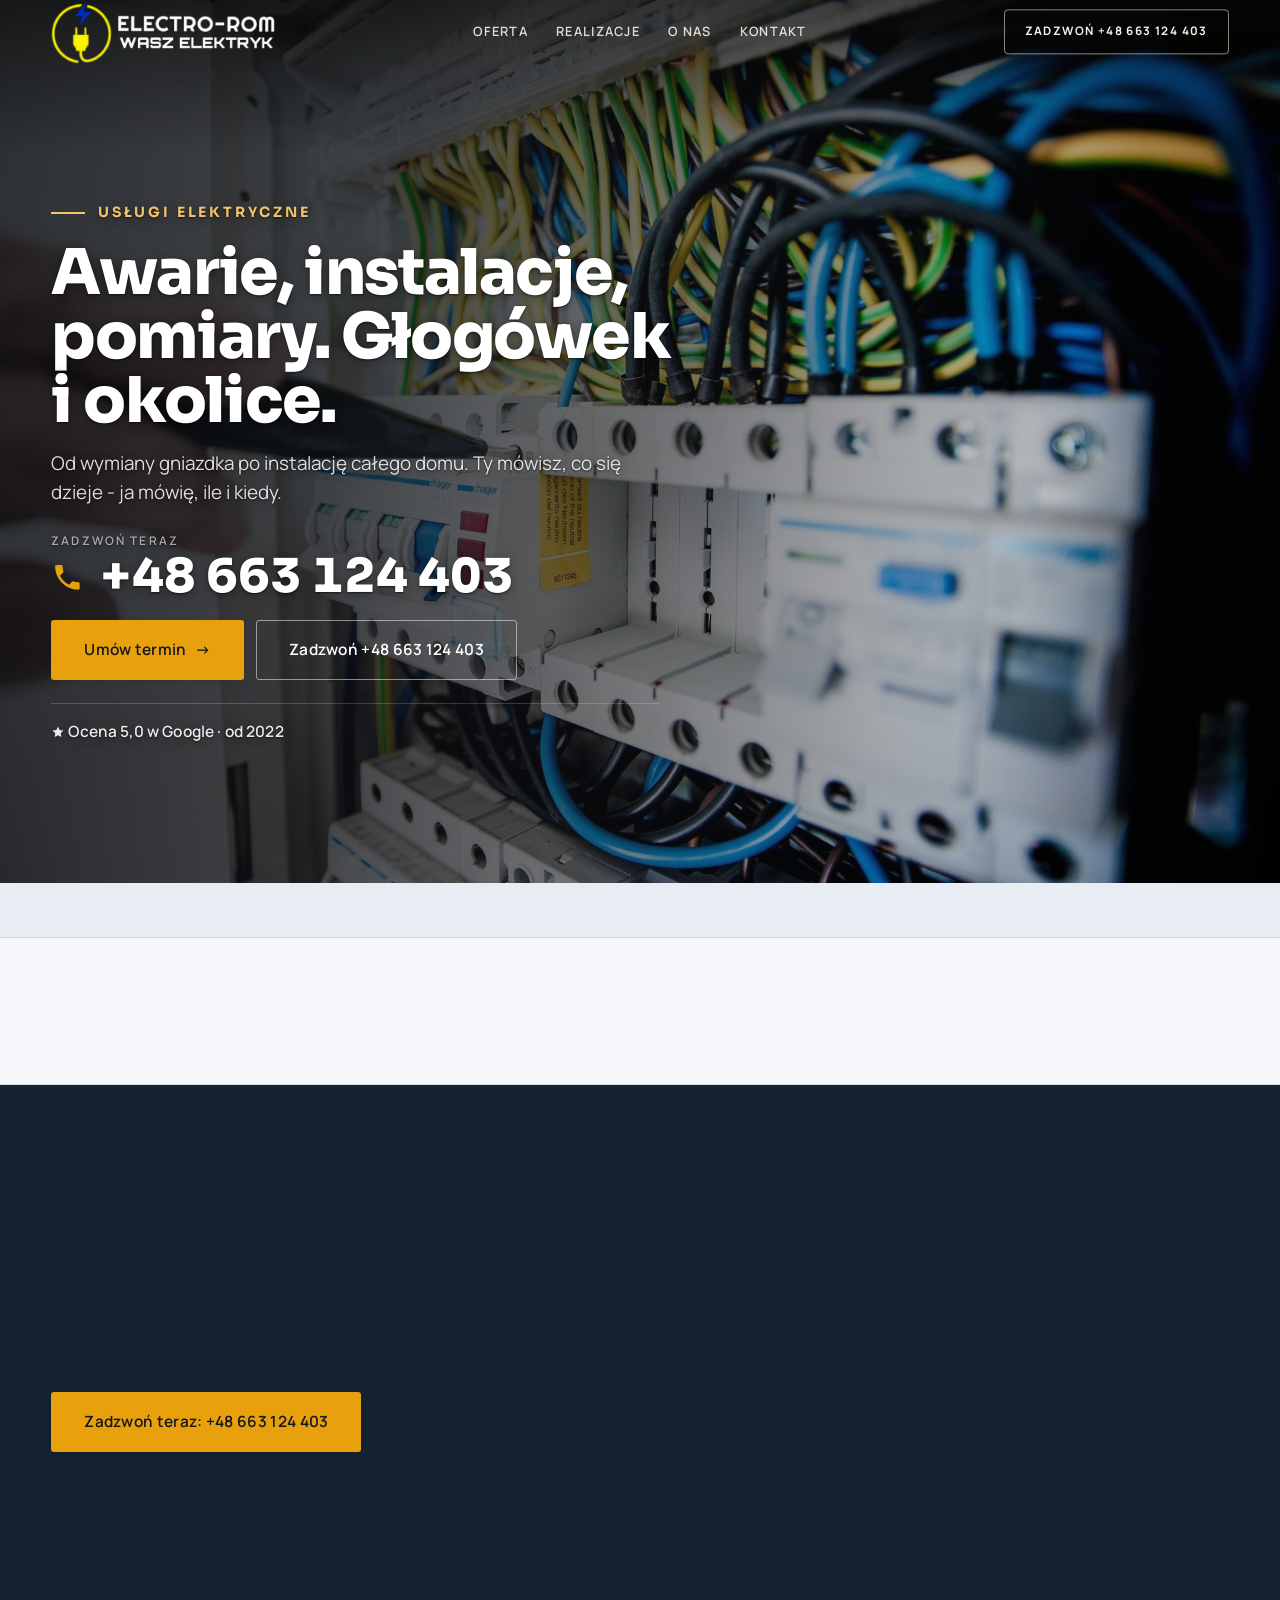
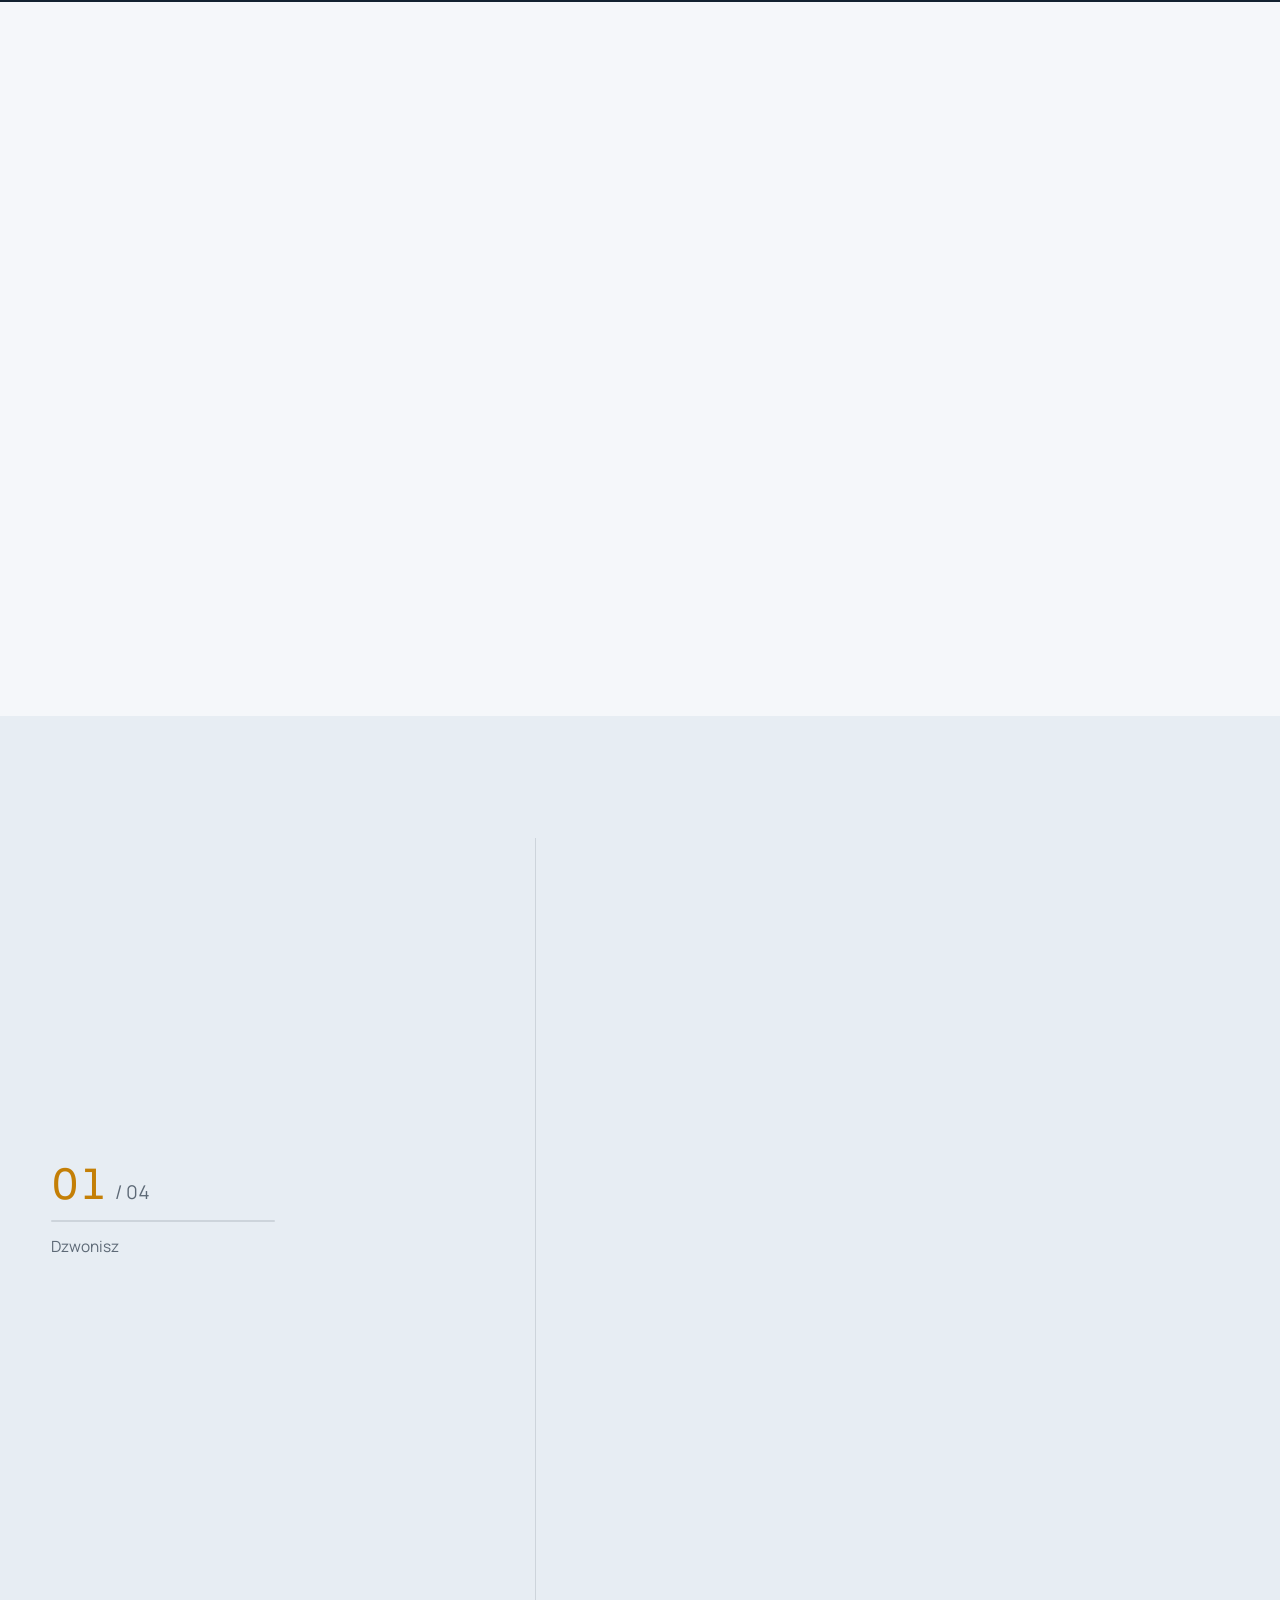
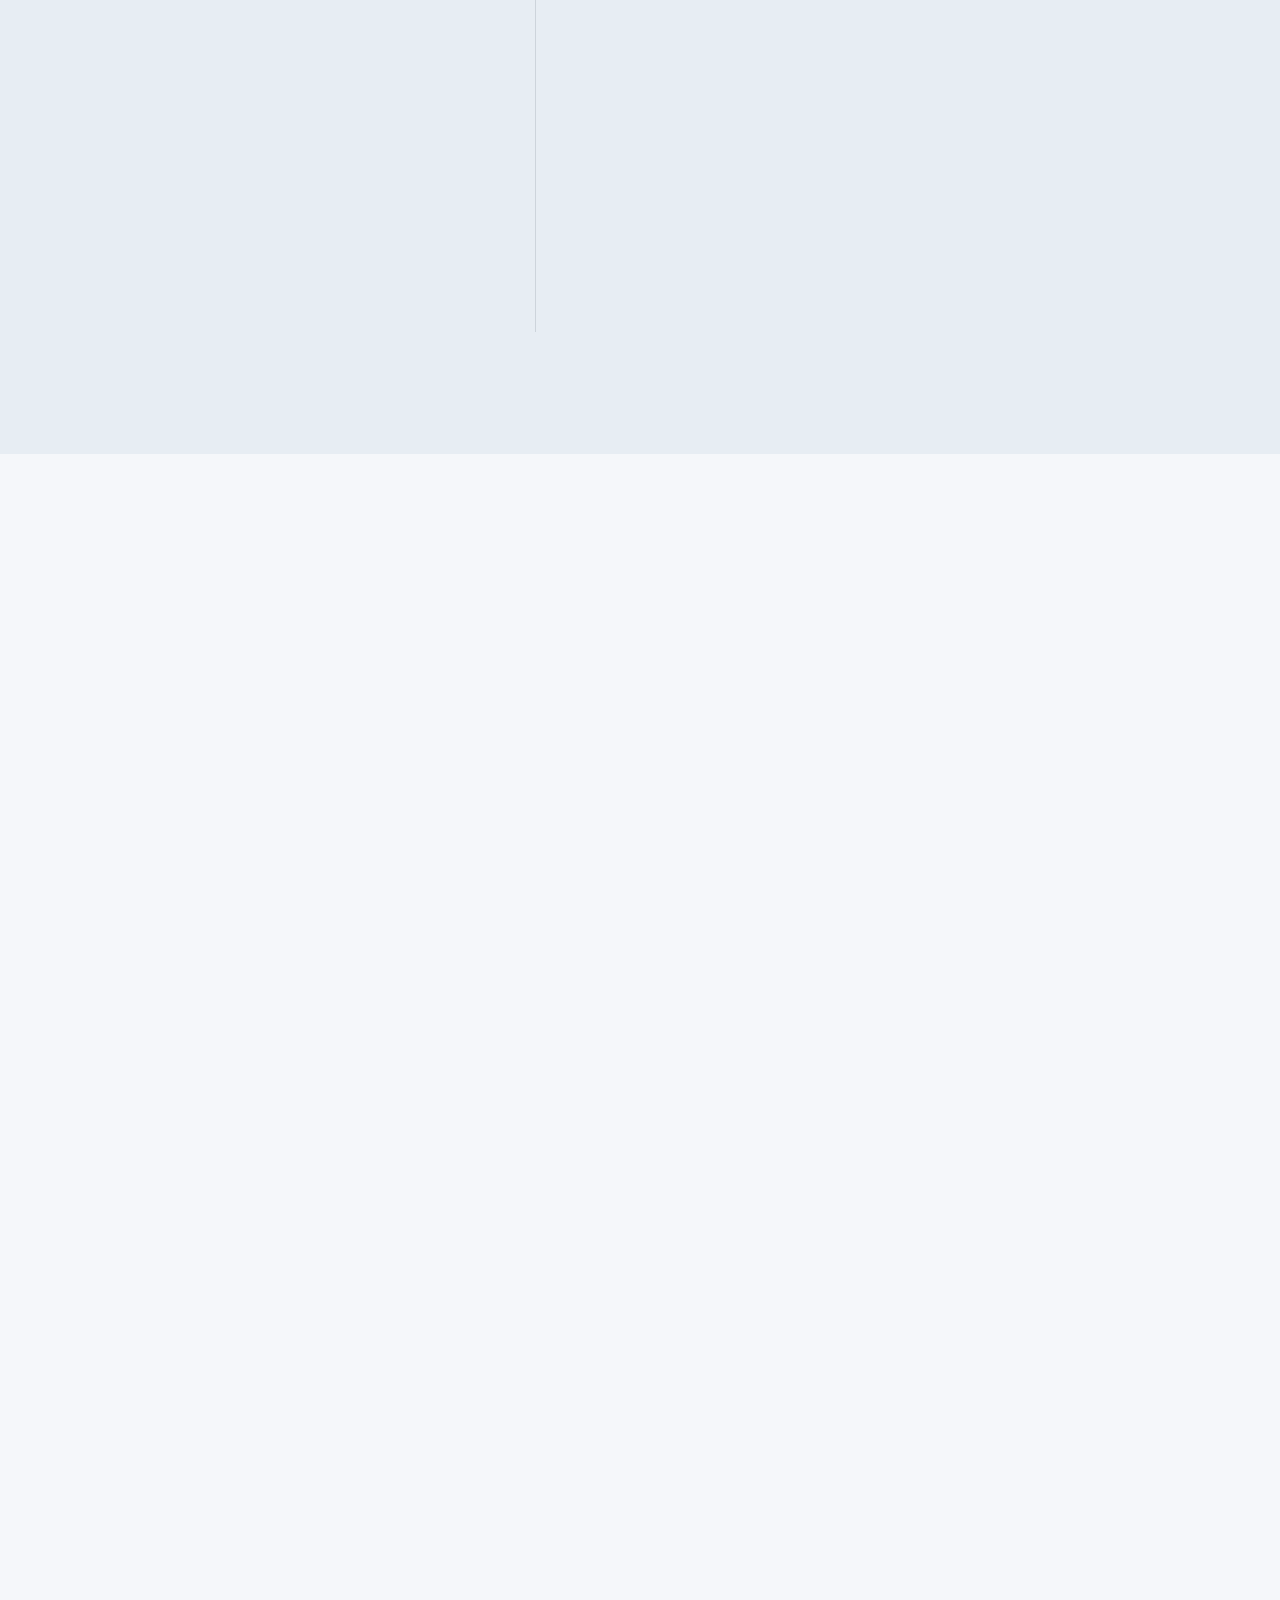
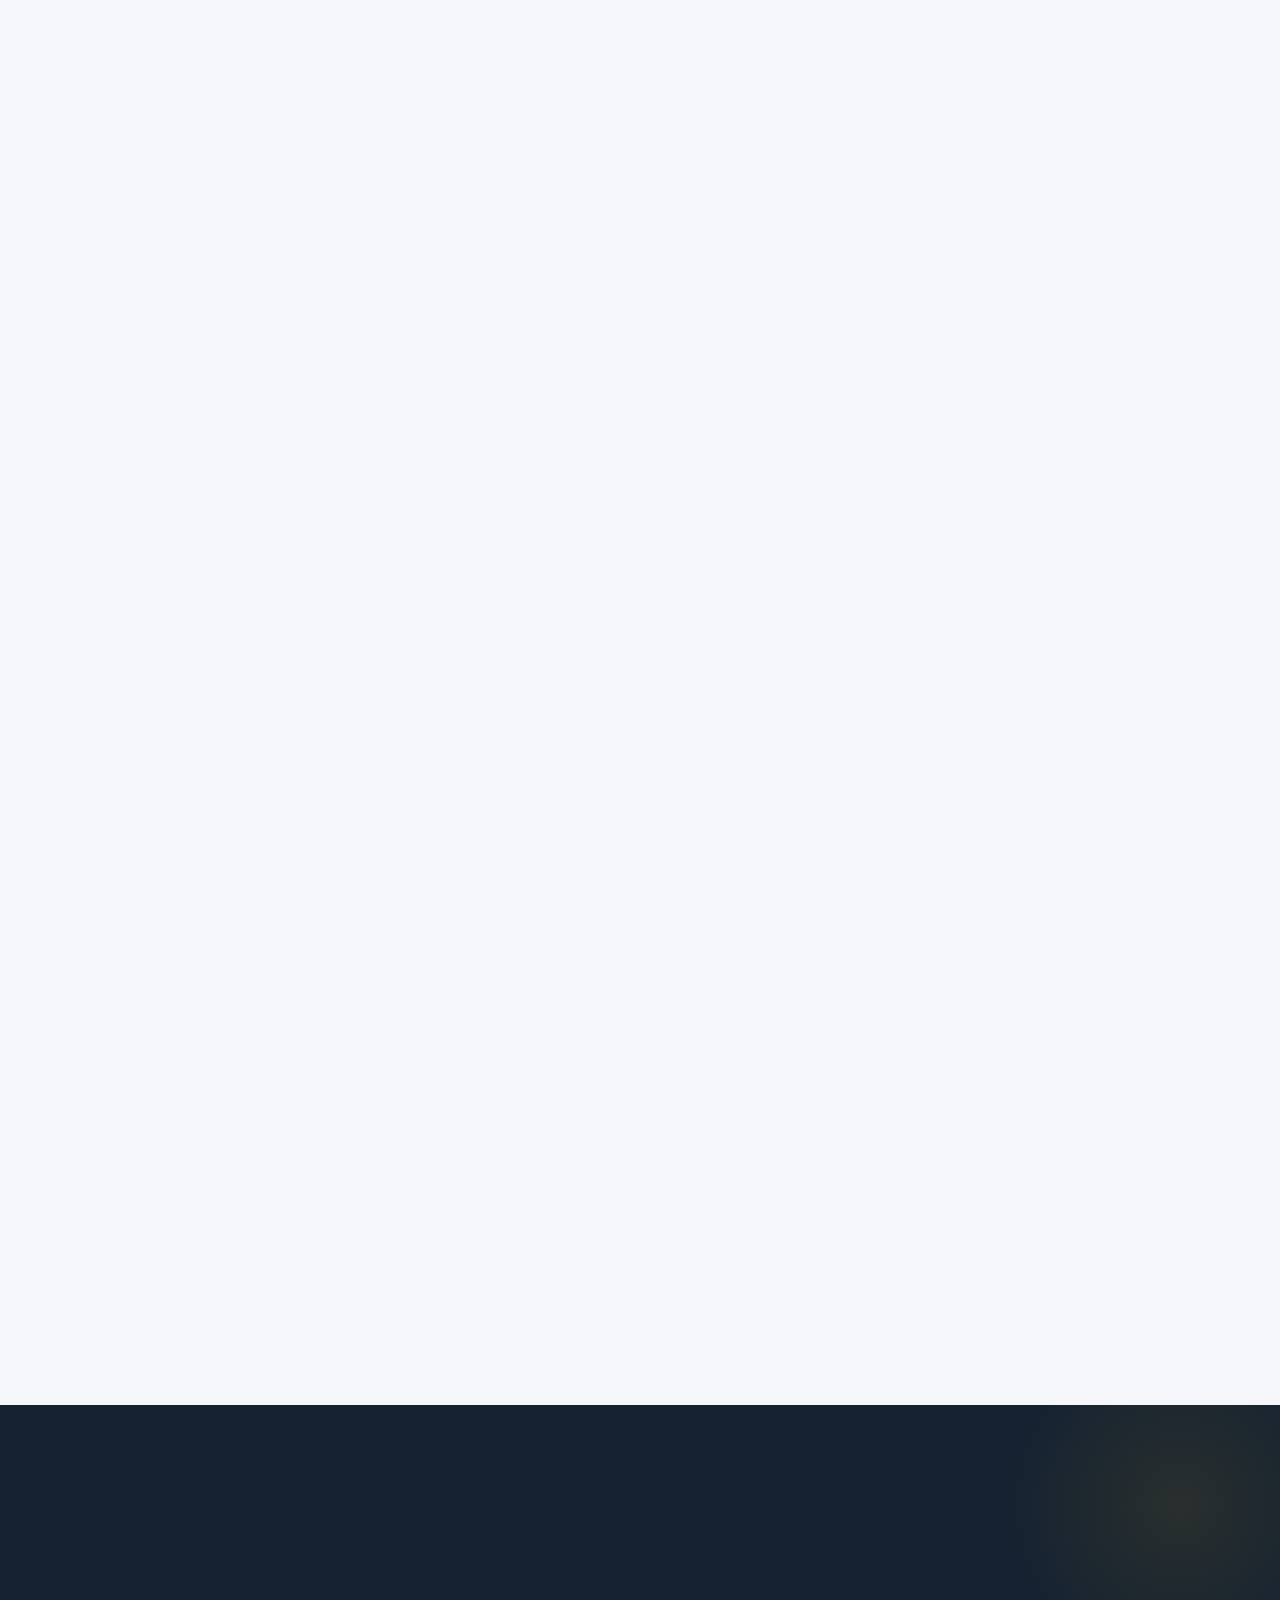
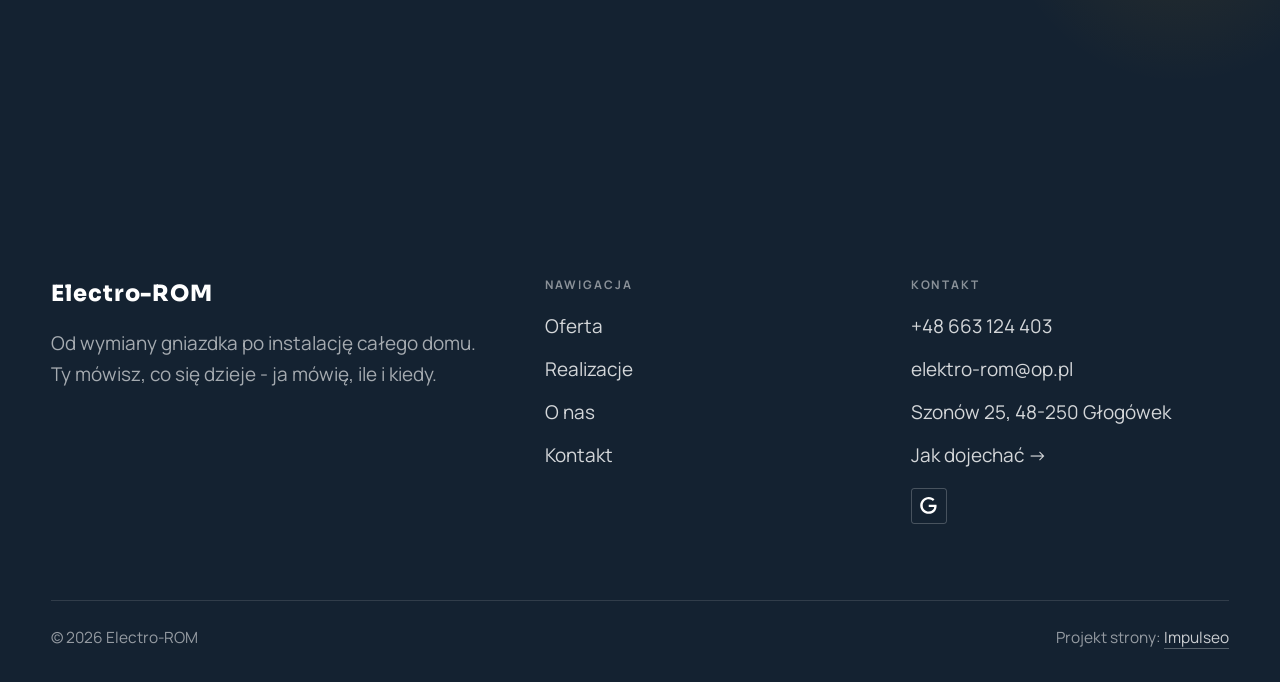
==== index.html @ 2391934e "Strona demo: elektro-rom" ====
<!DOCTYPE html>
<html lang="pl">
<head>
<meta charset="UTF-8">
<meta name="viewport" content="width=device-width, initial-scale=1.0">
<title>Electro-ROM - elektryk, awarie i instalacje</title>
<meta name="description" content="Elektryk w Głogówku z dojazdem. Awarie, nowe instalacje od podstaw i pomiary z protokołem. Uprawnienia E i D. Cenę znasz przed robotą. Zadzwoń: +48 663 124 403.">
<link rel="canonical" href="https://impulseo-pl.github.io/elektro-rom/">
<meta name="robots" content="noindex, nofollow">
<meta property="og:type" content="website">
<meta property="og:locale" content="pl_PL">
<meta property="og:site_name" content="Electro-ROM">
<meta property="og:title" content="Electro-ROM - elektryk, awarie i instalacje">
<meta property="og:description" content="Elektryk w Głogówku z dojazdem. Awarie, nowe instalacje od podstaw i pomiary z protokołem. Uprawnienia E i D. Cenę znasz przed robotą. Zadzwoń: +48 663 124 403.">
<meta property="og:url" content="https://impulseo-pl.github.io/elektro-rom/">
<meta property="og:image" content="https://impulseo-pl.github.io/elektro-rom/img/og.jpg">
<meta property="og:image:width" content="1200">
<meta property="og:image:height" content="630">
<meta name="twitter:card" content="summary_large_image">
<script type="application/ld+json">{"@context": "https://schema.org", "@type": "Electrician", "name": "Electro-ROM", "url": "https://impulseo-pl.github.io/elektro-rom/", "telephone": "+48663124403", "image": "https://impulseo-pl.github.io/elektro-rom/img/og.jpg", "areaServed": "Głogówek", "sameAs": ["https://www.google.com/maps?cid=12505526160264738624"]}</script>
<link rel="preconnect" href="https://fonts.googleapis.com">
<link rel="preconnect" href="https://fonts.gstatic.com" crossorigin>
<link href="https://fonts.googleapis.com/css2?family=Sora:wght@600;700;800&family=Manrope:wght@400;500;600&display=swap" rel="stylesheet">
<link rel="stylesheet" href="assets/styles.css?v=295d6cc1">
</head>
<body>

<header class="nav">
  <div class="wrap nav-inner">
    <a class="brand brand-has-logo" href="index.html"><img class="brand-logo" src="img/logo.png" alt="Electro-ROM" width="2157" height="626" decoding="async"></a>
    <nav class="nav-links">
      <a href="oferta.html">Oferta</a>
      <a href="realizacje.html">Realizacje</a>
      <a href="o-nas.html">O nas</a>
      <a href="kontakt.html">Kontakt</a>
      <a href="tel:+48663124403" class="btn btn-accent">Zadzwoń +48 663 124 403</a>
    </nav>
    <button class="nav-toggle" aria-label="Menu"><span></span><span></span><span></span></button>
  </div>
</header>

<main>
<section class="hero-fach">
  <img class="hf-photo" src="img/hero.jpg" fetchpriority="high" data-rotate="img/g15.jpg|img/g14.jpg" alt="Electro-ROM" width="1880" height="1251">
  <div class="hf-panel">
    <div class="hf-inner">
      <span class="hf-kicker">Usługi elektryczne</span>
      <h1 class="hf-title">Awarie, instalacje, pomiary. Głogówek i okolice. <em></em></h1>
      <p class="hf-lead">Od wymiany gniazdka po instalację całego domu. Ty mówisz, co się dzieje - ja mówię, ile i kiedy.</p>
      <a class="hf-phone" href="tel:+48663124403"><span class="hf-phone-lab">Zadzwoń teraz</span><span class="hf-phone-num"><svg class="ico-tel" width="16" height="16" viewBox="0 0 24 24" fill="none" aria-hidden="true"><path d="M6.6 10.8a15.5 15.5 0 0 0 6.6 6.6l2.2-2.2a1 1 0 0 1 1-.24 11.4 11.4 0 0 0 3.6.58 1 1 0 0 1 1 1V20a1 1 0 0 1-1 1A17 17 0 0 1 3 4a1 1 0 0 1 1-1h3.5a1 1 0 0 1 1 1c0 1.25.2 2.46.58 3.6a1 1 0 0 1-.25 1l-2.23 2.2Z" fill="currentColor"/></svg> +48 663 124 403</span></a>
      <div class="hf-actions">
        <a href="kontakt.html" class="btn btn-accent">Umów termin <span class="arr">→</span></a>
        <a href="tel:+48663124403" class="btn btn-ghost hf-ghost">Zadzwoń +48 663 124 403</a>
      </div>
      <div class="hf-trust"><svg class="ico-star" width="14" height="14" viewBox="0 0 24 24" style="vertical-align:-2px" aria-hidden="true"><path d="M12 2.8l2.85 5.8 6.4.93-4.63 4.5 1.1 6.37L12 17.4l-5.72 3 1.1-6.37-4.63-4.5 6.4-.93L12 2.8Z" fill="currentColor"/></svg> Ocena 5,0 w Google · od 2022</div>
    </div>
  </div>
</section>
<section class="fach-promise">
  <div class="wrap">
    <ul class="fp-row reveal"><li>Uprawnienia E i D</li><li>Dojazd: Głogówek i okolice</li><li>Pomiary z protokołem</li></ul>
  </div>
</section>
<section class="opinie-mini" aria-label="Opinie klientów">
  <div class="wrap">
    <div class="om-row">
      <div class="om-item reveal"><blockquote>„Pan Roman wykazał się profesjonalizmem, punktualnością oraz dużą wiedzą w zakresie elektryki.”</blockquote><span class="om-autor">Studio Rynek13</span></div>
      <div class="om-item reveal"><blockquote>„Usługa przeniesienia gniazdek wykonana szybko i rzetelnie.”</blockquote><span class="om-autor">Kar Wal</span></div>
      <div class="om-item reveal"><blockquote>„Pełen profesjonalizm, dobry kontakt.”</blockquote><span class="om-autor">Katarzyna Rojek</span></div>
    </div>
  </div>
</section>
<section class="awaria">
  <div class="wrap">
      <div class="reveal">
        <h3>Awaria prądu? Dzwoń od razu.</h3>
        <p>Wybija bezpiecznik, iskrzy gniazdko albo zgasła połowa domu? Przez telefon powiem, co wyłączyć, żeby było bezpiecznie, i ustalimy najbliższy termin.</p>
      </div>
      <a class="btn btn-accent" href="tel:+48663124403">Zadzwoń teraz: +48 663 124 403</a>
  </div>
</section>
<section class="gateways-band">
  <div class="wrap">
    <div class="gateways">
      <a href="oferta.html" class="gateway reveal"><img src="img/g5.jpg" alt="Awarie i usterki" loading="lazy" width="1880" height="1253" decoding="async"><span class="g-ttl">Awarie i usterki</span></a>
      <a href="oferta.html" class="gateway reveal"><img src="img/g10.jpg" alt="Nowe instalacje od podstaw" loading="lazy" width="1880" height="1253" decoding="async"><span class="g-ttl">Nowe instalacje od podstaw</span></a>
      <a href="#pomiary" class="gateway reveal"><img src="img/g9.jpg" alt="Pomiary i protokoły" loading="lazy" width="1880" height="992" decoding="async"><span class="g-ttl">Pomiary i protokoły</span></a>
    </div>
  </div>
</section>
<section class="proces proces-os fachowcy">
  <div class="wrap proc-grid">
    <div class="proc-side">
      <div class="head reveal">
        <span class="eyebrow">Jak pracuję</span>
        <h2>Wiesz, na czym stoisz - na każdym etapie</h2>
        <p>Od pierwszego telefonu do odbioru roboty - krok po kroku.</p>
      </div>
      <div class="proc-count" aria-hidden="true"><span class="pc-cur">01</span><span class="pc-all">/ 04</span></div>
      <div class="proc-bar" aria-hidden="true"><i></i></div>
      <p class="proc-now" aria-hidden="true">Dzwonisz</p>
    </div>
    <ol class="proces-line">
      <li class="reveal"><span class="pno">01</span><h3>Dzwonisz</h3><p>Przy awarii mówię też, co wyłączyć od razu - zanim dojadę, ma być bezpiecznie.</p></li>
      <li class="reveal"><span class="pno">02</span><h3>Znasz cenę</h3><p>Zanim wyjmę narzędzia, wiesz, ile zapłacisz. Wyjdzie coś nowego w ścianie - najpierw rozmawiamy, potem robię.</p></li>
      <li class="reveal"><span class="pno">03</span><h3>Robota</h3><p>Zaczętej roboty nie zostawiam na „dokończę w przyszłym tygodniu”. Zaczęte kończę.</p></li>
      <li class="reveal"><span class="pno">04</span><h3>Odbiór i pomiary</h3><p>Na koniec mierzę i pokazuję wynik - dostajesz protokół i jasny rachunek.</p></li>
    </ol>
  </div>
</section>
<section>
  <div class="wrap">
    <div class="head reveal">
      <span class="eyebrow">Realizacje</span>
      <h2>Zdjęcia z realizacji</h2>
      <p>Z moich zleceń: przeniesione gniazda pod kuchenkę i okap, od bruzdy w ścianie po gotowe gniazdo, i przewody w suficie przed zabudową.</p>
    </div>
    <div class="gallery">
      <div class="tile t-third reveal"><img src="img/g1.jpg" alt="Electro-ROM" loading="lazy" width="1404" height="2698" decoding="async"></div>
      <div class="tile t-third reveal"><img src="img/g2.jpg" alt="Electro-ROM" loading="lazy" width="721" height="1280" decoding="async"></div>
      <div class="tile t-third reveal"><img src="img/g3.jpg" alt="Electro-ROM" loading="lazy" width="1600" height="2838" decoding="async"></div>
      <div class="tile t-third reveal"><img src="img/g4.jpg" alt="Electro-ROM" loading="lazy" width="1600" height="2838" decoding="async"></div>
      <div class="tile t-two3 reveal"><img src="img/g8.jpg" alt="Electro-ROM" loading="lazy" width="1880" height="1357" decoding="async"></div>
    </div>
    <div style="margin-top:var(--space-7)" class="reveal"><a href="realizacje.html" class="btn btn-accent">Pełna galeria <span class="arr">→</span></a></div>
  </div>
</section>
<section class="fach-uslugi">
  <div class="wrap">
    <div class="head reveal">
      <span class="eyebrow">Oferta</span>
      <h2>Z czym możesz zadzwonić</h2>
      <p>Czym zajmuję się na co dzień. Cenę podaję po rozmowie albo oględzinach, zanim zacznę.</p>
    </div>
    <ul class="fu-list">
      <li class="fu-row reveal"><div class="fu-name">Awarie i usterki</div><div class="fu-desc">Nagle zgasła połowa domu? Bezpiecznik wybija po włączeniu czajnika?</div><a class="fu-cta" href="oferta.html">Więcej <span class="arr">→</span></a></li>
      <li class="fu-row reveal"><div class="fu-name">Nowe instalacje od podstaw</div><div class="fu-desc">Budujesz dom albo robisz generalny remont? Rozprowadzam instalację od tablicy po ostatnie gniazdko.</div><a class="fu-cta" href="oferta.html">Więcej <span class="arr">→</span></a></li>
      <li class="fu-row reveal"><div class="fu-name">Pomiary i protokoły</div><div class="fu-desc">Pomiary z protokołem: odbiorowe do nowego domu, okresowe, po remoncie albo po zalaniu.</div><a class="fu-cta" href="#pomiary">Kiedy robić? <span class="arr">→</span></a></li>
      <li class="fu-row reveal"><div class="fu-name">Rozdzielnice i zabezpieczenia</div><div class="fu-desc">Dokładam różnicówki i ochronniki przepięciowe do starszych tablic.</div><a class="fu-cta" href="oferta.html">Więcej <span class="arr">→</span></a></li>
      <li class="fu-row reveal"><div class="fu-name">Gniazdka, osprzęt i płyty indukcyjne</div><div class="fu-desc">Za mało gniazdek? Dokładam punkty tam, gdzie ich brakuje, i podłączam płyty indukcyjne.</div><a class="fu-cta" href="oferta.html">Więcej <span class="arr">→</span></a></li>
      <li class="fu-row reveal"><div class="fu-name">Oświetlenie i LED</div><div class="fu-desc">Przerabiam stare oświetlenie na LED razem z zasilaczami i sterowaniem.</div><a class="fu-cta" href="oferta.html">Więcej <span class="arr">→</span></a></li>
    </ul>
    <div style="margin-top:var(--space-7)" class="reveal"><a href="oferta.html" class="btn btn-ghost">Pełna oferta <span class="arr">→</span></a></div>
  </div>
</section>
<section class="stopklatka" aria-hidden="true">
  <div class="stk-bg" style="background-image:url(img/g7.jpg)"></div>
</section>
<section class="pomiary" id="pomiary">
  <div class="wrap">
    <div class="pm-top">
      <div class="head reveal">
        <span class="eyebrow">Pomiary elektryczne</span>
        <h2>Pomiary instalacji: kiedy, po co i czemu nie odkładać</h2>
        <p>Instalacja może działać i jednocześnie się psuć. Światło się pali, gniazdko działa, a izolacja przewodów słabnie po cichu, rok po roku, bez żadnego sygnału. Pomiar pokazuje to, zanim coś się przegrzeje.</p>
      </div>
      <div class="pm-art reveal"><img src="img/g6.jpg" alt="Miernik do pomiarów instalacji elektrycznej" loading="lazy" width="1731" height="1300" decoding="async"></div>
    </div>
    <div class="pm-grid">
      <div class="pm-col reveal">
        <h3><span class="pm-q">Kiedy?</span></h3>
        <ul>
          <li>Co najmniej raz na 5 lat. Tyle daje Prawo budowlane na okresowe sprawdzenie instalacji elektrycznej w budynku.</li>
          <li>Po zrobieniu nowej instalacji, przed odbiorem domu.</li>
          <li>Po remoncie, dołożeniu obwodu, płyty indukcyjnej albo pompy ciepła.</li>
          <li>Przy zakupie domu lub mieszkania z rynku wtórnego.</li>
          <li>Po zalaniu, pożarze albo burzy z przepięciem.</li>
          <li>Gdy różnicówka wybija, gniazdko się grzeje albo czuć swąd przy tablicy.</li>
        </ul>
      </div>
      <div class="pm-col reveal">
        <h3><span class="pm-q">Po co?</span></h3>
        <ul>
          <li>Sprawdzam izolację przewodów, czyli czy prąd nie ucieka tam, gdzie nie powinien.</li>
          <li>Sprawdzam, czy przy usterce zabezpieczenie wyłączy prąd na czas i czy różnicówka zadziała, zanim porazi człowieka.</li>
          <li>Sprawdzam uziemienie i połączenia w rozdzielnicy.</li>
          <li>Dostajesz protokół z wynikami: do odbioru budynku, dla ubezpieczyciela, przy sprzedaży albo wynajmie.</li>
        </ul>
      </div>
      <div class="pm-col reveal">
        <h3><span class="pm-q">Czemu wcześniej niż później?</span></h3>
        <ul>
          <li>Izolacja i zaciski starzeją się bez objawów. Pierwszym sygnałem bywa dopiero stopione gniazdko.</li>
          <li>Usterka znaleziona pomiarem to zwykle jeden obwód do poprawy. Ta sama usterka po awarii to często kucie ścian i spalony sprzęt.</li>
          <li>Po szkodzie ubezpieczyciel może poprosić o aktualny protokół. Lepiej mieć go w szufladzie, niż szukać po fakcie.</li>
          <li>Wiesz, w jakim stanie jest instalacja, i poprawki planujesz na spokojnie, a nie w pośpiechu po awarii.</li>
        </ul>
      </div>
    </div>
    <div class="pm-foot reveal">
      <blockquote class="pm-quote">„Nawet 60-letnią instalację elektryczną w domu mojej babci Pan Roman doprowadził do stanu bezpiecznego użytkowania.”<span>A., opinia z Oferteo</span></blockquote>
      <div class="pm-cta">
        <p>Nie pamiętasz, kiedy ostatnio ktoś mierzył Twoją instalację? To dobry moment, żeby to sprawdzić.</p>
        <a class="btn btn-accent" href="tel:+48663124403">Zapytaj o pomiary: +48 663 124 403</a>
      </div>
    </div>
  </div>
</section>
<section class="opinie">
  <div class="wrap">
    <div class="head center reveal">
      <span class="eyebrow">Opinie</span>
      <h2>Co mówią klienci</h2>
    </div>
    <p class="op-meta reveal"><span class="g-badge"><svg class="gb-ico" viewBox="0 0 24 24" width="18" height="18" aria-hidden="true"><path fill="#4285F4" d="M22.56 12.25c0-.78-.07-1.53-.2-2.25H12v4.26h5.92c-.26 1.37-1.04 2.53-2.21 3.31v2.77h3.57c2.08-1.92 3.28-4.74 3.28-8.09z"/><path fill="#34A853" d="M12 23c2.97 0 5.46-.98 7.28-2.66l-3.57-2.77c-.98.66-2.23 1.06-3.71 1.06-2.86 0-5.29-1.93-6.16-4.53H2.18v2.84C3.99 20.53 7.7 23 12 23z"/><path fill="#FBBC05" d="M5.84 14.09c-.22-.66-.35-1.36-.35-2.09s.13-1.43.35-2.09V7.07H2.18C1.43 8.55 1 10.22 1 12s.43 3.45 1.18 4.93l2.85-2.22.81-.62z"/><path fill="#EA4335" d="M12 5.38c1.62 0 3.06.56 4.21 1.64l3.15-3.15C17.45 2.09 14.97 1 12 1 7.7 1 3.99 3.47 2.18 7.07l3.66 2.84c.87-2.6 3.3-4.53 6.16-4.53z"/></svg><b class="gb-ocena">5,0</b><svg class="gb-stars" viewBox="0 0 90 18" width="74" height="14.8" aria-hidden="true"><g fill="currentColor" opacity=".26"><path transform="translate(0,0)" d="M9 1.6l2.2 4.46 4.92.72-3.56 3.47.84 4.9L9 12.74l-4.4 2.31.84-4.9L1.88 6.68l4.92-.72L9 1.6Z"/><path transform="translate(18,0)" d="M9 1.6l2.2 4.46 4.92.72-3.56 3.47.84 4.9L9 12.74l-4.4 2.31.84-4.9L1.88 6.68l4.92-.72L9 1.6Z"/><path transform="translate(36,0)" d="M9 1.6l2.2 4.46 4.92.72-3.56 3.47.84 4.9L9 12.74l-4.4 2.31.84-4.9L1.88 6.68l4.92-.72L9 1.6Z"/><path transform="translate(54,0)" d="M9 1.6l2.2 4.46 4.92.72-3.56 3.47.84 4.9L9 12.74l-4.4 2.31.84-4.9L1.88 6.68l4.92-.72L9 1.6Z"/><path transform="translate(72,0)" d="M9 1.6l2.2 4.46 4.92.72-3.56 3.47.84 4.9L9 12.74l-4.4 2.31.84-4.9L1.88 6.68l4.92-.72L9 1.6Z"/></g><clipPath id="gs1000"><rect x="0" y="0" width="90.0" height="18"/></clipPath><g fill="#FBBC04" clip-path="url(#gs1000)"><path transform="translate(0,0)" d="M9 1.6l2.2 4.46 4.92.72-3.56 3.47.84 4.9L9 12.74l-4.4 2.31.84-4.9L1.88 6.68l4.92-.72L9 1.6Z"/><path transform="translate(18,0)" d="M9 1.6l2.2 4.46 4.92.72-3.56 3.47.84 4.9L9 12.74l-4.4 2.31.84-4.9L1.88 6.68l4.92-.72L9 1.6Z"/><path transform="translate(36,0)" d="M9 1.6l2.2 4.46 4.92.72-3.56 3.47.84 4.9L9 12.74l-4.4 2.31.84-4.9L1.88 6.68l4.92-.72L9 1.6Z"/><path transform="translate(54,0)" d="M9 1.6l2.2 4.46 4.92.72-3.56 3.47.84 4.9L9 12.74l-4.4 2.31.84-4.9L1.88 6.68l4.92-.72L9 1.6Z"/><path transform="translate(72,0)" d="M9 1.6l2.2 4.46 4.92.72-3.56 3.47.84 4.9L9 12.74l-4.4 2.31.84-4.9L1.88 6.68l4.92-.72L9 1.6Z"/></g></svg><span class="gb-txt">w Google</span></span></p>
    <p class="op-meta reveal"><a class="op-google" href="https://www.google.com/maps?cid=12505526160264738624" target="_blank" rel="noopener"><svg class="op-g-ico" viewBox="0 0 24 24" width="17" height="17" aria-hidden="true"><path fill="#4285F4" d="M22.56 12.25c0-.78-.07-1.53-.2-2.25H12v4.26h5.92c-.26 1.37-1.04 2.53-2.21 3.31v2.77h3.57c2.08-1.92 3.28-4.74 3.28-8.09z"/><path fill="#34A853" d="M12 23c2.97 0 5.46-.98 7.28-2.66l-3.57-2.77c-.98.66-2.23 1.06-3.71 1.06-2.86 0-5.29-1.93-6.16-4.53H2.18v2.84C3.99 20.53 7.7 23 12 23z"/><path fill="#FBBC05" d="M5.84 14.09c-.22-.66-.35-1.36-.35-2.09s.13-1.43.35-2.09V7.07H2.18C1.43 8.55 1 10.22 1 12s.43 3.45 1.18 4.93l2.85-2.22.81-.62z"/><path fill="#EA4335" d="M12 5.38c1.62 0 3.06.56 4.21 1.64l3.15-3.15C17.45 2.09 14.97 1 12 1 7.7 1 3.99 3.47 2.18 7.07l3.66 2.84c.87-2.6 3.3-4.53 6.16-4.53z"/></svg><span>Zobacz opinie w Google</span><span class="arr">→</span></a></p>
    <div class="opinie-grid">
      <figure class="op-card reveal"><span class="op-star"><svg class="ico-star" width="14" height="14" viewBox="0 0 24 24" style="vertical-align:-2px" aria-hidden="true"><path d="M12 2.8l2.85 5.8 6.4.93-4.63 4.5 1.1 6.37L12 17.4l-5.72 3 1.1-6.37-4.63-4.5 6.4-.93L12 2.8Z" fill="currentColor"/></svg><svg class="ico-star" width="14" height="14" viewBox="0 0 24 24" style="vertical-align:-2px" aria-hidden="true"><path d="M12 2.8l2.85 5.8 6.4.93-4.63 4.5 1.1 6.37L12 17.4l-5.72 3 1.1-6.37-4.63-4.5 6.4-.93L12 2.8Z" fill="currentColor"/></svg><svg class="ico-star" width="14" height="14" viewBox="0 0 24 24" style="vertical-align:-2px" aria-hidden="true"><path d="M12 2.8l2.85 5.8 6.4.93-4.63 4.5 1.1 6.37L12 17.4l-5.72 3 1.1-6.37-4.63-4.5 6.4-.93L12 2.8Z" fill="currentColor"/></svg><svg class="ico-star" width="14" height="14" viewBox="0 0 24 24" style="vertical-align:-2px" aria-hidden="true"><path d="M12 2.8l2.85 5.8 6.4.93-4.63 4.5 1.1 6.37L12 17.4l-5.72 3 1.1-6.37-4.63-4.5 6.4-.93L12 2.8Z" fill="currentColor"/></svg><svg class="ico-star" width="14" height="14" viewBox="0 0 24 24" style="vertical-align:-2px" aria-hidden="true"><path d="M12 2.8l2.85 5.8 6.4.93-4.63 4.5 1.1 6.37L12 17.4l-5.72 3 1.1-6.37-4.63-4.5 6.4-.93L12 2.8Z" fill="currentColor"/></svg></span><blockquote>Niedawno skorzystaliśmy z usług Pana Romana. Jesteśmy niezwykle zadowoleni z wykonanej pracy. Pan Roman wykazał się profesjonalizmem, punktualnością oraz dużą wiedzą w zakresie elektryki.</blockquote><span class="op-autor">Studio Rynek13</span></figure>
      <figure class="op-card reveal"><span class="op-star"><svg class="ico-star" width="14" height="14" viewBox="0 0 24 24" style="vertical-align:-2px" aria-hidden="true"><path d="M12 2.8l2.85 5.8 6.4.93-4.63 4.5 1.1 6.37L12 17.4l-5.72 3 1.1-6.37-4.63-4.5 6.4-.93L12 2.8Z" fill="currentColor"/></svg><svg class="ico-star" width="14" height="14" viewBox="0 0 24 24" style="vertical-align:-2px" aria-hidden="true"><path d="M12 2.8l2.85 5.8 6.4.93-4.63 4.5 1.1 6.37L12 17.4l-5.72 3 1.1-6.37-4.63-4.5 6.4-.93L12 2.8Z" fill="currentColor"/></svg><svg class="ico-star" width="14" height="14" viewBox="0 0 24 24" style="vertical-align:-2px" aria-hidden="true"><path d="M12 2.8l2.85 5.8 6.4.93-4.63 4.5 1.1 6.37L12 17.4l-5.72 3 1.1-6.37-4.63-4.5 6.4-.93L12 2.8Z" fill="currentColor"/></svg><svg class="ico-star" width="14" height="14" viewBox="0 0 24 24" style="vertical-align:-2px" aria-hidden="true"><path d="M12 2.8l2.85 5.8 6.4.93-4.63 4.5 1.1 6.37L12 17.4l-5.72 3 1.1-6.37-4.63-4.5 6.4-.93L12 2.8Z" fill="currentColor"/></svg><svg class="ico-star" width="14" height="14" viewBox="0 0 24 24" style="vertical-align:-2px" aria-hidden="true"><path d="M12 2.8l2.85 5.8 6.4.93-4.63 4.5 1.1 6.37L12 17.4l-5.72 3 1.1-6.37-4.63-4.5 6.4-.93L12 2.8Z" fill="currentColor"/></svg></span><blockquote>Usługa przeniesienia gniazdek wykonana szybko i rzetelnie. Terminy nie odległe. Cena adekwatna do wykonanej pracy. Serdecznie polecam. Jeżeli najdzie potrzeba napewno skorzystam ponownie z usług Pana Romana</blockquote><span class="op-autor">Kar Wal</span></figure>
      <figure class="op-card reveal"><span class="op-star"><svg class="ico-star" width="14" height="14" viewBox="0 0 24 24" style="vertical-align:-2px" aria-hidden="true"><path d="M12 2.8l2.85 5.8 6.4.93-4.63 4.5 1.1 6.37L12 17.4l-5.72 3 1.1-6.37-4.63-4.5 6.4-.93L12 2.8Z" fill="currentColor"/></svg><svg class="ico-star" width="14" height="14" viewBox="0 0 24 24" style="vertical-align:-2px" aria-hidden="true"><path d="M12 2.8l2.85 5.8 6.4.93-4.63 4.5 1.1 6.37L12 17.4l-5.72 3 1.1-6.37-4.63-4.5 6.4-.93L12 2.8Z" fill="currentColor"/></svg><svg class="ico-star" width="14" height="14" viewBox="0 0 24 24" style="vertical-align:-2px" aria-hidden="true"><path d="M12 2.8l2.85 5.8 6.4.93-4.63 4.5 1.1 6.37L12 17.4l-5.72 3 1.1-6.37-4.63-4.5 6.4-.93L12 2.8Z" fill="currentColor"/></svg><svg class="ico-star" width="14" height="14" viewBox="0 0 24 24" style="vertical-align:-2px" aria-hidden="true"><path d="M12 2.8l2.85 5.8 6.4.93-4.63 4.5 1.1 6.37L12 17.4l-5.72 3 1.1-6.37-4.63-4.5 6.4-.93L12 2.8Z" fill="currentColor"/></svg><svg class="ico-star" width="14" height="14" viewBox="0 0 24 24" style="vertical-align:-2px" aria-hidden="true"><path d="M12 2.8l2.85 5.8 6.4.93-4.63 4.5 1.1 6.37L12 17.4l-5.72 3 1.1-6.37-4.63-4.5 6.4-.93L12 2.8Z" fill="currentColor"/></svg></span><blockquote>Mogę polecić Pana Romana choć jeszcze prace wciąż trwają z powodów technicznych nie zależnych od firmy pełen profesjonalizm, dobry kontakt przy następnym zleceniach przy elektryce wrócę napewno</blockquote><span class="op-autor">Katarzyna Rojek</span></figure>
    </div>
  </div>
</section>
<section class="odznaki">
  <div class="wrap">
    <ul class="odz-row">
      <li class="odz reveal"><img src="img/odznaka-1.png" alt="Orły Elektryki - laureat plebiscytu 2026" loading="lazy" decoding="async" width="188" height="125"></li>
      <li class="odz reveal"><img src="img/odznaka-2.png" alt="2026 laureat konkursu Orły Elektryki" loading="lazy" decoding="async" width="166" height="120"></li>
    </ul>
  </div>
</section>
<section class="obszar">
  <div class="wrap">
    <div class="head center reveal">
      <span class="eyebrow">Obszar działania</span>
      <h2>Dojeżdżam do Ciebie</h2>
    </div>
    <p class="obszar-txt reveal" style="text-align:center;max-width:60ch;margin:0 auto 1.4rem">Nie wiesz, czy dojadę do Ciebie? Zadzwoń i podaj adres. Jak nie dojeżdżam, powiem od razu i nie zajmę Ci dnia.</p>
    <ul class="obszar-list reveal"><li class="is-home">Głogówek</li><li>+ okolice</li></ul>
    <div class="obszar-mapa reveal" style="margin-top:var(--space-7)">
      <iframe title="Obszar działania - Głogówek i okolice" src="https://maps.google.com/maps?q=50.3046972%2C17.8398121&amp;z=11&amp;output=embed" loading="lazy" referrerpolicy="no-referrer-when-downgrade" style="width:100%;height:clamp(280px,38vh,420px);border:0;display:block;border-radius:var(--r-md)"></iframe>
    </div>
  </div>
</section>
<section class="faq-klinika">
  <div class="wrap">
    <div class="head center reveal">
      <span class="eyebrow">Częste pytania</span>
      <h2>Dobrze wiedzieć</h2>
    </div>
    <div class="faq-list">
      <details class="faq-item reveal"><summary>Ile to będzie kosztowało?</summary><p>Zależy, co się dzieje - dlatego wypytuję przez telefon i od razu podaję widełki. Ostateczną cenę ustalamy przy oględzinach, zanim zacznę.</p></details>
      <details class="faq-item reveal"><summary>Robisz instalację w nowym domu od zera?</summary><p>Tak. Ustalamy razem rozmieszczenie gniazd i punktów świetlnych, rozprowadzam przewody, składam rozdzielnicę, a na koniec robię pomiary z protokołem.</p></details>
      <details class="faq-item reveal"><summary>Jak szybko przyjedziesz?</summary><p>Brak prądu w całym domu to pilny wyjazd - przestawiam grafik. Dołożenie gniazdka spokojnie poczeka na umówiony termin.</p></details>
      <details class="faq-item reveal"><summary>Czy dostanę fakturę?</summary><p>Tak, na firmę albo na osobę prywatną. Dokument dostajesz od razu - razem z protokołem, jeśli robiłem pomiary.</p></details>
      <details class="faq-item reveal"><summary>Mam starą instalację. Muszę wymieniać wszystko?</summary><p>Aluminium w ścianach to jeszcze nie wyrok, ale ma swoje lata i lubi luzujące się zaciski. Mówię wprost, co wymienić od razu, a co można zaplanować - z cenami, żebyś mógł rozłożyć to w czasie.</p></details>
      <details class="faq-item reveal"><summary>Co, jeśli po naprawie coś dalej nie gra?</summary><p>Wracam i mierzę jeszcze raz. Jeśli to moja robota, poprawiam ją; jeśli wyszło coś nowego, mówię wprost, co i za ile.</p></details>
    </div>
  </div>
</section>
<section class="cta">
  <div class="wrap">
    <div class="reveal">
      <span class="eyebrow">Współpraca</span>
      <h2>Potrzebujesz elektryka?</h2>
      <p>Zadzwoń, umówimy termin oględzin. Cenę poznasz przed robotą, nie po niej.</p>
    </div>
    <div class="cta-actions reveal">
      <a href="kontakt.html" class="btn btn-light">Umów termin <span class="arr">→</span></a>
      <a href="tel:+48663124403" class="btn btn-ghost btn-ghost-cta">+48 663 124 403</a>
    </div>
  </div>
</section>
</main>

<footer>
  <div class="wrap">
    <div class="foot-grid">
      <div class="foot-brand">
        <div class="name">Electro-ROM</div>
        <p>Od wymiany gniazdka po instalację całego domu. Ty mówisz, co się dzieje - ja mówię, ile i kiedy.</p>
      </div>
      <div class="foot-col">
        <h4>Nawigacja</h4>
        <a href="oferta.html">Oferta</a>
        <a href="realizacje.html">Realizacje</a>
        <a href="o-nas.html">O nas</a>
        <a href="kontakt.html">Kontakt</a>
      </div>
      <div class="foot-col">
        <h4>Kontakt</h4>
        <a href="tel:+48663124403">+48 663 124 403</a>
        <a href="mailto:elektro-rom@op.pl">elektro-rom@op.pl</a>
        <p>Szonów 25, 48-250 Głogówek</p>
        <a href="https://www.google.com/maps?cid=12505526160264738624" target="_blank" rel="noopener">Jak dojechać →</a>
      <div class="foot-soc">
        <a class="soc" href="https://www.google.com/maps?cid=12505526160264738624" target="_blank" rel="noopener" aria-label="Google - Electro-ROM"><svg viewBox="0 0 24 24" aria-hidden="true" focusable="false"><path d="M12.48 10.92v3.28h7.84c-.24 1.84-.853 3.187-1.787 4.133-1.147 1.147-2.933 2.4-6.053 2.4-4.827 0-8.6-3.893-8.6-8.72s3.773-8.72 8.6-8.72c2.6 0 4.507 1.027 5.907 2.347l2.307-2.307C18.747 1.44 16.133 0 12.48 0 5.867 0 .307 5.387.307 12s5.56 12 12.173 12c3.573 0 6.267-1.173 8.373-3.36 2.16-2.16 2.84-5.213 2.84-7.667 0-.76-.053-1.467-.173-2.053H12.48z" fill="currentColor"/></svg></a>
      </div>
      </div>
    </div>
    <div class="foot-bot">
      <span>© 2026 Electro-ROM</span>
      <span>Projekt strony: <a class="foot-credit" href="https://impulseo.pl" target="_blank" rel="noopener">Impulseo</a></span>
    </div>
  </div>
</footer>
<div class="sticky-call"><a class="sc-call" href="tel:+48663124403"><svg class="ico-tel" width="16" height="16" viewBox="0 0 24 24" fill="none" aria-hidden="true"><path d="M6.6 10.8a15.5 15.5 0 0 0 6.6 6.6l2.2-2.2a1 1 0 0 1 1-.24 11.4 11.4 0 0 0 3.6.58 1 1 0 0 1 1 1V20a1 1 0 0 1-1 1A17 17 0 0 1 3 4a1 1 0 0 1 1-1h3.5a1 1 0 0 1 1 1c0 1.25.2 2.46.58 3.6a1 1 0 0 1-.25 1l-2.23 2.2Z" fill="currentColor"/></svg> Zadzwoń</a><a class="sc-quote" href="kontakt.html">Umów termin</a></div>
<div class="demo-wazne" data-do="2026-09-30" data-cykl="3" hidden><svg class="dw-ico" width="13" height="13" viewBox="0 0 24 24" fill="none" aria-hidden="true"><circle cx="12" cy="12" r="8.6" stroke="currentColor" stroke-width="1.8"/><path d="M12 7.2V12l3.3 2" stroke="currentColor" stroke-width="1.8" stroke-linecap="round"/></svg><span class="dw-txt"></span></div>

<script src="assets/main.js"></script>
</body>
</html>
---- assets/styles.css ----
/* ============================================================
   STOLBASZ — premium, architektoniczny B2B fit-out
   Jasna paleta, zero brązu. System wg premium-web-craft.
   Projekt strony: Impulseo (impulseo.pl)
   ============================================================ */

:root{
  /* PALETA — jasna, architektoniczna, chłodna */
  --paper:#f5f7fa;          /* główne tło */
  --paper-2:#e7edf3;        /* sekcje alternatywne (chłodny jasny szary) */
  --paper-3:#e7edf3;        /* delikatne wypełnienia */
  --ink:#142231;            /* tekst główny — chłodny grafit */
  --ink-soft:#2c3e52;       /* nagłówki drugorzędne */
  --muted:#697785;          /* tekst poboczny */
  --line:rgba(20,34,49,.12);/* hairline */
  --accent:#e8a00c;         /* stonowany petrol-slate — jedyny akcent */
  --accent-d:#c47f06;
  --accent-soft:rgba(232,160,12,.10);
  --dark:#142231;           /* sekcje ciemne (stopka/CTA) */

  /* HOVER ZDJĘĆ — JEDEN standard dla całego silnika (decyzja K. 04.08.2026, artefakt z wariantami).
     AKTUALNE (K.+Szymon 09.08.2026, wybór z artefaktu 6 wariantów): zoom 1.05 przy 1.4s -
     przy tak długim czasie mocniejszy kadr NIE skacze, tylko „oddycha". Poprzedni standard
     (1.02 / .55s z 04.08) odbierany jako dynamiczny i szybki.
     Spoczynek lekko przygaszony, ale TYLKO tam, gdzie jest mysz (@media hover:hover) —
     na telefonie zdjęcia zostają w pełnej jasności. */
  --img-zoom:1.05;                   /* K.+Szymon 09.08: wariant F z artefaktu porównawczego */
  --img-rest:brightness(.95) saturate(.99);
  --img-hot:brightness(1.06) saturate(1.05);
  --img-dur:1.4s;                    /* K.+Szymon 09.08 (wariant F): powoli = elegancko */
  --img-ease:cubic-bezier(.16,.84,.44,1);  /* miękki ogon, efekt „oddychania" */

  /* ODSTĘPY — skala 4/8 */
  --space-1:4px; --space-2:8px; --space-3:12px; --space-4:16px; --space-5:24px;
  --space-6:32px; --space-7:48px; --space-8:64px; --space-9:96px; --space-10:128px;

  /* TYPOGRAFIA — fluid clamp() (skala podbita 16.07.2026: większe, czytelniejsze litery — uwaga Adama) */
  --text-sm:clamp(.9rem,.87rem + .12vw,1rem);
  --text-base:clamp(1.08rem,1.04rem + .18vw,1.2rem);
  --text-lg:clamp(1.24rem,1.15rem + .34vw,1.44rem);
  --text-h3:clamp(1.34rem,1.22rem + .55vw,1.66rem);
  --text-h2:clamp(2.1rem,1.66rem + 2.1vw,3.1rem);
  --text-h1:clamp(2.9rem,2.1rem + 4vw,5.1rem);

  /* PROMIENIE — architektoniczne, raczej ostre */
  --r-sm:3px; --r-md:6px; --r-lg:10px;

  /* RUCH */
  --ease:cubic-bezier(.25,.46,.45,.94); --dur:.24s;

  /* CIENIE — miękkie, warstwowe */
  --sh-sm:0 1px 2px rgba(16,24,32,.04), 0 2px 8px rgba(16,24,32,.05);
  --sh-md:0 2px 6px rgba(16,24,32,.05), 0 12px 28px -8px rgba(16,24,32,.12);
  --sh-lg:0 6px 14px rgba(16,24,32,.07), 0 26px 56px -18px rgba(16,24,32,.22);

  --hairline:1px solid var(--line);

  --font-display:'Sora','Manrope',sans-serif;
  --font-body:'Manrope',sans-serif;
}

*{box-sizing:border-box;margin:0;padding:0}
html{scroll-behavior:smooth}
body{
  font-family:var(--font-body);
  font-size:var(--text-base);
  line-height:1.65;
  color:var(--ink);
  background:var(--paper);
  -webkit-font-smoothing:antialiased;
  text-rendering:optimizeLegibility;
}
img{max-width:100%;height:auto;display:block}  /* height:auto = width/height z atrybutów trzyma proporcje (TOP#12) */
a{color:inherit;text-decoration:none}

.wrap{width:min(92%,1180px);margin-inline:auto}
section{padding-block:clamp(52px,6.5vw,96px)}

h1,h2,h3{font-family:var(--font-display);font-weight:700;line-height:1.08;letter-spacing:-.02em;color:var(--ink)}
h1{font-size:var(--text-h1);letter-spacing:-.035em}
h2{font-size:var(--text-h2);letter-spacing:-.025em}
h3{font-size:var(--text-h3)}
/* MIARA — długość wiersza. WCAG 2.2 SC 1.4.8: max 80 znaków; Butterick: 45–90.
   68ch daje realnie 72–78 znaków polskiego tekstu, czyli z zapasem pod granicą.
   Wcześniej limit miał TYLKO <p> — <li>, <blockquote> i <dd> nie miały żadnego,
   i to jedyny powód, dla którego 23 bloki na dwóch oddanych stronach jadą po
   83–106 znaków w wierszu (pomiar 07.08.2026, bramka `miara`).
   ⚠️ Listy i definicje ograniczamy TYLKO bez klasy: `ul`/`ol` z klasą to u nas
   układ (siatki kafli, menu), a nie tekst ciągły — tam miarę wyznacza układ. */
/* 60ch, nie 68ch (K. 10.08): po zmianie fontów na węższe kroje (DM Sans i spółka)
   w 68ch mieściło się ~90 znaków - bramka pikselowa słusznie zgłaszała przekroczenie
   granicy 80. Pomiar na żywej przeglądarce: 60ch = 90 znaków, 53ch = ~78 znaków, czyli normę WCAG 1.4.8. */
:root{ --miara:53ch }
p{max-width:min(100%,var(--miara))}
blockquote,
ul:not([class])>li, ol:not([class])>li,
dl:not([class])>dd{max-width:min(100%,var(--miara))}

/* ⚠️ Świadomie BEZ wyjątku `.tile p,.card p,.svc p{max-width:none}`, choć nasuwa się sam:
   te akapity BYŁY już ograniczone (stare `p{max-width:65ch}`), więc „wyjątek" nie odblokowałby
   niczego nowego — tylko ROZLUŹNIŁ stan sprzed zmiany na wszystkich demach naraz.
   `figcaption` żadna z reguł wyżej nie dotyczy, więc też nie potrzebuje zwolnienia. */

/* ŁAMANIE. `balance` wyrównuje długości wierszy w nagłówku, `pretty` pilnuje ostatniego
   wiersza akapitu, żeby nie został w nim jeden wyraz. Obsługiwane od Chrome 117 /
   Safari 17.5; starsze przeglądarki po prostu ignorują tę własność.
   `text-wrap:pretty` nie występowało dotąd ANI RAZ w silniku ani w repo klientów. */
h1,h2,h3,.lead,.lede{text-wrap:balance}
p,li,blockquote,dd{text-wrap:pretty}

.eyebrow{
  font-family:var(--font-body);
  font-size:var(--text-sm);
  font-weight:600;
  letter-spacing:.18em;
  text-transform:uppercase;
  color:var(--accent);
  display:inline-flex;align-items:center;gap:var(--space-3);
}
/* flex:none + margin-top = kreska trzyma się PIERWSZEJ linii. Wcześniej align-items:center
   centrowało ją względem całego bloku i przy zawinięciu (długi kicker typu
   „…WNĘTRZ · LESZNO · OD 2019") druga linia lądowała z brzydkim wcięciem. */
.eyebrow{align-items:flex-start}
.eyebrow>*,.eyebrow{text-wrap:balance}   /* dlugi kicker lamal sie na sierote typu samo „2019" w drugiej linii */
.eyebrow::before{content:"";width:28px;height:1px;background:var(--accent);display:inline-block;flex:none;margin-top:.62em}

.muted{color:var(--muted)}
.lead{font-size:var(--text-lg);line-height:1.55;color:var(--ink-soft);max-width:50ch}

/* ---------- BUTTONS ---------- */
.btn{
  display:inline-flex;align-items:center;gap:var(--space-2);
  font-weight:600;font-size:var(--text-sm);letter-spacing:.02em;
  padding:var(--space-4) var(--space-6);
  border-radius:var(--r-sm);
  transition:transform var(--dur) var(--ease),box-shadow var(--dur) var(--ease),background var(--dur) var(--ease);
  cursor:pointer;border:1px solid transparent;
}
.btn-accent{background:var(--accent);color:#fff;box-shadow:var(--sh-sm)}
.btn-accent:hover{background:var(--accent-d);transform:translateY(-2px);box-shadow:var(--sh-md)}
.btn-accent:active{transform:translateY(0);box-shadow:var(--sh-sm)}
.btn-ghost{background:transparent;color:var(--ink);border-color:var(--line)}
.btn-ghost:hover{border-color:var(--accent);color:var(--accent);transform:translateY(-2px)}
.btn-light{background:#fff;color:var(--ink);box-shadow:var(--sh-sm)}
.btn-light:hover{transform:translateY(-2px);box-shadow:var(--sh-md)}
.btn .arr{transition:transform var(--dur) var(--ease)}
.btn:hover .arr{transform:translateX(4px)}

/* ---------- NAV ---------- */
.nav{
  position:sticky;top:0;z-index:50;
  background:color-mix(in srgb,var(--paper) 88%,transparent);
  backdrop-filter:saturate(140%) blur(10px);
  border-bottom:var(--hairline);
}
.nav-inner{display:flex;align-items:center;justify-content:space-between;gap:var(--space-5);height:72px}
/* ANTY-NACHODZENIE (K. 05.08.2026): długa nazwa firmy + przycisk z pełnym numerem nie mieściły się w pasku
   i flex ściskał linki PONIŻEJ ich treści - "Kontakt" wchodził na ramkę "Zadzwoń +48 ...". Teraz ustępuje
   nazwa marki (skrót wielokropkiem), a menu i przycisk nigdy się nie kurczą ani nie zachodzą na siebie. */
.brand{display:flex;flex-direction:column;line-height:1;min-width:0;flex:0 1 auto}
.brand .name{font-family:var(--font-display);font-weight:800;font-size:1.35rem;letter-spacing:.04em;white-space:nowrap;overflow:hidden;text-overflow:ellipsis}
.brand .sub{font-size:.62rem;letter-spacing:.34em;text-transform:uppercase;color:var(--muted);margin-top:5px;white-space:nowrap;overflow:hidden;text-overflow:ellipsis}
.nav-links{display:flex;align-items:center;gap:var(--space-6);flex:0 0 auto}
.nav-links a{font-size:var(--text-sm);font-weight:500;color:var(--ink-soft);position:relative;padding-block:4px;white-space:nowrap;transition:color var(--dur) var(--ease)}
.nav-links a::after{content:"";position:absolute;left:0;bottom:0;width:0;height:1.5px;background:var(--accent);transition:width var(--dur) var(--ease)}
.nav-links a:hover,.nav-links a.active{color:var(--ink)}
.nav-links a:hover::after,.nav-links a.active::after{width:100%}
.nav-links .btn{padding:var(--space-2) var(--space-5)}
/* przyciski w nav: właściwy kolor (przebij .nav-links a) + bez podkreślenia */
.nav-links a.btn-accent{color:#fff}
.nav-links a.btn-ghost,.nav-links a.btn-light{color:var(--ink)}
/* CTA w pasku: NIE podkreślenie spod linków menu, ale ten sam przelatujący błysk,
   co na wszystkich innych przyciskach (zgłoszenie K. 13.08.2026 - „na hero jest efekt
   światła przechodzącego przez przycisk, na navbarze go nie ma, a mają być identyczne").
   Reguła `.nav-links a::after` jest silniejsza od `.btn::after`, więc trzeba jej
   geometrię wyzerować i wpisać połysk z nazwy - samo `display:none` gasiło efekt. */
.nav-links a.btn::after{
  display:block;content:"";position:absolute;inset:0;z-index:-1;pointer-events:none;
  width:auto;height:auto;border-radius:inherit;   /* kasuje geometrię podkreślenia (width:0;height:1.5px) */
  background:linear-gradient(100deg,transparent 32%,rgba(255,255,255,.20) 50%,transparent 68%);
  translate:-120% 0}
@media (prefers-reduced-motion:no-preference){
  .nav-links a.btn:hover::after{translate:120% 0;transition:translate .75s var(--mt-ease,cubic-bezier(.16,.84,.44,1))}
}
.nav-toggle{display:none;background:none;border:none;cursor:pointer;flex-direction:column;gap:5px;padding:8px}
.nav-toggle span{width:24px;height:2px;background:var(--ink);transition:var(--dur)}
/* Ciasny zakres MIĘDZY menu mobilnym a pełnym pulpitem: zbijamy odstępy i nazwę marki,
   żeby wszystko zmieściło się naturalnie, zanim w ogóle dojdzie do skracania wielokropkiem. */
@media(max-width:1280px) and (min-width:921px){
  .nav-links{gap:var(--space-4)}
  .nav-links .btn{padding:var(--space-2) var(--space-4)}
  .brand .name{font-size:1.15rem}
}

/* ---------- HERO (split) ---------- */
.hero{position:relative;overflow:hidden;border-bottom:var(--hairline)}
.hero-grid{display:grid;grid-template-columns:1.05fr .95fr;gap:clamp(24px,4vw,60px);align-items:center;
  padding-block:clamp(36px,4.5vw,64px)}
.hero-copy .eyebrow{margin-bottom:var(--space-5)}
.hero-copy h1{margin-bottom:var(--space-5)}
.hero-copy .lead{margin-bottom:var(--space-7)}
.hero-actions{display:flex;flex-wrap:wrap;gap:var(--space-4)}
.hero-art{position:relative;aspect-ratio:4/3;border-radius:var(--r-lg);overflow:hidden;box-shadow:var(--sh-lg)}
.hero-art img{width:100%;height:100%;object-fit:cover}
.hero-art::after{content:"";position:absolute;inset:0;background:linear-gradient(180deg,transparent 55%,rgba(18,24,28,.28))}
.hero-badge{position:absolute;left:var(--space-5);bottom:var(--space-5);z-index:2;
  background:rgba(252,252,251,.94);backdrop-filter:blur(4px);
  border-radius:var(--r-md);padding:var(--space-4) var(--space-5);box-shadow:var(--sh-md);max-width:78%}
.hero-badge strong{display:block;font-family:var(--font-display);font-size:1rem;letter-spacing:-.01em}
.hero-badge span{font-size:var(--text-sm);color:var(--muted)}

/* ---------- HERO duży / kinowy (strona główna) ---------- */
.hero-cine{position:relative;min-height:clamp(560px,82vh,840px);min-height:clamp(560px,82svh,840px);display:flex;align-items:center;overflow:hidden;border-bottom:var(--hairline)}
.hero-cine>img{position:absolute;inset:0;width:100%;height:100%;object-fit:cover;z-index:0}
.hero-cine::after{content:"";position:absolute;inset:0;z-index:1;
  background:linear-gradient(95deg,rgba(13,18,23,.86) 0%,rgba(13,18,23,.64) 32%,rgba(13,18,23,.24) 62%,rgba(13,18,23,.04) 100%)}
.hero-cine .wrap{position:relative;z-index:2;padding-block:var(--space-8)}
.hero-cine .hero-copy{max-width:660px}
.hero-cine .eyebrow{color:#fff;margin-bottom:var(--space-5)}
.hero-cine .eyebrow::before{background:#fff}
.hero-cine h1{color:#fff;margin-bottom:var(--space-5);font-size:clamp(2.9rem,2rem + 4.4vw,5.2rem);text-wrap:balance}
.hero-cine .lead{color:rgba(255,255,255,.92);max-width:48ch;margin-bottom:var(--space-7)}
.hero-cine .hero-actions{display:flex;flex-wrap:wrap;gap:var(--space-4)}
/* NISKIE OKNO (laptop z dokiem i paskami przeglądarki ma ~700-780 px wysokości widoku):
   H1 do 5.2rem + długi lead nie mieściły się i przyciski wypadały POD krawędź ekranu -
   klient widział stronę bez ani jednego CTA. Skalujemy w dół, zamiast przycinać treść. */
@media(min-width:821px) and (max-height:820px){
  .hero-cine{min-height:clamp(520px,94svh,780px)}
  .hero-cine .wrap{padding-block:var(--space-6)}
  .hero-cine h1{font-size:clamp(2.2rem,1.5rem + 2.6vw,3.6rem);margin-bottom:var(--space-4)}
  .hero-cine .eyebrow{margin-bottom:var(--space-4)}
  .hero-cine .lead{margin-bottom:var(--space-5);max-width:44ch}
}
@media(max-width:680px){
  .hero-cine{min-height:clamp(520px,76vh,640px);min-height:clamp(520px,76svh,640px);align-items:flex-end}
  .hero-cine::after{background:linear-gradient(0deg,rgba(13,18,23,.9) 6%,rgba(13,18,23,.45) 55%,rgba(13,18,23,.25) 100%)}
  .hero-cine .wrap{padding-bottom:var(--space-9)}
  /* TELEFON (~90% oglądających): lead potrafił zająć 8 linii i zepchnąć CTA poza pierwszy ekran.
     Zwężamy interlinię i skalę - treści nie ucinamy, bo to ona sprzedaje. */
  .hero-cine .lead{font-size:.98rem;line-height:1.5;margin-bottom:var(--space-5)}
  .hero-cine .eyebrow{font-size:.72rem;letter-spacing:.13em;margin-bottom:var(--space-4)}
  .hero-cine .eyebrow::before{width:20px}
  .hero-cine h1{margin-bottom:var(--space-4)}
}

/* full-bleed hero variant (podstrony) */
.pagehead{position:relative;min-height:46vh;min-height:46svh;display:flex;align-items:flex-end;overflow:hidden;border-bottom:var(--hairline)}
.pagehead img{position:absolute;inset:0;width:100%;height:100%;object-fit:cover}
/* 10.08.2026 (decyzja K.): mocniejsze przyciemnienie + cień pod tekstem. Bramka mierzyła na
   nagłówkach podstron 3,38-3,43:1 przy wymaganych 4,5 — jasne zdjęcie (hala, śnieg, niebo)
   podchodziło pod biały tekst. Zdjęcia klientów są różne, więc kontrast musi dawać WARSTWA,
   a nie szczęśliwy dobór kadru. */
.pagehead::after{content:"";position:absolute;inset:0;background:linear-gradient(180deg,rgba(18,24,28,.40),rgba(18,24,28,.76))}
.pagehead .wrap{position:relative;z-index:2;padding-block:var(--space-9);color:#fff}
.pagehead h1{color:#fff;max-width:18ch;text-shadow:0 2px 16px rgba(0,0,0,.55)}
.pagehead .eyebrow{color:#fff}
.pagehead .eyebrow::before{background:#fff}
.pagehead p{color:rgba(255,255,255,.92);margin-top:var(--space-4);max-width:54ch;text-shadow:0 1px 12px rgba(0,0,0,.5)}

/* ---------- STRIP (pasek skrótów / liczby) ---------- */
.strip{background:var(--dark);color:#fff}
/* PASEK HASEŁ — standard 04.08.2026 (decyzja K.): 5 haseł w JEDNYM rzędzie, tekst WYŚRODKOWANY,
   węższe marginesy boczne niż reszta strony (pasek ma iść szerzej), równe wysokości kolumn. */
.strip .wrap{width:min(96%,1440px);display:grid;grid-template-columns:repeat(5,1fr);
  gap:var(--space-5);padding-block:var(--space-7);align-items:stretch}
.strip .item .k{font-family:var(--font-display);font-size:clamp(1.05rem,.82rem + .85vw,1.55rem);
  font-weight:800;letter-spacing:-.02em;color:#fff;line-height:1.18;text-wrap:balance}
.strip .item .v{font-size:var(--text-sm);color:rgba(255,255,255,.66);margin-top:var(--space-2);line-height:1.4}
.strip .item{border-left:2px solid var(--accent);padding-inline:var(--space-4);
  text-align:center;display:flex;flex-direction:column;justify-content:center}
/* liczba kolumn = liczba haseł, żeby ostatnie nie zostawało samo w drugim rzędzie.
   Klasę n-N nadaje multipage.py; domyślnie (bez klasy) pasek jest 5-kolumnowy. */
.strip.n-2 .wrap{grid-template-columns:repeat(2,1fr)}
.strip.n-3 .wrap{grid-template-columns:repeat(3,1fr)}
.strip.n-4 .wrap{grid-template-columns:repeat(4,1fr);gap:var(--space-6)}
.strip.n-4 .item .k{font-size:clamp(1.3rem,1rem + 1.1vw,2rem)}
.strip.n-6 .wrap{grid-template-columns:repeat(6,1fr);gap:var(--space-4)}
.strip.n-6 .item .k{font-size:clamp(.98rem,.8rem + .7vw,1.35rem)}
/* równe łamanie: zamiast "długa linia + jedno słowo" obie linie zbliżonej długości */
.strip .item .k{text-wrap:balance}

/* ---------- SECTION HEAD ---------- */
.head{max-width:48rem;margin-bottom:var(--space-8)}
.head.center{margin-inline:auto;text-align:center}
.head .eyebrow{margin-bottom:var(--space-4)}
.head h2{margin-bottom:var(--space-4)}
.head p{color:var(--muted);font-size:var(--text-lg);line-height:1.55}
.head.center p{margin-inline:auto}

/* ---------- INTRO SPLIT ---------- */
.split{display:grid;grid-template-columns:.92fr 1.08fr;gap:clamp(28px,5vw,80px);align-items:center}
.split.rev{grid-template-columns:1.08fr .92fr}
.split.rev .split-art{order:-1}
.split-art{position:relative;aspect-ratio:5/4;border-radius:var(--r-lg);overflow:hidden;box-shadow:var(--sh-lg)}
.split-art img{width:100%;height:100%;object-fit:cover}
.split-copy h2{margin-bottom:var(--space-5)}
.split-copy p+p{margin-top:var(--space-4)}
.split-copy .btn{margin-top:var(--space-6)}

/* ---------- SERVICES (zakres) ---------- */
.svc-grid{display:grid;grid-template-columns:repeat(auto-fit,minmax(280px,1fr));gap:var(--space-5)}
.svc{background:#fff;border:var(--hairline);border-radius:var(--r-md);padding:var(--space-7) var(--space-6);
  transition:transform var(--dur) var(--ease),box-shadow var(--dur) var(--ease),border-color var(--dur) var(--ease);
  position:relative;overflow:hidden}
.svc::before{content:"";position:absolute;left:0;top:0;width:3px;height:0;background:var(--accent);transition:height var(--dur) var(--ease)}
.svc:hover{transform:translateY(-4px);box-shadow:var(--sh-md);border-color:transparent}
.svc:hover::before{height:100%}
.svc .ic{font-family:var(--font-display);font-size:.8rem;font-weight:700;letter-spacing:.12em;color:var(--accent);margin-bottom:var(--space-4)}
.svc h3{margin-bottom:var(--space-3);font-size:1.22rem}
.svc p{color:var(--muted);font-size:var(--text-base);line-height:1.6}

/* big detailed service rows */
.svc-row{display:grid;grid-template-columns:.8fr 1.2fr;gap:clamp(20px,4vw,60px);align-items:center;padding-block:var(--space-8)}
.svc-row+.svc-row{border-top:var(--hairline)}
.svc-row.rev{grid-template-columns:1.2fr .8fr}
/* Naprzemienny układ wierszy oferty: co drugi wiersz ma zdjęcie po PRAWEJ.
   Było `order:-1` — martwy kod, bo zdjęcie i tak jest pierwszym dzieckiem w HTML,
   więc wszystkie wiersze wyglądały identycznie (zdjęcie zawsze z lewej), a `rev`
   zmieniało tylko szerokość kolumn. Znalezione 29.07.2026 przy różnicowaniu kierunków
   animacji (pomiar pozycji: art.mid 390/502 przy row.mid 756 — zawsze lewa strona). */
.svc-row.rev .svc-row-art{order:2}
.svc-row-art{aspect-ratio:4/3;border-radius:var(--r-md);overflow:hidden;box-shadow:var(--sh-md)}
.svc-row-art img{width:100%;height:100%;object-fit:cover}
.svc-row h3{font-size:1.5rem;margin-bottom:var(--space-4)}
.svc-row .num{font-family:var(--font-display);font-size:.85rem;font-weight:700;letter-spacing:.14em;color:var(--accent);display:block;margin-bottom:var(--space-3)}
.svc-row ul{list-style:none;margin-top:var(--space-4);display:flex;flex-direction:column;gap:var(--space-2)}
.svc-row li{position:relative;padding-left:var(--space-5);color:var(--muted);font-size:var(--text-base)}
.svc-row li::before{content:"";position:absolute;left:0;top:.62em;width:8px;height:1px;background:var(--accent)}

/* ---------- GALLERY (realizacje) ---------- */
.gallery{display:grid;grid-template-columns:repeat(12,1fr);gap:var(--space-4);grid-auto-rows:200px}
/* GALERIA MASONRY — pionowe zdjęcia (portrety beauty/wellness) bez przycinania: kolumny, height auto */
.gallery-masonry{column-count:3;column-gap:var(--space-4)}
@media(max-width:900px){.gallery-masonry{column-count:2}}
@media(max-width:560px){.gallery-masonry{column-count:1}}
.gallery-masonry .m-tile{break-inside:avoid;margin:0 0 var(--space-4);padding:0;position:relative;overflow:hidden;border-radius:var(--r-md);border:1px solid var(--line)}
.gallery-masonry .m-tile img{width:100%;height:auto;display:block}
.gallery-masonry .m-tile .cap{position:absolute;left:0;right:0;bottom:0;padding:var(--space-4);color:#fff;background:linear-gradient(0deg,rgba(0,0,0,.55),transparent);font-size:var(--text-sm)}
.gallery-masonry .m-tile .cap small{display:block;font-weight:400;opacity:.78;letter-spacing:.04em;text-transform:uppercase;font-size:.66rem;margin-top:3px}
.tile{position:relative;overflow:hidden;border-radius:var(--r-md);box-shadow:var(--sh-sm);
  transition:transform var(--dur) var(--ease),box-shadow var(--dur) var(--ease)}
.tile img{width:100%;height:100%;object-fit:cover;
  transition:transform var(--img-dur) var(--img-ease),filter var(--img-dur) var(--img-ease)}
.tile:hover{box-shadow:var(--sh-md)}
.tile .cap{position:absolute;left:0;right:0;bottom:0;padding:var(--space-5) var(--space-4) var(--space-4);
  /* mocniejszy spad + cien pod tekstem: na JASNYCH zdjeciach klienta (biale fronty, sciany)
     slaby gradient dawal kontrast ~1.5:1 zamiast wymaganych 3.6:1 (bramka wygladu, 10.08.2026) */
  background:linear-gradient(transparent 10%,rgba(18,24,28,.55) 40%,rgba(18,24,28,.88) 68%,rgba(18,24,28,.99));color:#fff;
  text-shadow:0 1px 2px rgba(0,0,0,.85),0 2px 10px rgba(0,0,0,.55);
  font-size:var(--text-sm);font-weight:600;letter-spacing:.01em;
  opacity:0;transform:translateY(8px);transition:var(--dur) var(--ease)}
.tile:hover .cap{opacity:1;transform:translateY(0)}
.tile .cap small{display:block;font-weight:400;opacity:.78;letter-spacing:.04em;text-transform:uppercase;font-size:.66rem;margin-top:3px}
/* bento spans */
.t-wide{grid-column:span 6}
.t-tall{grid-column:span 6;grid-row:span 2}
.t-std{grid-column:span 6}
.t-third{grid-column:span 4}
.t-two3{grid-column:span 8}

/* ---------- TRUST / WIARYGODNOŚĆ ---------- */
.trust{background:var(--paper-2)}
.trust-grid{display:grid;grid-template-columns:repeat(auto-fit,minmax(240px,1fr));gap:var(--space-5);margin-top:var(--space-7)}
.trust-card{background:#fff;border-radius:var(--r-md);padding:var(--space-7) var(--space-6);box-shadow:var(--sh-sm);border-top:3px solid var(--accent)}
.trust-card .big{font-family:var(--font-display);font-size:clamp(1.8rem,1.3rem + 1.6vw,2.6rem);font-weight:800;letter-spacing:-.02em;color:var(--ink);line-height:1}
.trust-card h3{font-size:1.12rem;margin:var(--space-3) 0 var(--space-2)}
.trust-card p{color:var(--muted);font-size:var(--text-base);line-height:1.55}

/* ---------- CTA band ---------- */
.cta{background:var(--dark);color:#fff;position:relative;overflow:hidden}
/* telefon w CTA: na ciemnym tle biały (domyślnie), rodziny z JASNYM tłem CTA
   nadpisują to u siebie - wcześniej kolor siedział w stylu inline i wygrywał z rodziną. */
.cta .btn-ghost-cta{color:#fff;border-color:rgba(255,255,255,.3)}
.cta .wrap{display:grid;grid-template-columns:1.4fr .6fr;gap:var(--space-7);align-items:center;position:relative;z-index:2}
.cta h2{color:#fff;max-width:20ch}
.cta p{color:rgba(255,255,255,.74);margin-top:var(--space-4)}
.cta-actions{display:flex;flex-direction:column;gap:var(--space-3);align-items:flex-start}
.cta::before{content:"";position:absolute;right:-80px;top:-80px;width:360px;height:360px;border-radius:50%;
  background:radial-gradient(circle,var(--accent-soft),transparent 70%)}

/* ---------- CONTACT ---------- */
.contact-grid{display:grid;grid-template-columns:.85fr 1.15fr;gap:clamp(28px,4vw,56px);align-items:start}
.info-list{display:flex;flex-direction:column;gap:var(--space-2)}
.info-row{display:flex;gap:var(--space-4);align-items:flex-start;padding-block:var(--space-4);border-bottom:var(--hairline)}
.info-row .ic{flex:none;width:42px;height:42px;display:grid;place-items:center;border-radius:50%;
  background:var(--accent-soft);color:var(--accent);font-size:1.05rem}
.info-row .lbl{font-size:.72rem;letter-spacing:.14em;text-transform:uppercase;color:var(--muted)}
.info-row .val{font-weight:600;font-size:var(--text-base);margin-top:2px}
.info-row a.val:hover{color:var(--accent)}
.map{border:none;border-radius:var(--r-lg);box-shadow:var(--sh-md);width:100%;height:100%;min-height:380px;filter:grayscale(.2) contrast(1.02)}
.form{background:#fff;border:var(--hairline);border-radius:var(--r-lg);padding:clamp(24px,3vw,40px);box-shadow:var(--sh-sm)}
.form .fld{margin-bottom:var(--space-5)}
.form label{display:block;font-size:var(--text-sm);font-weight:600;margin-bottom:var(--space-2)}
.form input,.form textarea{width:100%;font-family:inherit;font-size:var(--text-base);color:var(--ink);
  padding:var(--space-4);border:var(--hairline);border-radius:var(--r-sm);background:var(--paper);transition:border-color var(--dur)}
.form input:focus,.form textarea:focus{outline:none;border-color:var(--accent);background:#fff}
.form textarea{resize:vertical;min-height:120px}
.form .note{font-size:var(--text-sm);color:var(--muted);margin-top:var(--space-3)}

/* ---------- FOOTER ---------- */
footer{background:var(--dark);color:#fff;padding-block:var(--space-9) var(--space-6)}
.foot-grid{display:grid;grid-template-columns:1.4fr 1fr 1fr;gap:var(--space-7);margin-bottom:var(--space-8)}
.foot-brand .name{font-family:var(--font-display);font-weight:800;font-size:1.4rem;letter-spacing:.04em}
.foot-brand p{color:rgba(255,255,255,.62);margin-top:var(--space-4);font-size:var(--text-base);max-width:38ch}
.foot-col h4{font-size:.74rem;letter-spacing:.16em;text-transform:uppercase;color:rgba(255,255,255,.5);margin-bottom:var(--space-4)}
.foot-col a,.foot-col p{display:block;color:rgba(255,255,255,.82);font-size:var(--text-base);margin-bottom:var(--space-3)}
.foot-col a:hover{color:#fff}
.foot-bot{border-top:1px solid rgba(255,255,255,.12);padding-top:var(--space-5);display:flex;justify-content:space-between;flex-wrap:wrap;gap:var(--space-3);
  font-size:var(--text-sm);color:rgba(255,255,255,.55)}
.foot-bot a:hover{color:#fff}
/* Podpis w stopce = klikalny link do impulseo.pl (31.07.2026). Ma być WIDOCZNIE klikalny,
   ale nie krzyczeć - stąd sam kolor jaśniejszy + delikatne podkreślenie na najeździe. */
.foot-bot a.foot-credit{color:rgba(255,255,255,.78);text-decoration:none;border-bottom:1px solid rgba(255,255,255,.28)}
.foot-bot a.foot-credit:hover{color:#fff;border-bottom-color:#fff}

/* ---------- REVEAL ---------- */
.reveal{opacity:0;transform:translateY(22px);transition:opacity .6s var(--ease),transform .6s var(--ease)}
.reveal.in{opacity:1;transform:none}

/* ---------- RESPONSIVE ---------- */
@media(max-width:920px){
  .hero-grid,.split,.split.rev,.svc-row,.svc-row.rev,.cta .wrap,.contact-grid,.foot-grid{grid-template-columns:1fr}
  .split.rev .split-art,.svc-row.rev .svc-row-art{order:0}
  .hero-art{aspect-ratio:16/10;max-height:420px}
  .strip .wrap,.strip.n-2 .wrap,.strip.n-3 .wrap,.strip.n-4 .wrap,.strip.n-6 .wrap{grid-template-columns:repeat(2,1fr);gap:var(--space-6)}
  .strip .item .k,.strip.n-6 .item .k{font-size:clamp(1.3rem,1.1rem + 1vw,2rem)}
  .gallery{grid-auto-rows:180px}
  .t-wide,.t-tall,.t-std,.t-third,.t-two3{grid-column:span 6}
  .t-tall{grid-row:span 1}
  .cta-actions{flex-direction:row;flex-wrap:wrap}
  .foot-grid{gap:var(--space-6)}
}
@media(max-width:680px){
  .nav-links{position:fixed;inset:72px 0 auto 0;background:var(--paper);flex-direction:column;align-items:stretch;
    gap:0;padding:var(--space-4) 6%;border-bottom:var(--hairline);box-shadow:var(--sh-md);
    transform:translateY(-120%);transition:transform var(--dur) var(--ease)}
  .nav-links.open{transform:translateY(0)}
  .nav-links a{padding-block:var(--space-4);border-bottom:var(--hairline)}
  .nav-links .btn{margin-top:var(--space-3);justify-content:center}
  .nav-toggle{display:flex}
  .strip .wrap,.strip.n-2 .wrap,.strip.n-3 .wrap,.strip.n-4 .wrap,.strip.n-6 .wrap{grid-template-columns:1fr}
  .gallery{grid-template-columns:repeat(6,1fr)}
  .foot-grid{grid-template-columns:1fr}
}
@media(prefers-reduced-motion:reduce){
  /* audyt 09.08 TOP#14: samo skrócenie duration przy animacji INFINITE = stroboskop
     (pętla .01ms miga ekranem); iteration-count:1 gasi pętlę naprawdę. Pseudoelementy
     też - tła hero (gastro/studio) animują ::before/img, blanket na * ich nie łapał. */
  *,*::before,*::after{animation-duration:.01ms!important;animation-iteration-count:1!important;animation-delay:0s!important;transition:none!important}
  .reveal{opacity:1!important;transform:none!important}
  html{scroll-behavior:auto}
}

/* ============================================================
   PREMIUM LAYER — destylat deep-researchu branż (anty-AI, spokój).
   Zmienne STOLBASZ (--accent/--ink/--paper/--line/--dark). Ruch ledwo
   zauważalny, krzywa cubic-bezier(.16,.84,.44,1); prefers-reduced-motion
   pokryte blanketem wyżej. Karty hairline zamiast cieni = #1 sygnał „nie-AI".
   ============================================================ */

/* więcej oddechu między sekcjami (liderzy: 110-130px) */
section{padding-block:clamp(64px,8vw,128px)}

/* 1) Aksamitny reveal — dłuższa, miękka krzywa zamiast „skoku" */
.reveal{transition:opacity .9s cubic-bezier(.16,.84,.44,1),transform .9s cubic-bezier(.16,.84,.44,1);will-change:opacity,transform}
/* stagger TYLKO w galerii (tam pozycja = porządek dzieci) */
.gallery .reveal:nth-child(2){transition-delay:.07s}
.gallery .reveal:nth-child(3){transition-delay:.14s}
.gallery .reveal:nth-child(4){transition-delay:.21s}
.gallery .reveal:nth-child(5){transition-delay:.28s}
.gallery .reveal:nth-child(6){transition-delay:.35s}

/* 2) Hero STATYCZNY na .hero-cine — Ken Burns CAŁKIEM WYŁĄCZONY 26.06 (3. zgłoszenie Szymona).
   GENEZA: animowanie scale na <img> hero z teksturami (cegły/framugi) re-samplinguje obraz
   klatka po klatce → na części ekranów drobne drganie/shimmer = „heroshot się trzęsie".
   translateY usunięto wcześniej, scale-only + will-change/GPU NIE wystarczyły do GWARANCJI gładkości.
   Krzysztof zażądał pewności („make sure, że błąd się nie pojawi") > efekt. Zero animacji = 0% drgania.
   Delikatny zoom zostaje TYLKO w pełnoekranowych hero gastro/studio (hg-bg/hs-bg — tło, inny
   mechanizm, chwalone, nigdy nie zgłaszane). NIE wracać do KB na .hero-cine bez realnego testu
   na sprzęcie klienta — to ryzyko regresji „trzęsienia”. */
/* BEZPIECZNY "wow" na hero = jednorazowy FADE-IN (opacity), nie zoom.
   opacity nie dotyka bitmapy → gładkie na KAŻDYM zdjęciu/ekranie/GPU, zero ryzyka migotania.
   Geometryczny ruch (scale/translate) na .hero-cine jest ZAKAZANY (bramka pilnuje). */
@keyframes heroFade{from{opacity:0}to{opacity:1}}
.hero-cine>img{transform:none;animation:heroFade 1.1s ease-out both}

/* 3) Akcentowy hairline pod nagłówkiem sekcji, który „rysuje się" przy wejściu */
.head h2{position:relative;padding-bottom:18px}
.head h2::after{content:"";position:absolute;left:0;bottom:0;height:1px;width:0;background:var(--accent);transition:width 1s cubic-bezier(.16,.84,.44,1) .15s}
.head.center h2::after{left:50%;transform:translateX(-50%)}
.head.reveal.in h2::after,.head.center.reveal.in h2::after{width:54px}

/* 4) Karty HAIRLINE zamiast cieni/zaokrągleń (najmocniejszy anty-AI detal) */
.svc{background:transparent;border:1px solid var(--line);border-radius:var(--r-sm);box-shadow:none}
.svc:hover{box-shadow:none;border-color:var(--accent);transform:translateY(-3px)}
.trust-card{background:transparent;box-shadow:none;border:1px solid var(--line);border-top:2px solid var(--accent);border-radius:var(--r-sm)}
.tile{box-shadow:none;border-radius:var(--r-sm)}
.tile:hover{box-shadow:none}

/* 5) Sticky-nav kondensuje się po przewinięciu (sygnał dopracowania) */
.nav{transition:box-shadow .4s ease,background .4s ease}
.nav.is-stuck{box-shadow:0 1px 0 var(--line),0 14px 30px -24px rgba(0,0,0,.45)}
.nav-inner{transition:height .35s var(--ease)}
.nav.is-stuck .nav-inner{height:60px}

/* 6) MANIFESTO — pełnoekranowy cytat-bohater (zastępuje generyczne „Dlaczego my") */
.manifesto{background:var(--paper-2);text-align:center}
.manifesto .wrap{max-width:60rem}
.manifesto p{font-family:var(--font-display);font-style:italic;font-size:clamp(1.6rem,1rem + 2.4vw,2.8rem);line-height:1.32;color:var(--ink-soft);margin-inline:auto;max-width:26ch;position:relative;padding-top:var(--space-8)}
.manifesto p::before{content:"";position:absolute;top:0;left:50%;transform:translateX(-50%);width:54px;height:1px;background:var(--accent)}
.manifesto p span{color:var(--accent);font-style:italic}

/* 7) GATEWAYS — 3 duże bramy-zdjęcia (zamiast paska menu usług) */
.gateways{display:grid;grid-template-columns:repeat(3,1fr);gap:var(--space-4)}
.gateway{position:relative;aspect-ratio:3/4;overflow:hidden;border-radius:var(--r-sm);display:block}
.gateway img{width:100%;height:100%;object-fit:cover;
  transition:transform var(--img-dur) var(--img-ease),filter var(--img-dur) var(--img-ease)}
.gateway::after{content:"";position:absolute;inset:0;background:linear-gradient(180deg,transparent 38%,rgba(18,24,28,.74))}
/* ===== HOVER ZDJĘĆ — jedno miejsce dla WSZYSTKICH kafli ze zdjęciem (K. 04.08.2026) ===== */
@media(hover:hover){
  .tile img,.gateway img,.m-tile img{filter:var(--img-rest)}
  .tile:hover img,
  .gateway:hover img,
  .m-tile:hover img{transform:scale(var(--img-zoom));filter:var(--img-hot)}
}
.m-tile img{transition:transform var(--img-dur) var(--img-ease),filter var(--img-dur) var(--img-ease)}
.gateway .g-ttl{position:absolute;left:0;right:0;bottom:0;z-index:2;padding:var(--space-6) var(--space-5);color:#fff;font-family:var(--font-display);font-size:1.45rem;letter-spacing:-.01em;line-height:1.15}
.gateway .g-ttl small{display:block;font-family:var(--font-body);font-size:var(--text-sm);font-weight:400;opacity:.82;letter-spacing:.03em;margin-top:5px}
@media(max-width:760px){.gateways{grid-template-columns:1fr}.gateway{aspect-ratio:16/10}}

/* 8) LOGO klienta w nagłówku (gdy podane --logo) */
/* 52px domyślnie (feedback Bartka 06.07.2026: 40px ginęło, uwaga padła 3x; ~56px sprawdzone na żywym demie anna-borowiec-makeup) */
.brand-logo{height:64px;width:auto;max-width:300px;object-fit:contain;display:block}
.nav.is-stuck .brand-logo{height:52px}
@media(max-width:680px){.brand-logo{height:46px;max-width:210px}}


/* === RWD: nagłówki na wąskich ekranach (dodane 17.07.2026 razem z fixem clamp) ===
   Po przywróceniu działania clamp() dolna granica --text-h1 (2.9rem) rozpychała
   dokument przy długich polskich słowach na telefonach. Tu ją zjeżdżamy. */
@media (max-width:560px){
  :root{
    --text-h1:clamp(1.9rem, 1.15rem + 4.4vw, 2.7rem);
    --text-h2:clamp(1.5rem, 1rem + 3vw, 2.1rem);
  }
  .hero-cine h1{font-size:clamp(1.9rem, 1.15rem + 4.4vw, 2.7rem)}
  h1,h2{overflow-wrap:break-word}
}

/* GODZINY (godziny_grid z briefu) — dzień po lewej, godziny po prawej. Wcześniej BRAK stylu
   powodował sklejenie "Poniedziałek-Piątek8:00-20:00" (dodane 2026-07-21). Neutralne dla dem bez grafiku. */
.godz{display:flex;flex-direction:column;gap:2px;max-width:440px;margin-top:8px}
.godz-row{display:flex;justify-content:space-between;align-items:baseline;gap:24px;padding:10px 0;border-bottom:1px solid var(--line)}
.godz-row:last-child{border-bottom:0}
.godz-row b{font-weight:600;color:var(--ink)}
.godz-row span{color:var(--muted);white-space:nowrap}

/* === FAQ (lekcja 08.08.2026) ===
   Sekcja faq_klinika() trafia NIE tylko do rodziny „klinika" (multipage.py: także układ FACHOWCY),
   a style leżały wyłącznie w families/klinika.css — u hydraulika/dekarza FAQ renderowało się jako
   goła lista <details> z domyślnym trójkącikiem przeglądarki (wpadka: demo Instalatorstwo Gała).
   Dlatego baza. Rodzina może to nadpisać na wierzchu. */
.faq-list{max-width:48rem;margin:var(--space-8) auto 0;display:flex;flex-direction:column;gap:var(--space-3)}
.faq-item{border:1px solid var(--line);border-radius:var(--r-md);background:var(--paper);padding:var(--space-4) var(--space-5)}
.faq-item summary{font-family:var(--font-display);font-weight:600;color:var(--ink);cursor:pointer;list-style:none;display:flex;justify-content:space-between;gap:1rem}
.faq-item summary::-webkit-details-marker{display:none}
.faq-item summary::after{content:"+";color:var(--accent-d);font-weight:700;font-size:1.2rem;line-height:1}
.faq-item[open] summary::after{content:"-"}
.faq-item p{color:var(--ink-soft);font-size:var(--text-base);line-height:1.6;margin:var(--space-3) 0 0}

/* === LICZBA OPINII PRZY SEKCJI OPINII (08.08.2026, wzorzec irismeble.pl, decyzja K.) ===
   Trzy cytaty bez kontekstu czyta się jak „firma ma trzy opinie". Ta linijka mówi wprost,
   ile ich jest naprawdę - dane i tak przychodzą z reconu i szły dotąd wyłącznie do hero.
   Baza, nie rodzina: sekcja opinii renderuje się we WSZYSTKICH układach, a style opinii
   leżą per rodzina - bez tego u części rodzin linijka byłaby gołym tekstem (ta sama pułapka
   co z FAQ wyżej). Rodzina może nadpisać na wierzchu. */
.op-meta{
  text-align:center;margin:calc(var(--space-3) * -1) 0 var(--space-6);
  color:var(--muted);font-size:var(--text-base);letter-spacing:.01em;
}
.op-meta .ico-star{color:var(--accent-d);margin-right:2px}

/* --- licznik ważności DEMA (pomysł K. 09.08) - tylko wersje pokazowe --- */
.demo-wazne{position:fixed;top:calc(var(--nav-h, 64px) + 14px);right:14px;z-index:95;
  display:inline-flex;align-items:center;gap:.45em;
  background:rgba(21,25,28,.82);color:#fff;font-size:.72rem;font-weight:600;letter-spacing:.01em;
  padding:.42em .8em .42em .62em;border-radius:999px;backdrop-filter:saturate(140%) blur(8px);
  border:1px solid rgba(255,255,255,.14);box-shadow:0 10px 24px -14px rgba(0,0,0,.6);
  pointer-events:none;
  /* NIE pokazuje się przy wejściu (K. 09.08) - wjeżdża dopiero po zejściu z hero */
  opacity:0;transform:translateY(-10px);
  transition:opacity .7s var(--ease),transform .7s var(--ease)}
.demo-wazne.is-on{opacity:1;transform:none}
.demo-wazne .dw-ico{flex:none;opacity:.85}
.demo-wazne b{font-weight:700;font-variant-numeric:tabular-nums;color:#FFD9A3}
.demo-wazne .dw-zeg{font-variant-numeric:tabular-nums;font-feature-settings:"tnum";
  opacity:.72;margin-left:.15em;letter-spacing:.01em}
.demo-wazne.is-pilne{background:rgba(150,32,28,.9);border-color:rgba(255,255,255,.2)}
.demo-wazne .dw-pilne{color:#FFE0DE}
@media(max-width:820px){.demo-wazne{top:auto;bottom:70px;right:10px}}

/* --- pasek mini-opinii pod hero (audyt 09.08 TOP#27) - tylko przy realnych recenzjach --- */
.opinie-mini{padding-block:0;border-bottom:var(--hairline)}
.opinie-mini .om-row{display:grid;grid-template-columns:repeat(3,1fr);gap:var(--space-6);padding-block:var(--space-5)}
.opinie-mini .om-item blockquote{font-size:var(--text-sm);color:var(--ink-soft);line-height:1.5;margin:0}
.opinie-mini .om-autor{display:block;margin-top:var(--space-2);font-size:.78rem;font-weight:600;color:var(--muted);letter-spacing:.04em}
@media(max-width:820px){.opinie-mini .om-row{grid-template-columns:1fr;gap:var(--space-4)}
  .opinie-mini .om-item:nth-child(n+3){display:none}}

/* --- AKCENT-TEKST (audyt 09.08 TOP#11/12, decyzja K.) ---------------------------
   Kolor firmowy jest jasny, dopóki nie musi być literą. --accent zostaje żywy
   (kreski, przyciski, pasek haseł); litera akcentowa na JASNYM tle bierze
   --accent-text (dokleja palette_auto; domyślnie accent-d). Tylko color -
   border/background/pseudo zostają żywe. Ciemna sekcja CTA = wyjątek. */
:root{--accent-text:var(--accent-d)}
.eyebrow, .svc .ic, .svc-row .num, .info-row .ic, .info-row a.val:hover,
.manifesto p span, .faq-item summary::after, .op-meta .ico-star, .op-star,
.fu-cta, .obszar-list li:hover, .btn-ghost:hover, .nav.nav-solid .brand .sub,
.proces-os .pc-cur, .os-on .proces-os .proces-line > li.os-done .pno { color:var(--accent-text) }
.cta .eyebrow { color:var(--accent) }

/* --- dostępność (audyt 09.08 TOP#23, podzbiór bezpieczny) --- */
html{scroll-padding-top:84px}                       /* kotwice nie chowają się pod sticky-nav */
:focus-visible{outline:2px solid var(--accent-text);outline-offset:2px}  /* widoczny fokus tylko z klawiatury */
main{display:block}

/* --- kafelek „Zobacz opinie w Google" (K. 09.08) - znak marki zamiast gołego linku --- */
.op-meta{text-align:center;max-width:none;margin-inline:auto}
.op-google{display:inline-flex;align-items:center;gap:.6em;
  padding:.62em 1.15em;border:1px solid var(--line);border-radius:999px;
  background:var(--paper);color:var(--ink);font-size:var(--text-sm);font-weight:600;
  transition:border-color var(--dur) var(--ease),box-shadow var(--dur) var(--ease),transform var(--dur) var(--ease)}
.op-google .op-g-ico{flex:none}                        /* oficjalny 4-kolorowy znak Google */
.op-google .arr{transition:transform var(--dur) var(--ease)}
.op-google:hover{border-color:var(--accent);box-shadow:var(--sh-sm);transform:translateY(-1px)}
.op-google:hover .arr{transform:translateX(3px)}

/* ============================================================
   HOVER KART I KAFLI - JEDEN STANDARD DLA WSZYSTKICH RODZIN (K. 10.08:
   „każde demo ma wyglądać tak premium"). Wcześniej premium-hover miała tylko
   rodzina fachowców (.fu-row), reszta rodzin renderowała karty bez reakcji.
   Zasada ta sama: reakcja NATYCHMIAST (0s), gaśnięcie łagodne; ledwie widoczne
   tło, kreska akcentu z lewej, strzałka rusza. Zero cieni-poduszek.
   ⛔ Świadomie POMIJAMY kafle ze zdjęciem (.tile/.gateway/.m-tile) - tam działa
   już zoom 1.05/1.4s i dokładanie ramek by go zabiło.
   ============================================================ */
.card, .svc, .gateway-txt, .menu-cat, .prod-card, .pak-card, .faq-item, .obj-tile{
  position:relative;transition:background .22s ease-out,border-color .22s ease-out}
.card::before, .menu-cat::before, .prod-card::before, .pak-card::before{
  content:"";position:absolute;left:0;top:0;bottom:0;width:3px;background:var(--accent);
  transform:scaleY(0);transform-origin:top;transition:transform .09s ease-out;border-radius:2px}
@media(hover:hover){
  .card:hover, .svc:hover, .menu-cat:hover, .prod-card:hover, .pak-card:hover{
    background:color-mix(in srgb,var(--accent) 9%,transparent);
    border-color:color-mix(in srgb,var(--accent) 45%,var(--line));
    transition-duration:0s}
  .card:hover::before, .menu-cat:hover::before,
  .prod-card:hover::before, .pak-card:hover::before{transform:scaleY(1)}
  .card:hover .arr, .svc:hover .arr, .menu-cat:hover .arr{transform:translateX(.3rem)}
}
.card .arr, .svc .arr, .menu-cat .arr{display:inline-block;transition:transform .1s ease-out}

/* ============================================================
   PLAKIETKA OPINII GOOGLE (K. 13.08.2026, wzór od Marcelego)
   Jedna forma we WSZYSTKICH układach hero (hg/hk/hs/ha/hd/tb/kt) zamiast
   gołego tekstu „★ Ocena 4,4 w Google · 7 opinii". Cudza ocena to najmocniejszy
   dowód zaufania na stronie - ma wyglądać jak odznaka, nie jak podpis.
   Tło i obwódka liczone z KOLORU TEKSTU, więc ta sama plakietka działa na
   ciemnym zdjęciu (biały napis → jasna mgiełka) i na jasnej sekcji (ciemny
   napis → delikatny szary). Zero osobnych wariantów do utrzymania.
   ============================================================ */
.g-badge{
  display:inline-flex;align-items:center;gap:.62em;
  padding:.52em 1em;border-radius:999px;
  background:color-mix(in srgb,currentColor 8%,transparent);
  border:1px solid color-mix(in srgb,currentColor 20%,transparent);
  -webkit-backdrop-filter:blur(6px);backdrop-filter:blur(6px);
  font-size:.98rem;line-height:1;font-weight:500;letter-spacing:.01em;
  white-space:nowrap;vertical-align:middle;max-width:100%}
.g-badge .gb-ico,.g-badge .gb-stars{flex:none}
.g-badge .gb-ocena{font-weight:700;font-size:1.08em;letter-spacing:.01em}
.g-badge .gb-txt{opacity:.92}
@media(max-width:560px){
  .g-badge{gap:.45em;padding:.45em .8em;font-size:.86rem}
  .g-badge .gb-stars{width:62px;height:12.4px}
  .g-badge .gb-ico{width:16px;height:16px}
}

/* === rodzina: fachowcy === */
/* ============================================================
   RODZINA: FACHOWCY (hydraulik/elektryk/remont/brukarstwo/ogrodzenia)
   Doklejane NA WIERZCH base.css. Dziedziczy paletę/fonty skórki (trade/elektryk).
   Filozofia: telefon-bohater + zaufanie + „bezpłatna wycena". Spokój, nie krzyk.
   (count-up i podwójny iframe mapy świadomie pominięte - krytyka blueprintu.)
   ============================================================ */

/* --- PROCES - oś „jak pracujemy" (podpis rodziny, czego nie ma w meblach) --- */
.proces{background:var(--paper-2)}
.proces-line{list-style:none;display:grid;grid-template-columns:repeat(4,1fr);gap:var(--space-5);position:relative;margin:0;padding:0}
.proces-line li{position:relative;padding-top:var(--space-7)}
.proces-line li::before{content:"";position:absolute;top:14px;left:0;right:0;height:1px;background:var(--line)}
.proces-line li:last-child::before{right:50%}
.proces-line li:first-child::before{left:50%}
.proces-line li::after{content:"";position:absolute;top:9px;left:calc(50% - 6px);width:11px;height:11px;border-radius:50%;background:var(--accent);box-shadow:0 0 0 4px var(--paper-2)}
.proces-line .pno{font-family:var(--font-display);font-weight:800;font-size:1.5rem;color:var(--accent);letter-spacing:-.02em;display:block;margin-bottom:var(--space-3);text-align:center}
.proces-line h3{font-size:1.1rem;margin-bottom:var(--space-2);text-align:center}
.proces-line p{color:var(--muted);font-size:var(--text-sm);line-height:1.5;text-align:center;max-width:26ch;margin-inline:auto}
@media(max-width:820px){
  .proces-line{grid-template-columns:1fr;gap:0}
  .proces-line li{padding:var(--space-5) 0 var(--space-5) var(--space-7)}
  .proces-line li::before{left:5px;right:auto;top:0;bottom:0;width:1px;height:auto}
  .proces-line li:first-child::before,.proces-line li:last-child::before{left:5px;right:auto}
  .proces-line li::after{top:var(--space-6);left:0}
  .proces-line .pno,.proces-line h3,.proces-line p{text-align:left;margin-inline:0}
}

/* --- OBSZAR DZIAŁANIA - lokalność (chipy z REALNEGO miasta, bez drugiego iframe) --- */
.obszar .head{text-align:center;margin-inline:auto}
.obszar .head .eyebrow{justify-content:center}
.obszar-list{list-style:none;display:flex;flex-wrap:wrap;justify-content:center;gap:var(--space-3);margin:0;padding:0;max-width:60rem;margin-inline:auto}
.obszar-list li{border:1px solid var(--line);border-radius:999px;padding:var(--space-2) var(--space-5);
  font-size:var(--text-sm);font-weight:600;color:var(--ink-soft);transition:border-color .24s var(--ease),color .24s var(--ease)}
.obszar-list li:hover{border-color:var(--accent);color:var(--accent)}
.obszar-list li.is-home{background:var(--accent);border-color:var(--accent);color:#fff}

/* --- STICKY-CALL - dolny pasek mobile (najważniejszy konwerter tej rodziny) --- */
.sticky-call{display:none}
@media(max-width:820px){
  .sticky-call{display:grid;grid-template-columns:1fr 1fr;gap:1px;position:fixed;left:0;right:0;bottom:0;z-index:90;
    background:var(--line);box-shadow:0 -6px 20px -10px rgba(0,0,0,.4);padding-bottom:env(safe-area-inset-bottom,0px);transition:transform .25s ease,opacity .25s ease}
  .sticky-call.schowany{transform:translateY(110%);opacity:0;pointer-events:none}
  .sticky-call a{padding:15px 8px;text-align:center;font-weight:700;font-size:.95rem;letter-spacing:.01em}
  .sc-call{background:var(--accent);color:#fff}
  .sc-quote{background:var(--paper);color:var(--ink)}
  body{padding-bottom:calc(64px + env(safe-area-inset-bottom,0px))}
}

/* --- Blok „Awaria? Dzwoń” (opcjonalny, hydraulik/elektryk) --- */
.awaria{background:var(--dark);color:#fff}
.awaria .wrap{display:flex;flex-wrap:wrap;align-items:center;justify-content:space-between;gap:var(--space-5);padding-block:var(--space-7)}
.awaria h3{color:#fff;font-size:clamp(1.3rem,1rem + 1.2vw,1.8rem)}
.awaria p{color:rgba(255,255,255,.72);margin-top:var(--space-2)}
.awaria .btn-accent{white-space:nowrap}

/* === CERTYFIKATY / CZYM PRACUJEMY (gated: renderuje sie tylko gdy brief poda certy/marki/gwarancja) - mocny lever dla dekarzy === */
.auto-marki .marki-list{display:flex;flex-wrap:wrap;justify-content:center;gap:clamp(.8rem,2.5vw,1.6rem);list-style:none;margin:var(--space-7) 0 0;padding:0}
.auto-marki .marki-list li{font-family:var(--font-display);text-transform:uppercase;letter-spacing:.12em;font-weight:600;
  font-size:clamp(.82rem,1.5vw,1rem);color:var(--ink-soft);padding:.5rem 1rem;border:1px solid var(--line);border-radius:var(--r-sm)}
.marki-gwar{text-align:center;color:var(--muted);font-size:var(--text-sm);margin-top:var(--space-6)}

/* ============================================================
   FAZA 3 - OSOBNY UKŁAD FACHOWCY (research wf_e4ed63db + krytyka z policzonym WCAG). Doklejane na wierzch.
   Tożsamość: ZAUFANIE + DUŻY TELEFON + DOWÓD. Dwublok hero (zdjęcie | lity panel), bezpośrednio, solidnie.
   ============================================================ */

/* --- P0 KONTRAST: bursztyn jako TEKST na jasnym = 2.0 FAIL (policzone). Naprawy (bursztyn->ciemny tekst / ink). --- */
.btn-accent{color:#14171c}                                  /* bursztyn + ciemny tekst = 8.28 PASS */
.sticky-call .sc-call{color:#14171c}                        /* sticky bursztyn + ciemny tekst */
.obszar-list li.is-home{background:var(--ink);border-color:var(--ink);color:#fff}  /* było bursztyn+biel 2.17 -> ink+biel 16.29 */
.proces-line .pno{color:var(--ink-soft)}                    /* numery procesu: było bursztyn 2.0 -> ink-soft (czytelne); kropka osi zostaje bursztyn (grafika) */

/* --- Ikona telefonu (uzywana w hero hf-phone-num; nav styluje silnik NAV NOBU) --- */
.ico-tel{vertical-align:-2px;margin-right:.3em}

/* === HERO FACHOWCY — WARIANT A „PEŁNY EKRAN" (wybór K. 27.07.2026; zastąpił dwublok 46%/54%).
   Powód zmiany: stary dwublok nie dobijał do końca ekranu (zostawał pusty pas nad promise-bar),
   zdjęcie było ucięte w wąski pasek, a dowód (ocena/gwarancja) siedział dopiero niżej w trust-bar.
   Teraz: zdjęcie na pełny ekran + gradient od lewej (tekst czytelny NIE przez wycięty panel,
   tylko przez policzony overlay), gigant-telefon, dowód w pierwszym ekranie.
   Zdjęcie zostaje PIERWSZYM dzieckiem sekcji (blur-guard + mobilny fallback). STATYCZNE, bez Ken Burns.
   Poprzednia wersja: fachowcy.css.bak-20260727-201952-przed-heroA === */
.hero-fach{position:relative;isolation:isolate;display:flex;align-items:center;
  min-height:clamp(560px,92vh,900px);min-height:clamp(560px,92svh,900px)}
.hf-photo{position:absolute;inset:0;width:100%;height:100%;object-fit:cover;display:block;
  background:var(--dark);z-index:-2}                          /* EAGER, bez animacji (zero janku) */
/* Gradient trzyma ciemno DO ~62% szerokości, bo dotąd sięga najdłuższa linia tekstu (.hf-inner 46rem).
   Wcześniejsza wersja jaśniała już od 34% i końcówki linii lądowały na jasnym tle. */
/* 08.08.2026 (lekcja 2026-08-08-010, K.: „czemu hero jest takie ciemne?"): zasłona rozjaśniona.
   Poprzednio 0.95→0.26 przykrywało CAŁY kadr i zdjęcie było ledwo widoczne — a lekcja 2026-08-06-004
   mówi wprost: „nigdy pełne przyciemnienie zdjęcia, zabija kadr". Teraz ciemno tylko POD TEKSTEM
   (lewa część, gdzie stoi .hf-inner), prawa strona prawie odsłonięta. Czytelność napisów dokłada
   text-shadow niżej — cień zamiast koca na całym zdjęciu. */
.hero-fach::after{content:"";position:absolute;inset:0;z-index:-1;
  background:linear-gradient(102deg,rgba(14,17,21,.86) 0%,rgba(14,17,21,.78) 30%,rgba(14,17,21,.52) 55%,rgba(14,17,21,.2) 78%,rgba(14,17,21,.06) 100%)}
/* Cień pod napisami hero — pozwala trzymać zasłonę lekką, a tekst nadal czytelny na jaśniejszym kadrze. */
.hf-kicker,.hf-title,.hf-lead,.hf-phone,.hf-trust{text-shadow:0 1px 2px rgba(0,0,0,.55),0 2px 12px rgba(0,0,0,.35)}
.hf-panel{width:min(92%,1180px);margin-inline:auto;color:#fff;   /* ta sama miara co .wrap w base.css */
  padding:clamp(6.5rem,13vh,9rem) 0 clamp(2.6rem,6vh,3.6rem)}
.hf-inner{max-width:46rem}
/* Akcent SKÓRKI rozjaśniony do czytelności na ciemnym tle. NIE hardkodować bursztynu:
   każda skórka ma swój akcent (elektryk=niebieski, dach=czerwony...), a stały kolor rozjeżdżał
   się z przyciskami. Pierwsza deklaracja = fallback dla przeglądarek bez color-mix.
   Dwa poziomy, bo WCAG stawia różne progi: --accent-lit dla MAŁEGO tekstu (kicker, próg 4.5:1;
   62% daje 7.5 na tle hero), --accent-strong dla DUŻEGO (akcent w H1, próg 3:1; 74% daje 6.1
   i jest wyraźnie widoczny - przy 62% ginął i wyglądał po prostu na biały). Policzone, nie na oko. */
.hero-fach{--accent-lit:rgba(255,255,255,.92);--accent-strong:rgba(255,255,255,.96)}
@supports (color:color-mix(in srgb,red,#fff)){
  .hero-fach{--accent-lit:color-mix(in srgb,var(--accent) 62%,#fff);
             --accent-strong:color-mix(in srgb,var(--accent) 74%,#fff)}
}
.hf-kicker{font-family:var(--font-display);font-weight:700;text-transform:uppercase;letter-spacing:.2em;
  font-size:clamp(.74rem,1.4vw,.88rem);color:var(--accent-lit);display:flex;align-items:center;gap:.8rem}
.hf-kicker::before{content:"";width:34px;height:2px;background:var(--accent-lit);flex:none}
.hf-title{color:#fff;font-family:var(--font-display);font-weight:800;line-height:1.02;letter-spacing:-.022em;
  font-size:clamp(2.3rem,1.6rem + 3.2vw,4.3rem);margin:var(--space-4) 0 var(--space-4);text-wrap:balance}
.hf-title em{font-style:normal;color:var(--accent-strong)}        /* druga część H1 = akcent skórki, rozjaśniony */
.hf-lead{color:rgba(255,255,255,.86);font-size:clamp(1rem,.96rem + .3vw,1.18rem);line-height:1.6;max-width:38rem}
.hf-phone{display:inline-flex;flex-direction:column;gap:.2rem;margin:var(--space-6) 0 var(--space-5);width:fit-content}
.hf-phone-lab{font-size:.74rem;text-transform:uppercase;letter-spacing:.18em;color:rgba(255,255,255,.62);font-weight:600}
.hf-phone-num{font-family:var(--font-display);font-weight:800;color:#fff;font-variant-numeric:tabular-nums;white-space:nowrap;
  font-size:clamp(2rem,1.5rem + 2.4vw,3.05rem);line-height:1;display:inline-flex;align-items:center}
.hf-phone-num .ico-tel{width:.7em;height:.7em;color:var(--accent);margin-right:.35em}   /* ikona bursztyn, cyfry białe */
.hf-phone:hover .hf-phone-num{color:var(--accent-lit)}
.hf-actions{display:flex;flex-wrap:wrap;gap:var(--space-3)}
.hf-ghost{color:#fff;border-color:rgba(255,255,255,.5)}
.hf-trust{margin-top:var(--space-6);padding-top:var(--space-4);border-top:1px solid rgba(255,255,255,.18);
  color:rgba(255,255,255,.9);font-weight:600;font-size:var(--text-sm);letter-spacing:.01em;max-width:38rem}
@media(max-width:820px){
  .hero-fach{min-height:clamp(520px,88svh,760px)}
  /* 08.08.2026: na telefonie było .72→.95, czyli zdjęcia praktycznie nie było widać. Teraz góra kadru
     zostaje odsłonięta, ciemnieje dopiero pod tekstem (tekst na telefonie stoi na dole). */
  .hero-fach::after{background:linear-gradient(178deg,rgba(14,17,21,.28) 0%,rgba(14,17,21,.6) 55%,rgba(14,17,21,.86) 100%)}
  .hf-panel{padding-top:clamp(5.5rem,16vh,7rem)}
  .hf-lead{font-size:1rem}
}
@media(prefers-reduced-motion:reduce){.hero-fach *{animation:none!important}}

/* === PROMISE BAR: zawsze-obecna sygnatura usługowa (anty recon-collapse) === */
.fach-promise{background:var(--paper-2);border-bottom:var(--hairline);padding-block:0}
.fach-promise .wrap{padding-block:var(--space-4)}
.fp-row{list-style:none;margin:0;padding:0;display:flex;flex-wrap:wrap;justify-content:center;align-items:center;gap:clamp(.6rem,2.4vw,2rem)}
.fp-row li{font-family:var(--font-display);font-weight:700;text-transform:uppercase;letter-spacing:.08em;
  font-size:clamp(.72rem,1.3vw,.85rem);color:var(--ink-soft);display:flex;align-items:center}
.fp-row li:not(:last-child)::after{content:"";width:6px;height:6px;border-radius:50%;background:var(--accent);margin-left:clamp(.6rem,2.4vw,2rem)}

/* === TRUST BAR (gated): jasne pasmo, cyfry INK (NIE bursztyn=2.0 FAIL), bursztyn jako kreska pod liczbą === */
.trust-bar{background:var(--paper);border-bottom:var(--hairline)}
.trust-bar .wrap{display:flex;flex-wrap:wrap;align-items:center;justify-content:center;gap:clamp(1rem,3vw,2.6rem);padding-block:var(--space-7)}
.tb-stats{display:flex;flex-wrap:wrap;gap:clamp(1rem,3vw,2.6rem)}
.tb-stat{display:flex;flex-direction:column;align-items:center;text-align:center;padding-bottom:var(--space-2);border-bottom:3px solid var(--accent)}
.tb-num{font-family:var(--font-display);font-weight:800;font-size:clamp(2rem,3vw,2.8rem);line-height:1;color:var(--ink);font-variant-numeric:tabular-nums}
.tb-lab{font-size:.74rem;text-transform:uppercase;letter-spacing:.08em;color:var(--muted);margin-top:.3rem}
.tb-google{font-weight:700;color:var(--ink);font-size:var(--text-base);background:var(--paper-2);border:var(--hairline);border-radius:999px;padding:.5rem 1.1rem;font-variant-numeric:tabular-nums}
.tb-seal{font-family:var(--font-display);font-weight:700;text-transform:uppercase;letter-spacing:.06em;font-size:.85rem;
  color:var(--ink);border:1px solid var(--accent);border-radius:var(--r-sm);padding:.5rem 1rem}

/* === LISTA USŁUG (zamiast bram-nastrojowych): konkret "co + zakres + wycena" === */
.fach-uslugi .fu-list{list-style:none;margin:var(--space-8) 0 0;padding:0;display:flex;flex-direction:column}
.fu-row{display:grid;grid-template-columns:minmax(11rem,1fr) 2fr auto;gap:clamp(1rem,3vw,2.5rem);align-items:center;
  padding-block:var(--space-5);border-top:1px solid var(--line)}
.fu-row:last-child{border-bottom:1px solid var(--line)}
.fu-name{font-family:var(--font-display);font-weight:700;font-size:1.15rem;color:var(--ink)}
.fu-desc{color:var(--muted);font-size:var(--text-sm);line-height:1.55}
.fu-cta{font-weight:700;font-size:var(--text-sm);color:var(--accent-text);white-space:nowrap}
.fu-cta .arr{display:inline-block;transition:transform .1s ease-out}

/* HOVER WIERSZA USŁUGI (K. 09.08: „żeby więcej się działo, ale nie do przesady").
   Cały wiersz jest linkiem, więc reaguje CAŁY: ledwo widoczne rozjaśnienie tła, nazwa
   przesuwa się o włos w stronę czytania, kreska akcentu wjeżdża z lewej, strzałka rusza.
   Zero cieni i ramek - premium to spokojny ruch, nie podświetlony kafel. */
/* reakcja NATYCHMIASTOWA (K. 09.08: „mniejsze opóźnienie") - kursor jest na wierszu,
   więc podświetlenie ma nadążać za palcem; powolne tempo zostaje dla ZDJĘĆ, nie dla UI */
/* Podświetlenie zapala się NATYCHMIAST (0s) i gaśnie łagodnie (.22s) - klasyczny chwyt
   z dobrych interfejsów: reakcja ma wyprzedzać oko, a znikanie nie może mrugać.
   Szybciej już się nie da - to jest zero. */
.fu-row{position:relative;transition:background .22s ease-out}
.fu-row::before{content:"";position:absolute;left:0;top:-1px;bottom:0;width:3px;
  background:var(--accent);transform:scaleY(0);transform-origin:top;
  transition:transform .09s ease-out}
.fu-row .fu-name{transition:transform .1s ease-out,color .1s ease-out}
@media(hover:hover){
  .fu-row:hover{background:color-mix(in srgb,var(--accent) 11%,transparent);transition-duration:0s}
  .fu-row:hover::before{transform:scaleY(1)}
  .fu-row:hover .fu-name{transform:translateX(.42rem)}
  .fu-row:hover .fu-cta{color:var(--accent-text)}
  .fu-row:hover .fu-cta .arr{transform:translateX(.3rem)}
}
.fu-row:focus-within{background:color-mix(in srgb,var(--accent) 11%,transparent)}
.fu-row:focus-within::before{transform:scaleY(1)}
@media(max-width:760px){.fu-row{grid-template-columns:1fr;gap:var(--space-2)}.fu-cta{justify-self:start}}

/* === OPINIE (gated): realne cytaty z reconu === */
.opinie-grid{display:grid;grid-template-columns:repeat(auto-fit,minmax(16rem,1fr));gap:var(--space-6);margin-top:var(--space-8)}
.op-card{margin:0;background:var(--paper);border:1px solid var(--line);border-radius:var(--r-md);padding:var(--space-6);display:flex;flex-direction:column;gap:var(--space-3)}
.op-star{color:var(--accent-d);letter-spacing:.1em;font-size:.95rem}
.op-card blockquote{margin:0;color:var(--ink-soft);font-size:var(--text-base);line-height:1.6}
.op-autor{font-family:var(--font-display);font-weight:700;color:var(--ink);font-size:.95rem}

/* === SUWAK PRZED/PO (kopia z auto.css - CSS nie dziedziczy się między rodzinami; krytyka 5b) === */
.auto-ba .ba-slider{position:relative;--ba-pos:50%;max-width:62rem;margin:var(--space-8) auto 0;aspect-ratio:16/9;
  overflow:hidden;border-radius:var(--r-sm);border:1px solid var(--line);touch-action:none;user-select:none;cursor:ew-resize}
.ba-slider img{position:absolute;inset:0;width:100%;height:100%;object-fit:cover;display:block}
.ba-before-wrap{position:absolute;inset:0;clip-path:inset(0 calc(100% - var(--ba-pos)) 0 0)}
.ba-lab{position:absolute;top:var(--space-4);z-index:3;font-family:var(--font-display);text-transform:uppercase;
  letter-spacing:.1em;font-size:.7rem;color:#fff;background:rgba(10,12,15,.6);padding:.3rem .6rem;border-radius:2px}
.ba-lab-l{left:var(--space-4)}
.ba-lab-r{right:var(--space-4)}
.ba-handle{position:absolute;top:0;bottom:0;left:var(--ba-pos);width:2px;background:var(--accent);transform:translateX(-1px);z-index:4;pointer-events:none}
.ba-handle span{position:absolute;top:50%;left:50%;transform:translate(-50%,-50%);width:38px;height:38px;border-radius:50%;
  background:var(--accent);box-shadow:0 2px 12px rgba(0,0,0,.4);display:flex;align-items:center;justify-content:center}
.ba-handle span::before,.ba-handle span::after{content:"";position:absolute;width:0;height:0;border-block:5px solid transparent}
.ba-handle span::before{left:9px;border-right:6px solid #14171c}
.ba-handle span::after{right:9px;border-left:6px solid #14171c}
.ba-podpis{text-align:center;color:var(--muted);font-size:var(--text-sm);margin-top:var(--space-5)}

/* ============================================================
   SEKCJA OBJAWÓW "Co się dzieje?" (audyt 09.08 TOP#31, klepnięta przez K.).
   Kafle-objawy pod paskiem obietnic; GATED na pack["objawy"].
   ZERO wypełnień kolorem - akcent tylko jako kreska i strzałka.
   Dół 0: odstęp do pasa zdjęć robi padding kolejnej sekcji.
   ============================================================ */
.objawy{padding-block:clamp(48px,6vw,80px) 0}
.objawy .obj-grid{display:grid;grid-template-columns:repeat(3,1fr);gap:var(--space-4)}
.obj-tile{display:flex;flex-direction:column;gap:var(--space-4);
  min-height:6.6rem;padding:var(--space-5);
  background:#fff;border:1px solid var(--line);border-radius:var(--r-md);
  color:var(--ink);text-decoration:none;
  transition:border-color var(--dur) var(--ease),box-shadow var(--dur) var(--ease),transform var(--dur) var(--ease)}
.obj-tile::before{content:"";width:22px;height:1px;background:var(--accent);flex:none;
  transition:width var(--dur) var(--ease)}
.ot-row{margin-top:auto;display:flex;align-items:flex-end;justify-content:space-between;gap:var(--space-4)}
.ot-name{font-family:var(--font-display);font-weight:700;font-size:1.08rem;line-height:1.25;
  letter-spacing:-.01em;text-wrap:balance}
.ot-arr{flex:none;color:var(--accent-text);font-size:1.05rem;line-height:1.25;
  transition:transform var(--dur) var(--ease)}
.obj-tile:hover{border-color:var(--accent);box-shadow:var(--sh-sm);transform:translateY(-2px)}
.obj-tile:hover::before{width:100%}   /* K. 09.08: kreska ma przejechać cały kafel, nie drgnąć */
.obj-tile:hover .ot-arr{transform:translateX(4px)}
.obj-tile:focus-visible{outline:2px solid var(--accent);outline-offset:3px}
@media(max-width:900px){
  .objawy .obj-grid{grid-template-columns:repeat(2,1fr)}
  .obj-tile{min-height:6.4rem}
}

/* === NAV NOBU (silnik): fachowcy === */
.nav{position:fixed;left:0;right:0;backdrop-filter:none;border-bottom:1px solid transparent;z-index:100;transition:transform .35s var(--ease),background .35s ease,box-shadow .35s ease}
.nav.nav-hidden{transform:translateY(-100%)}
.nav.is-stuck{background:transparent;box-shadow:none;border-bottom-color:transparent}
.nav.is-stuck .nav-inner{height:64px}
.nav .brand{flex-direction:row;align-items:baseline;gap:.6rem;line-height:1}
.nav .brand .name{font-family:var(--font-display);font-weight:600;font-size:1.5rem;text-transform:uppercase;letter-spacing:.14em}
.nav .brand .sub{margin-top:0;padding-left:.65rem;border-left:1px solid currentColor;font-size:.66rem;font-weight:600;letter-spacing:.22em;text-transform:uppercase}
.nav .nav-links a{font-size:.8rem;font-weight:600;text-transform:uppercase;letter-spacing:.1em;padding-block:6px}
.nav .nav-links a::after{height:1px}
.nav .nav-links a.btn-accent{font-size:.73rem;font-weight:700;text-transform:uppercase;letter-spacing:.12em;padding:.5rem 1.1rem;border-radius:4px;box-shadow:none}
.nav .nav-links a.btn-accent{background:var(--accent);border:1px solid var(--accent);color:#14171c}
.nav .nav-links a.btn-accent:hover{background:var(--accent);border-color:var(--accent);color:#14171c;filter:brightness(1.07)}
.nav{background:transparent}
.nav::after{content:"";position:absolute;left:0;right:0;top:0;height:150px;z-index:-1;pointer-events:none;transition:opacity .35s ease;background:linear-gradient(180deg,rgba(8,6,4,.55) 0%,rgba(8,6,4,0) 100%)}
.nav.nav-solid::after{opacity:0}
.nav .brand .name{color:#f5f1ea}
.nav .brand .sub{color:rgba(245,241,234,.82)}
.nav .nav-links a:not(.btn-accent){color:rgba(245,241,234,.9)}
.nav .nav-links a:not(.btn-accent):hover,.nav .nav-links a.active:not(.btn-accent){color:#fff}
.nav .nav-links a:not(.btn-accent)::after{background:#fff}
.nav .nav-toggle span{background:#f5f1ea}
.nav.nav-solid{background:color-mix(in srgb,var(--paper) 94%,transparent);backdrop-filter:saturate(140%) blur(10px);border-bottom:var(--hairline)}
.nav.nav-solid .brand .name{color:var(--ink)}
.nav.nav-solid .brand .sub{color:var(--accent-d)}
.nav.nav-solid .nav-links a:not(.btn-accent){color:var(--ink-soft)}
.nav.nav-solid .nav-links a:not(.btn-accent):hover,.nav.nav-solid .nav-links a.active:not(.btn-accent){color:var(--ink)}
.nav.nav-solid .nav-links a:not(.btn-accent)::after{background:var(--accent-d)}
.nav.nav-solid .nav-toggle span{background:var(--ink)}
.nav.nav-solid.nav-hidden{background:transparent;box-shadow:none;border-bottom-color:transparent}
@media(min-width:681px){
.nav .nav-inner{position:relative;height:64px}
.nav .nav-links{flex:1;justify-content:center;gap:clamp(1rem,2.2vw,1.9rem);padding-right:15.5rem}
.nav .nav-links a.btn-accent{position:absolute;right:0;top:50%;transform:translateY(-50%);--klocek-stoi:translateY(-50%);margin:0}
.nav:not(.nav-solid) .nav-links a.btn-accent{background:transparent;border-color:rgba(245,241,234,.55);color:#f5f1ea}
.nav:not(.nav-solid) .nav-links a.btn-accent:hover{background:var(--accent);border-color:var(--accent);color:#14171c;transform:translateY(-50%)}
}
@media(max-width:680px){
.nav .nav-links:not(.open){transform:translateY(-160%);visibility:hidden}
.nav .nav-links.open{visibility:visible}
.nav .brand .name{font-size:1.12rem;letter-spacing:.1em;line-height:1.15}
.nav .brand .sub{display:none}
.nav .brand{min-width:0;overflow:hidden;padding-right:.6rem}
.nav .nav-links{background:var(--paper)}
.nav .nav-links a:not(.btn-accent){color:var(--ink-soft)}
.nav .nav-links a:not(.btn-accent):hover,.nav .nav-links a.active:not(.btn-accent){color:var(--ink)}
}
@media(max-width:430px){
.nav .brand .name{font-size:.95rem;letter-spacing:.06em}
}

/* === WARSTWA PREMIUM (silnik, 08.08.2026) === */
/* ============================================================
   OŚ PROCESU „PREMIUM" + OKNO NA NIERUCHOME TŁO + ODZNAKI + POWRÓT NA GÓRĘ
   (08.08.2026 — wdrożenie decyzji K. z warsztatu ruchu II)

   ⚠️ TEN PLIK JEST DOKLEJANY **PO** PLIKU RODZINY.
   Powód: strukturę `.proces-line` stylują cztery rodziny (fachowcy, dom, klinika,
   studio) jako poziomy rząd kart. Nowy układ musi je nadpisać, a base.css ładuje
   się PRZED rodziną, więc tam by przegrał. Kolejność w multipage.py:
       base.css → rodzina → TEN PLIK → motion.css → hero-fit.css

   ZASADA BEZPIECZEŃSTWA (jak w całej warstwie ruchu):
   stany „ukryte" nadaje WYŁĄCZNIE JavaScript przez klasę na <html>. Bez skryptu
   albo przy jego błędzie strona wygląda jak przed tą zmianą — nigdy pusty ekran.
   ============================================================ */

/* ---------------- 1) OŚ PROCESU ---------------- */
.proces-os .proc-grid{
  display:grid;grid-template-columns:34% 1fr;gap:var(--space-8);align-items:start;
}
.proces-os .proc-side{position:sticky;top:calc(72px + var(--space-6))}
.proces-os .proc-side .head{text-align:left;margin:0}
.proces-os .proc-side .head h2{margin-bottom:var(--space-3)}
.proces-os .proc-side .head p{margin:0}

.proces-os .proc-count{display:flex;align-items:baseline;gap:var(--space-2);margin-top:var(--space-6)}
.proces-os .pc-cur{
  font-family:var(--font-display);font-size:2.6rem;line-height:1;color:var(--accent-d);
  font-variant-numeric:tabular-nums;
}
.proces-os .pc-all{font-size:var(--text-base);color:var(--muted);font-variant-numeric:tabular-nums}
.proces-os .proc-bar{
  height:2px;background:var(--line);border-radius:2px;overflow:hidden;
  max-width:14rem;margin-top:var(--space-3);
}
.proces-os .proc-bar > i{display:block;height:100%;width:0;background:var(--accent-d)}
.proces-os .proc-now{
  color:var(--muted);font-size:var(--text-sm);margin:var(--space-3) 0 0;min-height:2.4em;
}

/* ⚠️ TWARDY RESET OZDOBNIKÓW RODZINY (naprawa po teście 08.08.2026, demo hydraulika)
   Rodziny nie tylko układają kroki w rząd — DORYSOWUJĄ do nich własną grafikę:
   fachowcy.css ma poziomą kreskę (li::before), kropkę na osi (li::after), środkowanie
   tekstu i `.pno` jako wielki numer nad tytułem. Po nałożeniu pionowej osi zostawało
   z tego pobojowisko: numery w kółkach po lewej, a tytuły wyśrodkowane po prawej
   z wiszącymi kropkami i liniami.
   Nadpisujemy z `!important`, bo to jedyny sposób, żeby ta warstwa wygrała z CZTEREMA
   rodzinami naraz (fachowcy, dom, klinika, studio), a każda dorysowuje coś innego.
   Zasięg jest wąski — wyłącznie wnętrze `.proces-os`. */
.proces-os .proces-line > li::before,
.proces-os .proces-line > li::after{content:none !important;display:none !important}
.proces-os .proces-line > li{padding:0 !important;position:relative}
.proces-os .proces-line > li .pno,
.proces-os .proces-line > li h3,
.proces-os .proces-line > li p{text-align:left !important;margin-inline:0 !important;max-width:min(100%,var(--miara)) !important}
.proces-os .proces-line > li .pno{
  font-family:var(--font-body,inherit) !important;font-weight:500 !important;
  font-size:var(--text-sm) !important;letter-spacing:0 !important;margin-bottom:0 !important;
}

/* lista: z poziomego rzędu rodziny na pionową oś */
/* DROGA PRZEWIJANIA NA KROK (K. 09.08: „przy scrollu mega szybko przeskakuje").
   NIE spowalniamy animacji - podświetlenie musi trzymać się palca, inaczej strona
   sprawia wrażenie zacinającej się. Zamiast tego każdy krok dostaje własny kawałek
   ekranu do przewinięcia: 4 kroki x ~34vh = ~1,4 ekranu zamiast jednego machnięcia.
   Tylko duży ekran - na telefonie sticky-kolumna i tak jest wyłączona, a rozciąganie
   sekcji zamieniłoby ją w tunel. */
.proces-os .proces-line{
  display:flex;flex-direction:column;gap:var(--space-5);
  position:relative;margin:0;padding:0;list-style:none;counter-reset:none;
  grid-template-columns:none;
}
.proces-os .proces-line:before{
  content:"";position:absolute;left:1.19rem;top:1.2rem;bottom:1.2rem;width:1px;background:var(--line);
}
/* nakładka: ta sama linia, ale w kolorze akcentu, dociągnięta do aktywnego kroku.
   Wysokość ustawia skrypt (--os-fill) - oś POKAZUJE postęp zamiast tylko podświetlać kropkę. */
.proces-os .proces-line:after{
  content:"";position:absolute;left:1.19rem;top:1.2rem;width:1px;background:var(--accent);
  height:var(--os-fill, 0%);transition:height .7s cubic-bezier(.16,.84,.44,1);
  opacity:.85;pointer-events:none;
}
.proces-os .proces-line > li{
  display:grid;grid-template-columns:2.4rem 1fr;gap:var(--space-4);align-items:start;
  background:none;border:0;padding:0;margin:0;box-shadow:none;
}
.proces-os .proces-line > li .pno{
  grid-row:1 / span 3;width:2.4rem;height:2.4rem;border-radius:50%;
  display:flex;align-items:center;justify-content:center;
  background:var(--paper);border:1px solid var(--line);color:var(--muted);
  font-size:var(--text-sm);font-variant-numeric:tabular-nums;position:relative;z-index:1;
  top:auto;left:auto;right:auto;bottom:auto;transform:none;
}
.proces-os .proces-line > li h3,
.proces-os .proces-line > li p{grid-column:2;margin:0}
.proces-os .proces-line > li h3{margin-bottom:var(--space-2)}
.proces-os .proces-line > li p{color:var(--ink-soft);max-width:min(100%,var(--miara))}

/* karta kroku — tło i ramka na kolumnie treści, nie na całym <li> */
.proces-os .proces-line > li h3,
.proces-os .proces-line > li p{padding-left:0}
.proces-os .proces-line > li > h3{
  padding-top:.15rem;
}

/* ---- stany sterowane skryptem (klasa .os-on na <html>) ---- */
.os-on .proces-os .proces-line > li{
  opacity:.3;
  transition:opacity .8s cubic-bezier(.16,.84,.44,1);
}
/* krok przeczytany zostaje czytelny, ale ustępuje aktywnemu - hierarchia zamiast migotania */
.os-on .proces-os .proces-line > li.os-seen{opacity:.62}
.os-on .proces-os .proces-line > li.os-live{opacity:1}
.os-on .proces-os .proces-line > li h3,
.os-on .proces-os .proces-line > li p{
  transform:translateX(var(--os-dx, 1.4rem));
  transition:transform .65s cubic-bezier(.16,.84,.44,1);
}
.os-on .proces-os .proces-line > li.os-seen{opacity:1}
.os-on .proces-os .proces-line > li.os-seen h3,
.os-on .proces-os .proces-line > li.os-seen p{transform:translateX(0)}
.os-on .proces-os .proces-line > li.os-live .pno{
  background:var(--accent-d);border-color:var(--accent-d);color:var(--paper);
  transition:background .45s ease,color .45s ease,border-color .45s ease;
}
.os-on .proces-os .proces-line > li.os-done .pno{border-color:var(--accent-d);color:var(--accent-d)}
.os-on .proces-os .proc-bar > i{transition:width .45s cubic-bezier(.16,.84,.44,1)}

@media (min-width:901px){
  /* Droga przewijania na krok - ale treść ZAWSZE razem z numerem (błąd 09.08: kropka
     przyklejona do środka ekranu odrywała się od swojego nagłówka = chaos).
     Zapas robimy padding-bottom pod treścią, nie rozpychaniem wiersza. */
  .proces-os .proces-line{gap:0}
  .proces-os .proces-line > li{padding-bottom:clamp(150px, 26vh, 280px) !important}
  .proces-os .proces-line > li:last-child{padding-bottom:0 !important}
}
@media (max-width:900px){
  .proces-os .proc-grid{grid-template-columns:1fr;gap:var(--space-6)}
  .proces-os .proc-side{position:static}          /* przyklejony tytuł zjadałby górę ekranu */
  .proces-os .proc-count{margin-top:var(--space-4)}
  .proces-os .proc-now{display:none}
  .os-on .proces-os .proces-line > li h3,
  .os-on .proces-os .proces-line > li p{transform:none}   /* wjazd z boków tylko na dużym ekranie */
}
@media (prefers-reduced-motion:reduce){
  .os-on .proces-os .proces-line > li{opacity:1}
  .os-on .proces-os .proces-line > li h3,
  .os-on .proces-os .proces-line > li p{transform:none}
}

/* ---------------- 2) OKNO NA NIERUCHOME TŁO ----------------
   `clip-path` na sekcji tworzy kontekst przycinający, więc dziecko `position:fixed`
   przykleja się do OKNA PRZEGLĄDARKI, ale rysuje się wyłącznie w obrębie sekcji.
   ⛔ NIE `background-attachment:fixed` (tak robi irismeble.pl) — to nie działa na iOS,
   a dema oglądane są głównie na telefonie. */
.stopklatka{
  position:relative;height:min(78vh,620px);overflow:hidden;
  clip-path:inset(0);            /* to jest cały mechanizm — nie usuwać */
  background:var(--ink);
  margin:var(--space-10) 0;
}
.stopklatka .stk-bg{
  position:fixed;inset:0;background-size:cover;background-position:center;
  will-change:transform;
}
.stopklatka .stk-cap{
  position:absolute;left:0;right:0;bottom:0;margin:0;
  padding:var(--space-6) var(--space-6) var(--space-5);
  color:#fff;font-family:var(--font-display);font-size:var(--text-lg);
  background:linear-gradient(0deg,rgba(0,0,0,.55),transparent);
}
/* Telefon: pełna wysokość okna wyglądałaby jak przypadkowa pusta przerwa między sekcjami. */
@media (max-width:700px){ .stopklatka{height:52vh;margin:var(--space-8) 0} }
/* Bezpiecznik: gdy ktoś kiedyś doda transform na przodku sekcji, przyszpilenie się gubi
   i zdjęcie „ucieka". Wtedy lepiej mieć zwykłe, nieruchome tło niż rozjechany kadr. */
@supports not (clip-path: inset(0)){
  .stopklatka .stk-bg{position:absolute}
}

/* ---------------- 3) ODZNAKI / WYRÓŻNIENIA ---------------- */
.odznaki{padding:var(--space-9) 0}
.odznaki .odz-row{
  list-style:none;margin:0;padding:0;
  display:flex;flex-wrap:wrap;justify-content:center;align-items:center;
  gap:var(--space-8) var(--space-10);
}
.odznaki .odz img{
  display:block;height:5.2rem;width:auto;max-width:11rem;object-fit:contain;
}
/* ⛔ Bez wyblakłego szarego filtra, jaki ma irismeble.pl — odznaka to najmocniejszy
   dowód, jaki firma ma; przygaszona marnuje się (decyzja K. 08.08.2026). */
@media (max-width:700px){
  .odznaki{padding:var(--space-7) 0}
  .odznaki .odz-row{gap:var(--space-6)}
  .odznaki .odz img{height:4rem}
}

/* ---------------- 4) IKONY SPOŁECZNOŚCIOWE W STOPCE ---------------- */
.foot-soc{display:flex;gap:var(--space-3);margin-top:var(--space-4)}
.foot-soc .soc{
  width:2.25rem;height:2.25rem;border-radius:var(--r-sm);
  display:inline-flex;align-items:center;justify-content:center;
  border:1px solid rgba(255,255,255,.22);color:inherit;
  transition:border-color .2s ease,transform .2s ease,background .2s ease;
}
.foot-soc .soc svg{width:1.05rem;height:1.05rem;display:block}
.foot-soc .soc:hover{border-color:var(--accent);background:rgba(255,255,255,.06);transform:translateY(-1px)}
.foot-soc .soc:focus-visible{outline:2px solid var(--accent);outline-offset:2px}

/* ---------------- 5) POWRÓT NA GÓRĘ ---------------- */
.to-top{
  position:fixed;right:var(--space-5);bottom:var(--space-5);z-index:40;
  width:2.75rem;height:2.75rem;border-radius:var(--r-sm);
  display:flex;align-items:center;justify-content:center;
  background:var(--paper);color:var(--ink);border:1px solid var(--line);
  box-shadow:0 4px 16px rgba(0,0,0,.14);cursor:pointer;
  opacity:0;visibility:hidden;transform:translateY(6px);
  transition:opacity .25s ease,transform .25s ease,visibility .25s;
}
.to-top.show{opacity:1;visibility:visible;transform:translateY(0)}
.to-top svg{width:1.1rem;height:1.1rem}
.to-top:hover{border-color:var(--accent)}
.to-top:focus-visible{outline:2px solid var(--accent);outline-offset:2px}
/* Nie wolno zasłonić przyklejonego paska „Zadzwoń" na telefonie — tam siada wyżej. */
@media (max-width:680px){
  body:has(.sticky-call) .to-top,
  body:has(.sticky-reserve) .to-top{bottom:calc(var(--space-5) + 4.5rem)}
}

/* ---------------- 6) NAZWA FIRMY NA PIERWSZYM EKRANIE ----------------
   Wariant „nazwa ustępuje miejsca" (wybór K. z warsztatu ruchu II):
   nazwa wchodzi duża, po chwili siada do swojego rozmiaru i robi miejsce
   nagłówkowi sprzedażowemu. Marka i sprzedaż mieszczą się w jednym ekranie.

   Rozmiar zależy od DŁUGOŚCI nazwy (klasę wylicza multipage.py: bm-l / bm-m / bm-s),
   a nazwy dłuższe niż 30 znaków nie dostają tej sekcji wcale — patrz brandmark().
   Skalowanie dotyczy TEKSTU, nie zdjęcia: zakaz ruchu geometrycznego na .hero-cine>img
   (shimmer na teksturach) pozostaje nienaruszony. */
.hero-cine .brandmark{
  display:block;line-height:.95;margin:0 0 var(--space-4);
  font-family:var(--font-display);font-weight:600;color:#fff;
  text-shadow:0 2px 30px rgba(0,0,0,.38);
  letter-spacing:.14em;
}
.hero-cine .brandmark .bm-line{display:block;overflow:hidden}
.hero-cine .brandmark .bm-line > span{display:block}
.hero-cine .brandmark.bm-l{font-size:clamp(2.4rem,7.4vw,5.2rem)}
.hero-cine .brandmark.bm-m{font-size:clamp(1.9rem,5.2vw,3.6rem);letter-spacing:.1em}
.hero-cine .brandmark.bm-s{font-size:clamp(1.5rem,3.6vw,2.4rem);letter-spacing:.07em}
/* Bardzo wąskie ekrany: nazwa musi się złamać, a nie wyjechać poza kadr. */
.hero-cine .brandmark{overflow-wrap:anywhere}

/* stany startowe nadaje TYLKO skrypt (klasa .bm-on na <html>) */
.bm-on .hero-cine .brandmark{opacity:0;transform:scale(1.42);transform-origin:left center}
.bm-on .hero-cine .hero-copy .eyebrow,
.bm-on .hero-cine .hero-copy h1,
.bm-on .hero-cine .hero-copy .lead,
.bm-on .hero-cine .hero-copy .hero-actions{opacity:0}
.bm-on .hero-cine .brandmark.bm-in{
  opacity:1;transform:scale(1);
  transition:opacity .6s ease, transform 1s cubic-bezier(.16,.84,.44,1) .38s;
}
.bm-on .hero-cine .brandmark.bm-in ~ .eyebrow{opacity:1;transition:opacity .6s ease .9s}
.bm-on .hero-cine .brandmark.bm-in ~ h1{opacity:1;transition:opacity .6s ease 1s}
.bm-on .hero-cine .brandmark.bm-in ~ .lead{opacity:1;transition:opacity .6s ease 1.1s}
.bm-on .hero-cine .brandmark.bm-in ~ .hero-actions{opacity:1;transition:opacity .6s ease 1.2s}
@media (prefers-reduced-motion:reduce){
  .bm-on .hero-cine .brandmark{opacity:1;transform:none}
  .bm-on .hero-cine .hero-copy > *{opacity:1 !important;transition:none !important}
}

/* ============================================================
   1b) MECHANIKA PREMIUM DLA RODZIN Z WŁASNYM KSZTAŁTEM PROCESU
   (10.08.2026 — zgłoszenie K. po demie Patris: „czemu nie ma tego procesu,
   który ustaliliśmy w weekend?")

   Rodziny AUTO (poziomy rząd kart) i DOM (wiersze katalogowe) mają kształty
   dobrane celowo, żeby dema nie wyglądały jak rodzeństwo — więc nie przerabiamy
   ich na pionową oś. Dostają za to to samo, co robi oś premium: licznik kroków,
   pasek postępu, nazwę aktywnego etapu i zapalanie kroków przy przewijaniu.
   Sterowanie: `.os-mech` + `[data-os-steps]` w proces-os.js (tryb poziomy).

   Bezpiecznik bez zmian: stan „przygaszony" wchodzi WYŁĄCZNIE z klasą `.os-on`,
   którą nadaje JS. Bez skryptu sekcja wygląda dokładnie jak przed tą zmianą.
   ============================================================ */
.os-mech .proc-count{display:flex;align-items:baseline;gap:var(--space-2);margin-top:var(--space-5)}
.os-mech .pc-cur{
  font-family:var(--font-display);font-size:2.1rem;line-height:1;color:var(--accent-d);
  font-variant-numeric:tabular-nums;
}
.os-mech .pc-all{font-size:var(--text-base);color:var(--muted);font-variant-numeric:tabular-nums}
.os-mech .proc-bar{
  height:2px;background:var(--line);border-radius:2px;overflow:hidden;
  max-width:14rem;margin-top:var(--space-3);
}
.os-mech .proc-bar > i{display:block;height:100%;width:0;background:var(--accent-d);
  transition:width .5s cubic-bezier(.16,.84,.44,1)}
.os-mech .proc-now{color:var(--muted);font-size:var(--text-sm);margin:var(--space-3) 0 0;min-height:1.6em}

/* kroki: wjazd i przygaszenie tych jeszcze nieobejrzanych — bez ruszania siatki */
.os-on .os-mech [data-os-steps] > li{
  opacity:.45;transform:translateY(1rem);
  transition:opacity .55s cubic-bezier(.16,.84,.44,1),transform .55s cubic-bezier(.16,.84,.44,1);
  transition-delay:calc(var(--os-i,0) * 90ms);   /* kaskada: karty zapalają się po kolei */
}
.os-on .os-mech [data-os-steps] > li.os-seen{opacity:1;transform:none}
.os-on .os-mech [data-os-steps] > li.os-live .ap-no,
.os-on .os-mech [data-os-steps] > li.os-live .dp-no{color:var(--accent-d)}

/* SYGNATURA: kreska nad krokiem dopełnia się akcentem, gdy krok wchodzi na ekran.
   Obie rodziny mają ją już w swoim arkuszu (auto 42%, dom 38%) — tu tylko ożywa. */
.os-on .os-mech [data-os-steps] > li::before{
  transition:width .6s cubic-bezier(.16,.84,.44,1);
}
.os-on .os-mech [data-os-steps] > li.os-seen::before{width:100%}

@media (prefers-reduced-motion: reduce){
  .os-on .os-mech [data-os-steps] > li{opacity:1;transform:none;transition:none}
  .os-on .os-mech [data-os-steps] > li::before{transition:none}
  .os-mech .proc-bar > i{transition:none}
}


/* === MOTION LAYER v2 (silnik) === */
/* ============================================================
   MOTION LAYER v2 — warstwa RUCHU wspólna dla wszystkich rodzin (2026-07-26)
   ------------------------------------------------------------
   PO CO: dema były technicznie poprawne, ale statyczne („za mało efektowne",
   K. 26.07). Ta warstwa dokłada to, co dziś odróżnia stronę premium od
   porządnej: maskowane wejście nagłówków, zdjęcia odsłaniane kurtyną + zoom-out,
   parallax sterowany scrollem (CSS scroll-driven, zero JS w pętli scrolla),
   płynne przejścia MIĘDZY podstronami (View Transitions), stagger siatek.

   ZASADY BEZPIECZEŃSTWA (wynikają z realnych wpadek — NIE łamać):
   1. ⛔ ZERO ruchu geometrycznego na `.hero-cine>img` — skalowanie teksturowanej
      bitmapy = shimmer („heroshot się trzęsie", 3x Szymon). Hero rusza się TYLKO
      tekstem i tylko raz. Bramka predeploy tego pilnuje.
   2. Stan początkowy (ukrycie) ustawia ZAWSZE JavaScript przez klasę `.mt-on`
      na <html>. Bez JS / przy błędzie JS strona wygląda dokładnie jak przed tą
      warstwą — nigdy pusty ekran (wpadka Zmalovane 29.06).
   3. Używamy osobnych właściwości `scale:` / `translate:` zamiast `transform:` —
      dzięki temu wejście NIE kasuje istniejących hoverów (które jadą na transform).
   4. Każdy efekt „drogi" (parallax) tylko desktop + tylko gdy przeglądarka umie
      scroll-driven animations. Mobile dostaje sam fade/mask (bateria, jank).
   5. prefers-reduced-motion wyłącza wszystko (blanket w base.css + własne guardy).
   ============================================================ */

:root{
  --mt-ease:cubic-bezier(.16,.84,.44,1);
  --mt-step:70ms;          /* odstęp między kolejnymi elementami siatki */
}

/* ---------- 1) STAGGER — kolejne elementy siatki wchodzą po sobie ----------
   JS ustawia --i (numer w grupie). Podbita specyficzność (:nth-child(n)) bije
   sztywne delaye galerii z base.css, nie ruszając tamtego pliku. */
.reveal{transition-delay:calc(var(--i,0) * var(--mt-step))}
.gallery .reveal:nth-child(n),
.gateways .reveal:nth-child(n),
.svc-grid .reveal:nth-child(n){transition-delay:calc(var(--i,0) * var(--mt-step))}

/* dłuższy, bardziej „aksamitny" dojazd + delikatny zoom-out całej karty */
.mt-on .reveal{transition-duration:1s,1s}

/* ---------- 2) NAGŁÓWKI — wjazd linia po linii zza maski ----------
   JS dzieli tekst na realne linie (po pomiarze) i owija w .mt-line>i.
   Efekt „szuflady": litery wjeżdżają z dołu, obcięte krawędzią linii. */
/* 27.07.2026: zapas .08em był za mały - JS mierzy linie ZANIM doładuje się webfont, więc po
   podmianie fontu tekst rośnie i maska ucina dolną część linii (na telefonie widać było ucięte
   „pomiaru po montaż." nachodzące na akapit). Większy zapas + maska znika po wjeździe,
   bo wtedy nie jest już do niczego potrzebna. */
.mt-lines .mt-line{display:block;overflow:hidden;padding-bottom:.2em;margin-bottom:-.2em}
.mt-lines.mt-in .mt-line{animation:mt-unmask 0s linear 1.4s forwards}
@keyframes mt-unmask{to{overflow:visible}}
.mt-lines .mt-line > i{
  display:block;font-style:inherit;
  translate:0 108%;
  transition:translate 1.05s var(--mt-ease) var(--mt-d,0s);
}
.mt-lines.mt-in .mt-line > i{translate:0 0}

/* wariant awaryjny (nagłówek ma zagnieżdżony markup → nie dzielimy na linie) */
.mt-fade{opacity:0;translate:0 18px;transition:opacity .9s var(--mt-ease) var(--mt-d,0s),translate .9s var(--mt-ease) var(--mt-d,0s)}
.mt-fade.mt-in{opacity:1;translate:0 0}

/* ---------- 3) ZDJĘCIA — odsłanianie „kurtyną" + zoom-out do naturalnej skali ----
   clip-path jedzie od dołu do góry, jednocześnie obraz schodzi z 1.10 do 1.
   Uwaga: `scale:` (nie transform) → hover .tile:hover img{transform:scale(var(--img-zoom))}
   nadal działa i nie kłóci się z wejściem (standard hoveru: base.css, K. 04.08.2026). */
.mt-on .mt-ph > img,
.mt-on .mt-ph > picture > img{
  clip-path:inset(0 0 100% 0);
  scale:1.10;
  transition:clip-path 1.15s var(--mt-ease) var(--mt-d,0s),
             scale 1.6s var(--mt-ease) var(--mt-d,0s),
             /* BEZ tych dwóch linii deklaracja kasowała przejście hovera z base.css
                i powiększenie skakało NATYCHMIAST (znalezione 09.08 przez K. na żywym
                demie: w artefakcie płynnie, na stronie nie - różnicą była ta warstwa). */
             transform var(--img-dur) var(--img-ease),
             filter var(--img-dur) var(--img-ease);
}
.mt-on .mt-ph.in > img,
.mt-on .in .mt-ph > img,
.mt-on .mt-ph.mt-in > img,
.mt-on .mt-ph.in > picture > img,
.mt-on .in .mt-ph > picture > img{clip-path:inset(0 0 0 0);scale:1}

/* ---------- 3b) KIERUNEK KURTYNY — RÓŻNICOWANY (29.07.2026, pomysł K.) ----------
   Było: KAŻDE zdjęcie na stronie odsłaniało się identycznie, z góry w dół. Przy 15 zdjęciach
   ten sam ruch 15 razy czyta się jak szablon.

   Research (Emil Kowalski „The Magic of Clip Path" + praktyka scroll-reveal):
   reveal ma być ODSŁONIĘCIEM treści, nie ozdobą — więc kierunek nie może być losowy.
   Losowanie przy każdym wejściu sprawia, że ta sama sekcja zachowuje się inaczej po powrocie
   i strona robi się nerwowa. Dlatego kierunek wynika Z UKŁADU (deterministycznie):

   • zdjęcie OBOK TEKSTU (split/oferta)  → kurtyna pozioma, jedzie OD STRONY TEKSTU ku zdjęciu:
     oko już tam wędruje, więc ruch kontynuuje czytanie zamiast z nim walczyć;
   • KAFLE W SIATCE  → lustrzanie: lewa kolumna odsłania się od lewej, prawa od prawej,
     środek pionowo. Siatka „otwiera się" na zewnątrz, zamiast 6 razy powtórzyć ten sam gest;
   • pojedyncze zdjęcie w treści → pionowo (zgodnie z kierunkiem przewijania).

   Jedna scena = jeden spójny system, nigdy 4 różne kierunki obok siebie.
   Technicznie: tylko clip-path + scale (kompozytor, bez layoutu), ten sam czas i easing
   co dotąd — zmienia się WYŁĄCZNIE oś. */
.mt-on .mt-ph[data-dir="right"] > img,
.mt-on .mt-ph[data-dir="right"] > picture > img{clip-path:inset(0 100% 0 0)}   /* widać najpierw lewą krawędź */
.mt-on .mt-ph[data-dir="left"] > img,
.mt-on .mt-ph[data-dir="left"] > picture > img{clip-path:inset(0 0 0 100%)}    /* widać najpierw prawą krawędź */
.mt-on .mt-ph[data-dir="up"] > img,
.mt-on .mt-ph[data-dir="up"] > picture > img{clip-path:inset(100% 0 0 0)}      /* wychodzi z dołu do góry */
.mt-on .mt-ph[data-dir] .in > img,
.mt-on .mt-ph[data-dir].in > img,
.mt-on .in .mt-ph[data-dir] > img,
.mt-on .mt-ph[data-dir].mt-in > img,
.mt-on .mt-ph[data-dir].in > picture > img,
.mt-on .in .mt-ph[data-dir] > picture > img{clip-path:inset(0 0 0 0)}
/* dryf skali w OSI kurtyny — obraz „dojeżdża" w tę samą stronę, w którą się odsłania.
   Bez tego pozioma kurtyna przy pionowym zoomie wygląda jak dwa niezgrane ruchy. */
.mt-on .mt-ph[data-dir="right"] > img{transform-origin:left center}
.mt-on .mt-ph[data-dir="left"] > img{transform-origin:right center}
.mt-on .mt-ph[data-dir="up"] > img{transform-origin:center bottom}

/* podpis kafla — delikatnie widoczny od razu, pełny na hover (mniej „martwych" kafli) */
.mt-on .tile .cap{opacity:.001}
.mt-on .tile.in .cap{opacity:.9;translate:0 0;transform:none}
.mt-on .tile.in:hover .cap{opacity:1}

/* ---------- 4) PARALLAX — sterowany scrollem, natywnym CSS (bez JS) ----------
   animation-timeline:view() = przeglądarka sama liczy postęp elementu w oknie.
   Zero listenerów scrolla → zero janku. Desktop only, tylko gdy wspierane. */
@supports (animation-timeline: view()){
  @media (prefers-reduced-motion:no-preference) and (min-width:900px){
    /* 🔴 NAZWANA OŚ JEST KONIECZNA (zmierzone 22.08.2026 na demie meble-wieczorek).
       `animation-timeline: view()` bierze NAJBLIŻSZY kontener przewijania przodka SUBIEKTU.
       Subiektem jest tutaj <img>, a jego najbliższym przodkiem jest `.mt-para` z
       `overflow:hidden` — czyli sam jest kontenerem przewijania i NIGDY się nie przewija.
       Skutek: postęp animacji stał zamrożony na 49,99% niezależnie od pozycji strony,
       więc parallax kafli NIE DZIAŁAŁ w żadnym demie od 26.07.2026 (widać było tylko
       stałe przesunięcie o -7%, które braliśmy za „delikatny ruch").
       Nazwana oś zakłada się na `.mt-para`, a JEJ kontenerem przewijania jest już dokument.
       ⚠️ Ta sama pułapka dotyczy KAŻDEGO `view()` wewnątrz `overflow:hidden` — zanim
       dodasz nową animację na osi przewijania, zmierz `getAnimations()[0].currentTime`. */
    .mt-para{overflow:hidden;view-timeline-name:--mt-para-okno}
    .mt-para > img{
      height:114%;
      position:relative;top:-7%;
      animation:mtPara linear both;
      animation-timeline:--mt-para-okno;
      animation-range:cover 0% cover 100%;
      will-change:translate;
    }
    @keyframes mtPara{from{translate:0 -4.5%}to{translate:0 4.5%}}

    /* sekcje wchodzą z lekkim „oddechem" — zanika przy wyjeździe z ekranu */
    .mt-breathe{
      animation:mtBreathe linear both;
      animation-timeline:view();
      animation-range:entry 0% entry 70%;
    }
    @keyframes mtBreathe{from{opacity:.35}to{opacity:1}}
  }
}

/* ---------- 4b) ŻYWY NAGŁÓWEK — przenikanie kadrów ----------
   Warstwy leżą DOKŁADNIE na zdjęciu hero i różnią się tylko przezroczystością.
   ⛔ Żadnego scale/translate — to skalowanie bitmapy dawało migotanie na teksturach.
   Warstwy wstawia JS; bez niego nic się nie dzieje i nagłówek jest statyczny jak dotąd. */
.mt-hero-layer{
  position:absolute;inset:0;width:100%;height:100%;
  object-fit:cover;object-position:inherit;
  opacity:0;transition:opacity 1.6s ease-in-out;
  pointer-events:none;z-index:1;
}
/* ⚠️ KONIECZNE: warstwa jest zwykłym <img> wewnątrz hero, więc łapie ją reguła
   `.hero-cine > img{animation:heroFade both}` z base.css. Animacja CSS ma pierwszeństwo przed
   zwykłymi deklaracjami — trzymała przezroczystość na klatce startowej i przenikanie nie działało.
   Zdejmujemy JEDYNIE to jednorazowe pojawienie się (heroFade), celowo BEZ !important, żeby
   rodziny z delikatnym zoomem tła (gastro/auto/dom/studio) mogły go warstwie przekazać. */
.hero-cine > img.mt-hero-layer{animation:none}
.mt-hero-layer.mt-show{opacity:1}
/* gdy pokazujemy kadr z rotacji, oryginalne zdjęcie zostaje pod spodem (nigdy nie znika
   całkowicie — gdyby warstwa nie doszła, pod spodem zawsze jest pełne zdjęcie) */
img[data-rotate].mt-under{opacity:1}
/* treść nagłówka musi zostać NAD warstwami */
.hero-cine > .wrap,.hero-cine .hero-copy,
.hg-copy,.ha-copy,.hd-copy,.hs-copy,.hf-copy,.hk-copy,.hero-spa .wrap{position:relative;z-index:3}
/* 🔴 FIX 31.07.2026 (zgłoszenie K. na demie M4M): przy zmianie kadru ZNIKAŁ napis w nagłówku.
   Powód: warstwa rotacji miała z-index:1, czyli leżała NAD przyciemnieniem (z-index:-1) i - w
   rodzinie „fachowcy" - nad panelem z tekstem (.hf-panel nie miał własnego z-index, więc szedł
   normalnym flow). Efekt: kadr się pojawiał i zasłaniał tytuł, kadr znikał i tytuł wracał.
   Naprawa jest dwustronna, żeby nie zależeć od jednej reguły:
   1) warstwa ląduje DOKŁADNIE tam, gdzie zdjęcie tła danej rodziny (z-index:-2),
   2) wszystkie kontenery treści nagłówka dostają twardy z-index:3.
   Skutek: zmieniają się WYŁĄCZNIE zdjęcia w tle, napis stoi nieruchomo cały czas.
   (hero-cine nie ruszamy - tam img ma z-index:0, a ::after/wrap leżą wyżej i działało dobrze.) */
.hero-fach > img.mt-hero-layer,.hero-gastro > img.mt-hero-layer,.hero-auto > img.mt-hero-layer,
.hero-dom > img.mt-hero-layer,.hero-studio > img.mt-hero-layer{z-index:-2}
.hf-panel,.hf-inner,.hd-panel,.hk-panel,.ha-inner,.hs-inner,.hg-inner{position:relative;z-index:3}
@media(prefers-reduced-motion:reduce){
  .mt-hero-layer{display:none}
}

/* ---------- 5) PRZEJŚCIA MIĘDZY PODSTRONAMI (View Transitions) ----------
   Klik w menu przestaje być białym mignięciem — strony przenikają, a pasek
   nawigacji zostaje w miejscu (nazwany element). Przeglądarki bez wsparcia
   nawigują normalnie — zero ryzyka. */
@view-transition{navigation:auto}
@media (prefers-reduced-motion:no-preference){
  ::view-transition-old(root){animation:mtVtOut .26s ease both}
  ::view-transition-new(root){animation:mtVtIn .42s var(--mt-ease) both}
  @keyframes mtVtOut{from{opacity:1}to{opacity:0}}
  @keyframes mtVtIn{from{opacity:0}to{opacity:1}}
}
.nav{view-transition-name:mt-nav}
footer{view-transition-name:mt-foot}

/* ---------- 6) PASEK POSTĘPU CZYTANIA — 2px w kolorze marki ----------
   Też scroll-driven (bez JS). Wstawiany przez JS tylko gdy przeglądarka umie. */
.mt-progress{
  position:fixed;top:0;left:0;z-index:60;
  height:2px;width:100%;
  background:var(--accent);
  transform-origin:0 50%;
  scale:0 1;
  pointer-events:none;
}
@supports (animation-timeline: scroll()){
  .mt-progress{animation:mtProg linear both;animation-timeline:scroll(root block)}
  @keyframes mtProg{from{scale:0 1}to{scale:1 1}}
}

/* ---------- 7) PRZYCISKI — przelot światła + magnes (JS) ----------
   Nakładka jest przezroczysta i przelotowa → NIE zmienia kontrastu tekstu
   (kontrasty WCAG policzone dla wszystkich rodzin zostają w mocy). */
.btn{position:relative;overflow:hidden;isolation:isolate}
.btn::after{
  content:"";position:absolute;inset:0;z-index:-1;pointer-events:none;
  background:linear-gradient(100deg,transparent 32%,rgba(255,255,255,.20) 50%,transparent 68%);
  translate:-120% 0;
}
@media (prefers-reduced-motion:no-preference){
  .btn:hover::after{translate:120% 0;transition:translate .75s var(--mt-ease)}
}
.btn{transition:transform var(--dur) var(--ease),box-shadow var(--dur) var(--ease),
               background var(--dur) var(--ease),translate .25s ease-out}

/* ---------- 8) LINKI NAWIGACJI / LISTY — mikro-detale ---------- */
.mt-on .svc,.mt-on .trust-card{transition:transform .5s var(--mt-ease),border-color .35s ease,box-shadow .35s ease}
.mt-on .svc:hover{transform:translateY(-4px)}

/* kotwice nie chowają się pod przyklejonym paskiem */
:target,[id]{scroll-margin-top:96px}

/* ---------- 9) LICZBY (count-up) ---------- */
.mt-num{font-variant-numeric:tabular-nums}

/* ---------- 9b) ZWALNIANIE WARSTW GPU (27.07 — zgłoszenie „zamula na komputerze") ----------
   `.reveal{will-change:opacity,transform}` z base.css każe przeglądarce trzymać dla KAŻDEGO
   pojawiającego się elementu osobną warstwę w pamięci karty graficznej. Deklaracja jest stała —
   warstwa nigdy nie jest zwalniana, więc na typowej podstronie wisi ich ~26 przy ~157 elementach.
   Na komputerze ze zintegrowaną grafiką to realny koszt (pamięć + praca kompozytora).
   Element, który już wjechał, nie będzie się więcej animował → warstwa jest zbędna.
   ⚠️ KLUCZOWE: NIE wolno tego wiązać z klasą `.in` — ona pojawia się w chwili STARTU przejścia,
   więc zdjęlibyśmy warstwę dokładnie wtedy, gdy jest potrzebna. Klasę `mt-settled` dokłada JS
   dopiero po `transitionend`, czyli gdy ruch faktycznie się skończył. Brak JS = zostaje jak było. */
.reveal.mt-settled{will-change:auto}
.mt-settled > img,.mt-settled > picture > img{will-change:auto}

/* ---------- 10) WYŁĄCZNIK GLOBALNY ----------
   Gdy user woli mniej ruchu — zdejmujemy wszystko, łącznie ze scroll-driven
   (blanket z base.css nie obejmuje animation-timeline). */
@media (prefers-reduced-motion:reduce){
  .mt-lines .mt-line > i{translate:0 0}
  .mt-fade{opacity:1;translate:0 0}
  .mt-on .mt-ph > img,.mt-on .mt-ph > picture > img{clip-path:none;scale:1}
  .mt-para > img{animation:none;height:100%;top:0}
  .mt-breathe{animation:none}
  .mt-progress{display:none}
  .mt-on .tile .cap{opacity:0}
}


/* === JEDNA ANIMACJA NA KLOCKACH (silnik, 13.08.2026) === */
/* ============================================================
   JEDNA ANIMACJA NA WSZYSTKICH KLOCKACH — silnik dem
   Wdrożone 13.08.2026 (decyzja K.), wzorzec przeniesiony z dema
   Stolarstwo Drewniok, gdzie powstał pod trzema zgłoszeniami z rzędu.

   PO CO TEN PLIK ISTNIEJE
   Agata zgłosiła trzy razy to samo: „tylko przycisk w prawym górnym rogu ma
   tę animację, wszystkie klocki mają mieć taką samą". Dwie pierwsze poprawki
   nie trafiły, bo porównywałem WYGLĄD PO najechaniu (kolor, obwódka, cień) —
   a te się zgadzały. Różniła się ANIMACJA, czyli droga do tego wyglądu.
   Pomiar na przeglądarce pokazał, że na jednej stronie żyły naraz:
     • przyciski w hero      0,72 s + przelot światła
     • karty                 0,35 s + podskok o 4 px, bez światła
     • CTA w pasku górnym    0,24 s, bez światła (bo `.nav-links a::after`
                             to podkreślenie linków menu i bije `.btn::after`)
     • numer telefonu        0 s (skok koloru)
   Świeże demo prosto z silnika miało 7 różnych reakcji na 14 klockach.
   Oko tego nie zsumuje — dlatego pilnuje tego bramka `hover_diag.mjs`.

   ZASADA
   Klocek STOI W MIEJSCU i się podświetla — jednym tempem, z tym samym
   przelotem światła. Nic nie podskakuje, nic nie wyjeżdża.

   ⛔ ŚWIADOMIE POZA WZORCEM: kafle ze zdjęciem (.tile/.gateway/.m-tile).
      Tam działa powolny zoom 1,05 / 1,4 s (standard z 09.08) — to kadr,
      nie klocek, i dokładanie mu ramek zabiłoby efekt.

   ⚠️ KOLEJNOŚĆ: plik MUSI być doklejany PO motion.css, bo to warstwa ruchu
      dokłada kartom podskok i własne tempo (`.mt-on .svc` i pokrewne).
      Wpięty w multipage.py zaraz za blokiem MOTION LAYER.
   ============================================================ */

:root{
  --cta-dur:.72s;                              /* było ~0,25 s — stąd wrażenie „szarpania" */
  --cta-ease:cubic-bezier(.16,.84,.44,1);
  --reveal-dur:1s;                             /* czas ODSŁANIANIA przy przewijaniu (warstwa ruchu) */
}

/* ---------- 1) JEDNO TEMPO ----------
   Każdy klocek dostaje ten sam czas i tę samą krzywą. Selektory z `.mt-on`
   i `.nav .nav-links` są tu nie przez przypadek: te dwa miejsca miały własne,
   mocniejsze reguły tempa i to one wyłamywały się z reszty.

   ⚠️ `opacity` i `transform` MUSZĄ zostać na liście, choć hover ich nie rusza.
   Pisząc `transition` nadpisujemy CAŁĄ listę własności — a te dwie odpowiadają
   za ODSŁANIANIE karty przy przewijaniu (`.reveal`). Pierwsza wersja tego pliku
   ich nie miała i karty zaczęły wskakiwać skokowo, zamiast się wyłaniać
   (wykryte pomiarem tego samego dnia: transition-property bez opacity). */
.btn,
.card,.svc,.menu-cat,.prod-card,.pak-card,.faq-item,.obj-tile,
.gateway-txt,.trust-card,.op-google,
.sticky-reserve a,
.nav .nav-links a.btn,
.mt-on .svc,.mt-on .trust-card,.mt-on .card,
.mt-on .menu-cat,.mt-on .prod-card,.mt-on .pak-card{
  transition:box-shadow var(--cta-dur) var(--cta-ease),
             border-color var(--cta-dur) var(--cta-ease),
             filter var(--cta-dur) var(--cta-ease),
             background var(--cta-dur) var(--cta-ease),
             color var(--cta-dur) var(--cta-ease),
             opacity var(--reveal-dur) var(--cta-ease),
             transform var(--reveal-dur) var(--cta-ease)}

/* Warstwa ruchu ustawia `.mt-on .reveal{transition-duration:1s,1s}` — specyficzność 0,2,0,
   czyli WIĘCEJ niż selektor klasy klocka. Skutkiem był hover trwający 1 s zamiast 0,72 s
   na każdym klocku, który jest odsłaniany przy przewijaniu (czyli na większości kart).
   Powtarzamy tu czasy w tej samej kolejności co lista własności wyżej. */
.mt-on .card,.mt-on .svc,.mt-on .menu-cat,.mt-on .prod-card,.mt-on .pak-card,
.mt-on .faq-item,.mt-on .obj-tile,.mt-on .gateway-txt,.mt-on .trust-card,
.mt-on .op-google,.mt-on .btn{
  transition-duration:var(--cta-dur),var(--cta-dur),var(--cta-dur),var(--cta-dur),
                      var(--cta-dur),var(--reveal-dur),var(--reveal-dur)}
/* numer telefonu w wierszu kontaktowym zmieniał kolor natychmiast (0 s) —
   jedyne miejsce, gdzie coś jeszcze „strzelało" */
.info-row a.val{transition:color var(--cta-dur) var(--cta-ease)}

/* ---------- 2) NIC SIĘ NIE RUSZA ----------
   Podskok kart dokładała warstwa ruchu (`.mt-on .svc:hover`), unoszenie
   przycisków — base.css (`translateY(-2px)`). Oba gasimy w jednym miejscu. */
.btn:hover,.btn:focus-visible,
.card:hover,.svc:hover,.menu-cat:hover,.prod-card:hover,.pak-card:hover,
.faq-item:hover,.obj-tile:hover,.gateway-txt:hover,.trust-card:hover,
.op-google:hover,.op-google:focus-visible,
.sticky-reserve a:hover,
.mt-on .svc:hover{transform:var(--klocek-stoi,none);translate:0 0}
/* strzałki i kreska z lewej krawędzi karty też stoją — każde z nich było
   osobną, drugą animacją na tym samym klocku */
.btn:hover .arr,.btn:focus-visible .arr,
.card:hover .arr,.svc:hover .arr,.menu-cat:hover .arr,
.op-google:hover .arr,.gateway-txt:hover .arr,
.sticky-reserve a:hover .ico-tel{transform:none}
.card:hover::before,.menu-cat:hover::before,
.prod-card:hover::before,.pak-card:hover::before{transform:scaleY(0)}
.svc:hover::before{height:0}

/* ---------- 3) JEDEN STAN PODŚWIETLENIA ----------
   Wypełnienie ciemnym wariantem akcentu + biały napis + pierścień + cień.
   `--accent-d` jest z definicji CIEMNY, więc to nie jest „jaskrawa
   płaszczyzna" z zakazu K. z 05.08 — biały tekst na nim ma pełny kontrast. */
@media(hover:hover){
  .btn:hover,.btn:focus-visible,
  .btn-on-dark:hover,.btn-on-dark:focus-visible,
  .cta .btn:hover,.cta .btn:focus-visible,
  .nav .nav-links a.btn:hover,.nav .nav-links a.btn:focus-visible,
  .nav .nav-links a.btn-accent:hover,.nav .nav-links a.btn-accent:focus-visible,
  .sticky-reserve a:hover,.sticky-reserve a:focus-visible,
  .card:hover,.svc:hover,.menu-cat:hover,.prod-card:hover,.pak-card:hover,
  .faq-item:hover,.obj-tile:hover,.gateway-txt:hover,.trust-card:hover,
  .op-google:hover,.op-google:focus-visible{
    background:var(--accent-d);
    border-color:var(--accent-d);
    color:#fff;
    filter:brightness(1.1);
    box-shadow:0 0 0 3px var(--accent-soft),0 8px 20px -14px rgba(0,0,0,.5)}
  /* cała treść klocka idzie za kolorem napisu — inaczej ciemny tekst zostaje
     na ciemnym tle i karta robi się nieczytelna */
  .btn:hover .arr,.btn:focus-visible .arr,
  .sticky-reserve a:hover .ico-tel,
  .card:hover *,.svc:hover *,.menu-cat:hover *,.prod-card:hover *,
  .pak-card:hover *,.faq-item:hover *,.obj-tile:hover *,
  .gateway-txt:hover *,.trust-card:hover *,.op-google:hover *{
    color:#fff;border-color:rgba(255,255,255,.35)}
  /* znak Google jest 4-kolorowy z definicji — jego NIE przemalowujemy */
  .op-google:hover .op-g-ico *,
  .g-badge .gb-ico *{color:inherit}
}
/* spoczynek klocka obrysowanego na ciemnym zdjęciu */
.btn-on-dark{color:#fff;border-color:rgba(255,255,255,.45)}

/* ---------- 3b) TEN SAM PUNKT WYJŚCIA, NIE TYLKO TEN SAM CEL ----------
   Warstwa nawigacji (NAV NOBU) dawała CTA w pasku ciemniejszy wariant akcentu
   JUŻ W SPOCZYNKU. Skutek: przy najechaniu wszystkie inne przyciski zmieniały
   kolor z `--accent` na `--accent-d`, a ten jedynie jaśniał — czyli znowu
   „inna animacja", tyle że tym razem schowana w stanie wyjściowym, nie w hoverze.
   Wyrównujemy start: pasek zaczyna tam, gdzie reszta. */
.nav .nav-links a.btn-accent{background:var(--accent);border-color:var(--accent)}
/* Wariant „outline": na ciemnym hero CTA w pasku jest przezroczysty z białą obwódką
   (to świadome — inaczej zniknąłby na zdjęciu). Jego hover wypełniał się jednak
   JAŚNIEJSZYM `--accent`, gdy cała reszta klocków jedzie na `--accent-d`. Spoczynek
   zostaje bez zmian, wyrównujemy tylko kolor docelowy. Selektor musi mieć 0,4,1,
   bo tyle ma reguła nawigacji, którą przebijamy. */
.nav:not(.nav-solid) .nav-links a.btn-accent:hover,
.nav:not(.nav-solid) .nav-links a.btn-accent:focus-visible{
  background:var(--accent-d);border-color:var(--accent-d)}

/* ---------- 4) TEN SAM PRZELOT ŚWIATŁA ----------
   Motion layer dawał go tylko `.btn`. Karty go nie miały, a CTA w pasku miał
   go WYGASZONY, bo `.nav-links a::after` (podkreślenie linków menu) jest
   silniejsze od `.btn::after` — trzeba wyzerować jego geometrię i wpisać
   połysk z nazwy. Samo `display:none` gasiło efekt (tak było do 13.08). */
.nav .nav-links a.btn::after{
  display:block;content:"";position:absolute;inset:0;z-index:-1;pointer-events:none;
  width:auto;height:auto;border-radius:inherit;   /* kasuje width:0;height:1.5px podkreślenia */
  background:linear-gradient(100deg,transparent 32%,rgba(255,255,255,.20) 50%,transparent 68%);
  translate:-120% 0}
.card,.svc,.menu-cat,.prod-card,.pak-card,.trust-card,.gateway-txt,
.faq-item,.obj-tile,.op-google{
  position:relative;overflow:hidden;isolation:isolate}
.card::after,.svc::after,.menu-cat::after,.prod-card::after,.pak-card::after,
.trust-card::after,.gateway-txt::after,.obj-tile::after,.op-google::after{
  content:"";position:absolute;inset:0;z-index:-1;pointer-events:none;
  background:linear-gradient(100deg,transparent 32%,rgba(255,255,255,.20) 50%,transparent 68%);
  translate:-120% 0}
@media (prefers-reduced-motion:no-preference){
  .nav .nav-links a.btn:hover::after,
  .card:hover::after,.svc:hover::after,.menu-cat:hover::after,
  .prod-card:hover::after,.pak-card:hover::after,.trust-card:hover::after,
  .gateway-txt:hover::after,.obj-tile:hover::after,.op-google:hover::after{
    translate:120% 0;transition:translate .75s var(--mt-ease,cubic-bezier(.16,.84,.44,1))}
}

/* ---------- 4b) KARTY ZE ZDJĘCIEM W RODZINACH ----------
   `.doc` (wellness, klinika), `.dom-card` (dom), `.artist` (studio) to karty
   z fotografią w środku. Należą do standardu KAFLA ZE ZDJĘCIEM (powolny zoom
   1,05 / 1,4 s z 09.08), więc świadomie NIE dostają wypełnienia akcentem —
   zalanie kolorem zabiłoby zdjęcie, po które ta karta w ogóle istnieje.
   Ale PODSKOK już nie: unoszenie o 3-5 px to ta sama trzecia animacja, którą
   usunęliśmy wszędzie indziej, i nie jest częścią standardu kafla. */
.doc:hover,.dom-card:hover,.artist:hover{transform:var(--klocek-stoi,none);translate:0 0}

/* ---------- 5) DROBIAZG, KTÓRY WRACAŁ ----------
   CTA w pasku brał 4 px odstępu z reguły dla linków menu (bije `.btn`
   specyficznością) i napis kleił się do krawędzi — lekcja 2026-08-06-012. */
.nav .nav-links a.btn{padding:12px 20px}


/* === HERO-FIT (29.07.2026) — hero DOPASOWUJE SIĘ do wysokości okna =========================
   Zgłoszenie K. 29.07: na jego laptopie przyciski CTA w hero były ucięte dolną krawędzią
   (Modern House). Pomiar headless (1512x879 → realny widok 792 px): dolna krawędź CTA
   wypadała 123 px POD ekranem. Nawet przy maksymalnym oknie (982) było -20 px.

   DLACZEGO POPRZEDNI FIX NIE DZIAŁAŁ: 27.07 dołożyliśmy @media(max-height:820px) — próg.
   Widok K. ma ~792-895 px, czyli TUŻ NAD progiem → reguła w ogóle się nie włączała.
   Progi są kruche: każdy inny laptop/dok/pasek zakładek przesuwa granicę.

   ROZWIĄZANIE: zero progów. Każdy rozmiar, który decyduje o wysokości hero (typografia,
   odstępy, padding), dostaje `min(dotychczasowa-wartość, X svh)` — czyli na wysokim ekranie
   nic się nie zmienia, a im niższe okno, tym płynniej mniejsze. Treści NIE ucinamy.

   Doklejane na SAM KONIEC styles.css (po motion) → wygrywa kaskadę, nie rusza reguł w miejscu.
   Weryfikacja: tools-retrofit/measure_fold.py (mierzy zapas pod CTA dla 720/800/879/982). */

/* ---------- HERO KINOWY (strona główna, rodziny „editorial") ---------- */
.hero-cine .wrap{padding-block:min(var(--space-8),4svh)}
.hero-cine .eyebrow{margin-bottom:min(var(--space-5),2svh)}
.hero-cine h1{font-size:min(clamp(2.9rem,2rem + 4.4vw,5.2rem),7.6svh);
  margin-bottom:min(var(--space-5),2.4svh)}
.hero-cine .lead{font-size:min(1.125rem,2.3svh);line-height:1.55;
  margin-bottom:min(var(--space-7),3.2svh)}

/* ---------- HERO FACHOWCY — wariant A (pełny ekran) ---------- */
.hf-panel{padding-top:min(clamp(6.5rem,13vh,9rem),11svh);
  padding-bottom:min(clamp(2.6rem,6vh,3.6rem),4svh)}
.hf-title{font-size:min(clamp(2.3rem,1.6rem + 3.2vw,4.3rem),7svh);
  margin-top:min(var(--space-4),1.8svh);margin-bottom:min(var(--space-4),1.8svh)}
.hf-lead{font-size:min(1.18rem,2.3svh);line-height:1.5}
.hf-phone{margin-top:min(var(--space-6),2.8svh);margin-bottom:min(var(--space-5),2.2svh)}
.hf-phone-num{font-size:min(clamp(2rem,1.5rem + 2.4vw,3.05rem),5.2svh)}
.hf-trust{margin-top:min(var(--space-6),2.6svh);padding-top:min(var(--space-4),1.6svh)}

/* Telefon: tam liczy się czytelność, nie upychanie — skalowanie wysokością wyłączone,
   bo przy 844 px wysokości ekranu svh-limity zaczęłyby zmniejszać tekst bez potrzeby. */
@media(max-width:680px){
  .hero-cine h1{font-size:clamp(1.9rem,1.15rem + 4.4vw,2.7rem)}
  .hero-cine .lead{font-size:.98rem}
  .hf-title{font-size:clamp(2.1rem,1.6rem + 3.2vw,3rem)}
  .hf-lead{font-size:1rem}
  .hf-phone-num{font-size:clamp(1.9rem,1.5rem + 2.4vw,2.5rem)}
}
/* === /HERO-FIT === */

/* ---------- ZNAK FIRMOWY W HERO (08.08.2026) ----------
   Musi być TUTAJ, a nie tylko w proces-os.css: ten plik doklejamy na samym końcu i tylko on
   wiąże rozmiary z wysokością okna. Pomiar na demie ADIVER: hero z nazwą urosło do 1087 px
   przy oknie 893 px i przycisk wypadł pod krawędź — czyli wróciła wpadka, dla której hero-fit
   w ogóle powstał. `min(..., Xsvh)` sprawia, że na niskim ekranie nazwa maleje razem z resztą.
   Nazwa NIE ŁAMIE SIĘ na dwie linie (to zjadało kolejne 80 px) — przy dłuższych po prostu maleje. */
.hero-cine .brandmark{
  margin-bottom:min(var(--space-5),2.6svh);
  white-space:nowrap;
}
/* Rozmiar CELOWO mniejszy od nagłówka. Pierwsza wersja dała 62 px przy nagłówku 60 px —
   dwa napisy tej samej wagi jeden nad drugim, więc oko nie wiedziało, co czytać najpierw.
   Znak firmowy ma się przedstawiać, a sprzedawać ma nagłówek pod nim. */
.hero-cine .brandmark.bm-l{font-size:min(clamp(1.7rem,1.1rem + 2.2vw,2.7rem),5svh)}
.hero-cine .brandmark.bm-m{font-size:min(clamp(1.45rem,1rem + 1.7vw,2.2rem),4.2svh)}
.hero-cine .brandmark.bm-s{font-size:min(clamp(1.2rem,.9rem + 1.2vw,1.7rem),3.4svh)}
/* Wąski telefon: nazwa ma prawo się złamać, ale wtedy jest już mała. */
@media (max-width:560px){
  .hero-cine .brandmark{white-space:normal;overflow-wrap:anywhere}
}


/* === szary tekst dociągnięty do czytelności (WCAG 4.5 na wszystkich tłach) === */
:root{--muted:#5D6976;}

/* === akcent-tekst: --accent zostaje żywy (#e8a00c, 2.07:1 na #f5f7fa), litera na jasnym tle bierze #8D5B06 === */
:root{--accent-text:#8D5B06;}
.btn-accent{color:#14171c}
.nav .nav-links a.btn-accent{color:#14171c}
.btn-accent[data-accent-d],.cta-d .btn-accent{color:#14171c}

/* === Sekcja informacyjna o pomiarach (demo Electro-ROM, 24.09.2026) === */
.pomiary{padding:var(--space-9) 0;background:var(--paper-2)}
.pomiary .pm-top{display:grid;grid-template-columns:1.15fr .85fr;gap:var(--space-7);align-items:center;margin-bottom:var(--space-7)}
.pomiary .pm-top .head{margin-bottom:0}
.pomiary .pm-art{aspect-ratio:4/3;border-radius:var(--r-md,14px);overflow:hidden;box-shadow:var(--sh-md,0 10px 30px rgba(0,0,0,.12))}
.pomiary .pm-art img{width:100%;height:100%;object-fit:cover;display:block}
.pomiary .pm-grid{display:grid;grid-template-columns:repeat(3,1fr);gap:var(--space-6)}
.pomiary .pm-col{background:var(--paper);border-top:3px solid var(--accent);border-radius:var(--r-sm,8px);padding:var(--space-6) var(--space-5)}
.pomiary .pm-col h3{font-family:var(--font-display);font-size:1.25rem;line-height:1.25;margin:0 0 var(--space-4);color:var(--ink)}
.pomiary .pm-col ul{list-style:none;margin:0;padding:0;display:grid;gap:var(--space-3)}
.pomiary .pm-col li{position:relative;padding-left:22px;color:var(--ink-soft);line-height:1.55;font-size:.98rem}
.pomiary .pm-col li::before{content:"";position:absolute;left:0;top:.62em;width:10px;height:2px;background:var(--accent)}
.pomiary .pm-foot{display:grid;grid-template-columns:1.1fr .9fr;gap:var(--space-7);align-items:center;margin-top:var(--space-7)}
.pomiary .pm-quote{margin:0;padding-left:var(--space-5);border-left:3px solid var(--accent);font-family:var(--font-display);font-size:1.15rem;line-height:1.5;color:var(--ink)}
.pomiary .pm-quote span{display:block;margin-top:var(--space-3);font-family:var(--font-body);font-size:.9rem;color:var(--muted)}
.pomiary .pm-cta p{margin:0 0 var(--space-4);color:var(--ink-soft)}
.pm-link{padding:var(--space-8) 0;background:var(--paper-2)}
.pm-link .wrap{display:flex;flex-wrap:wrap;gap:var(--space-5);align-items:center;justify-content:space-between}
.pm-link h2{margin:0;font-size:clamp(1.3rem,2.4vw,1.8rem)}
.pm-link p{margin:var(--space-2) 0 0;color:var(--ink-soft)}
@media(max-width:900px){
  .pomiary .pm-top,.pomiary .pm-foot{grid-template-columns:1fr}
  .pomiary .pm-grid{grid-template-columns:1fr}
}

.om-fakty{list-style:none;margin:var(--space-6) 0 0;padding:0;display:grid;grid-template-columns:repeat(3,1fr);gap:var(--space-4)}
.om-fakty li{border-top:2px solid var(--accent);padding-top:var(--space-4);color:var(--ink-soft);font-size:.92rem;line-height:1.4}
.om-fakty b{display:block;font-family:var(--font-display);font-size:1.5rem;color:var(--ink);margin-bottom:4px}
@media(max-width:600px){.om-fakty{grid-template-columns:1fr}}

/* kadry pionowych zdjęć klienta w galerii (demo Electro-ROM) */
@media(min-width:900px){.gallery{grid-auto-rows:280px}}
.gallery .tile img[src="img/g1.jpg"]{object-position:50% 45%}
.gallery .tile img[src="img/g2.jpg"]{object-position:50% 18%}
.gallery .tile img[src="img/g3.jpg"]{object-position:50% 42%}
.gallery .tile img[src="img/g4.jpg"]{object-position:50% 55%}
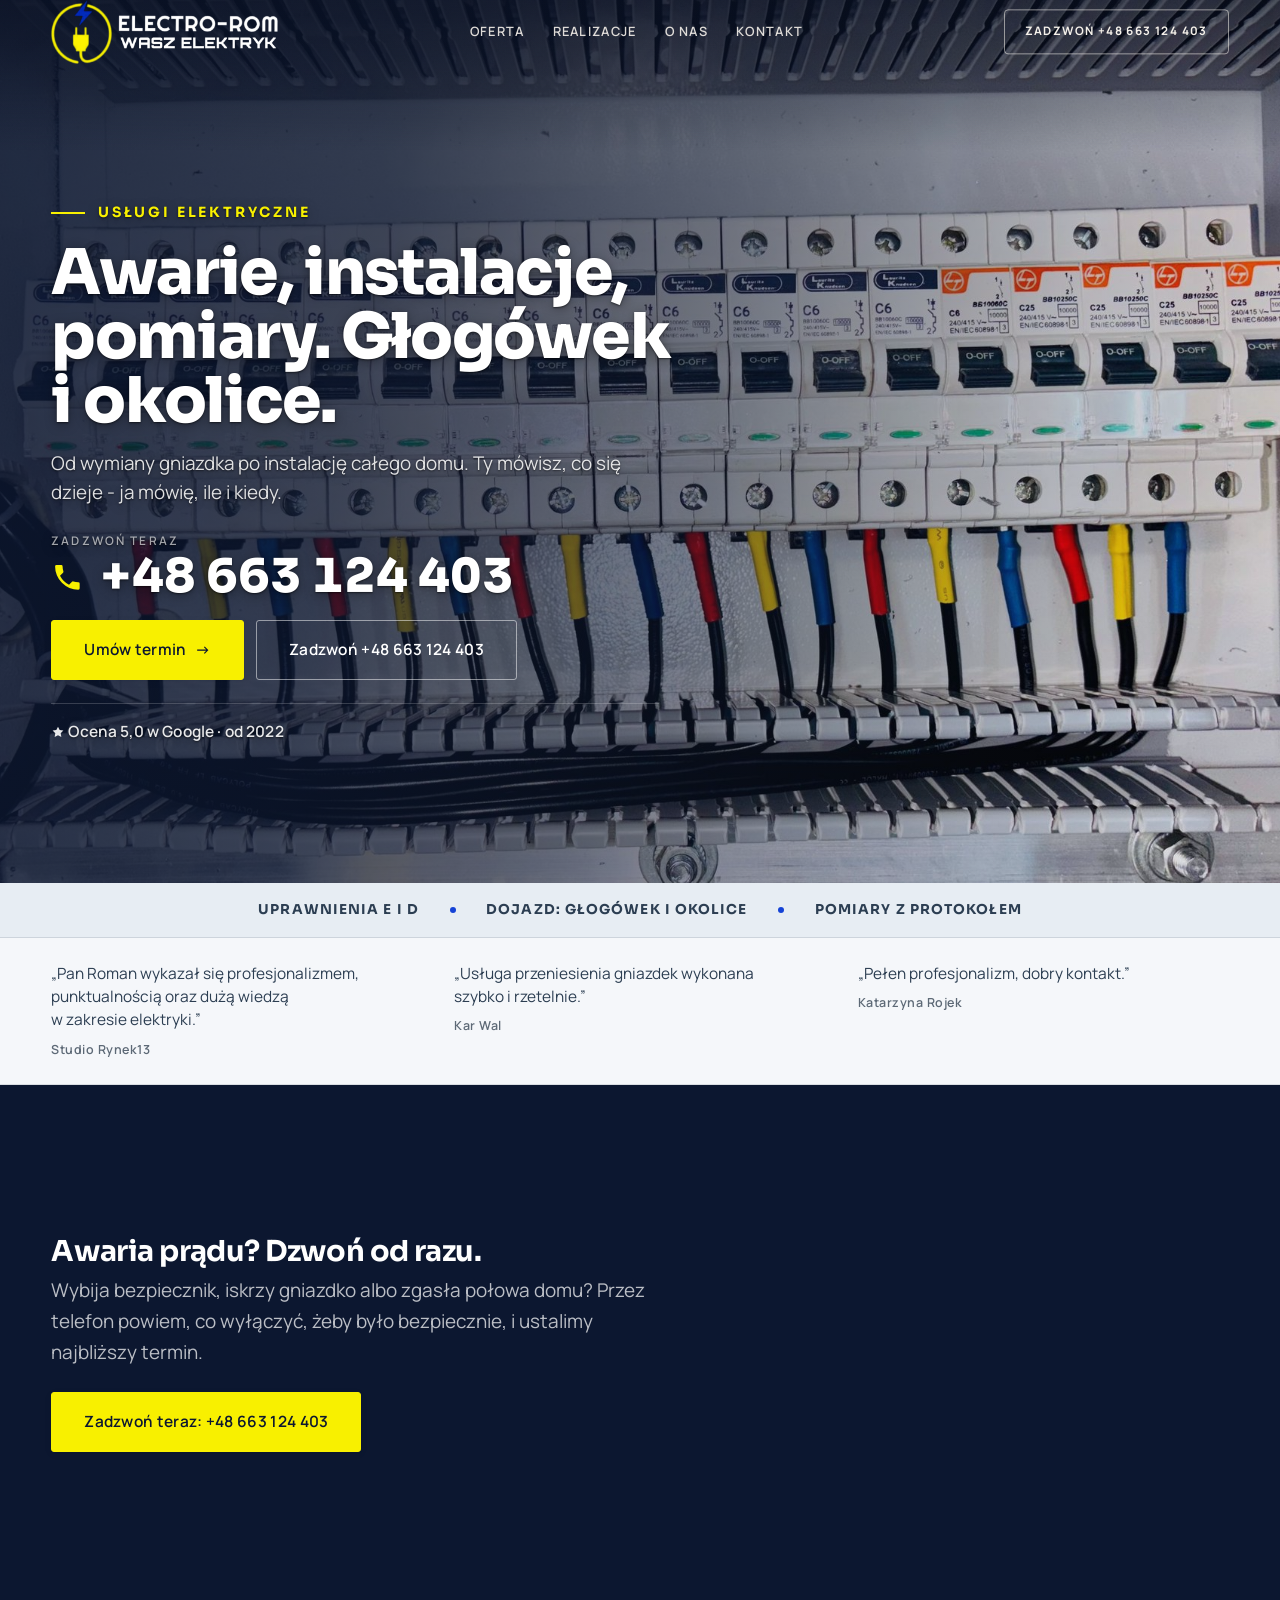
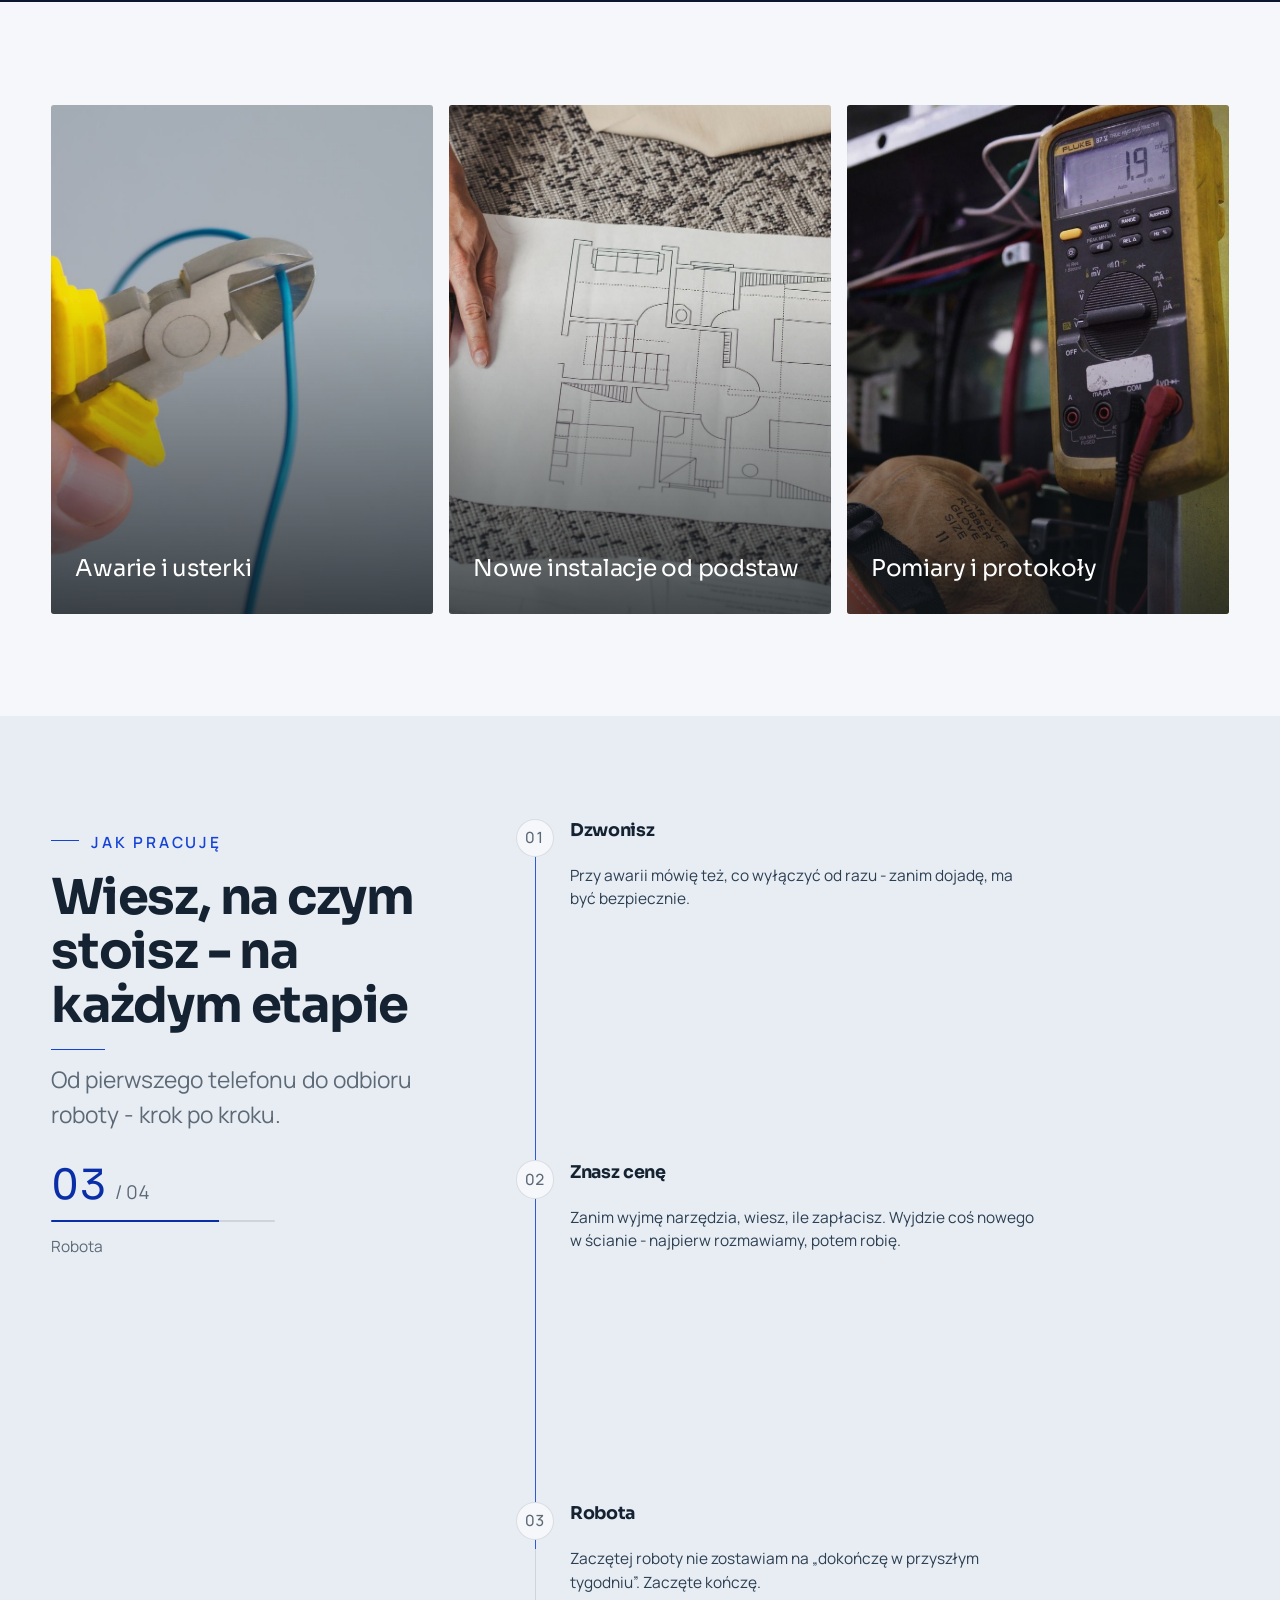
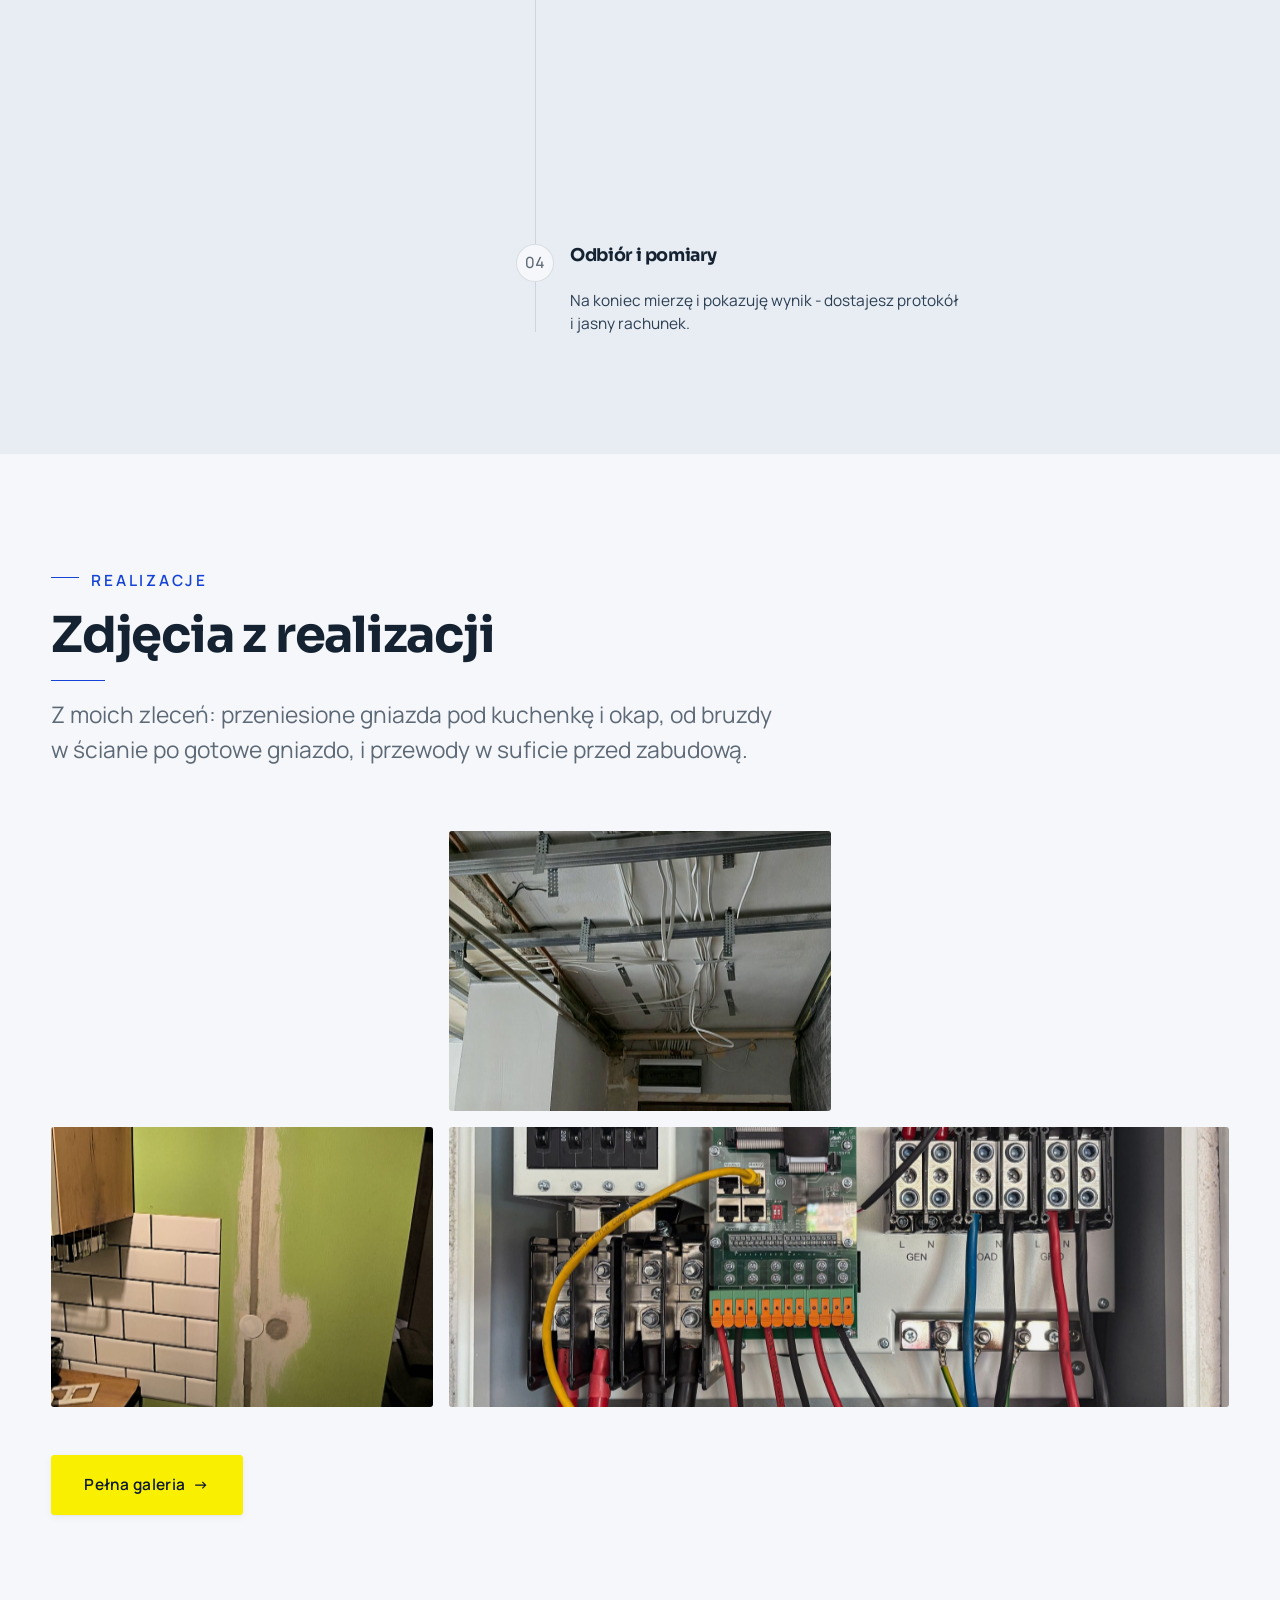
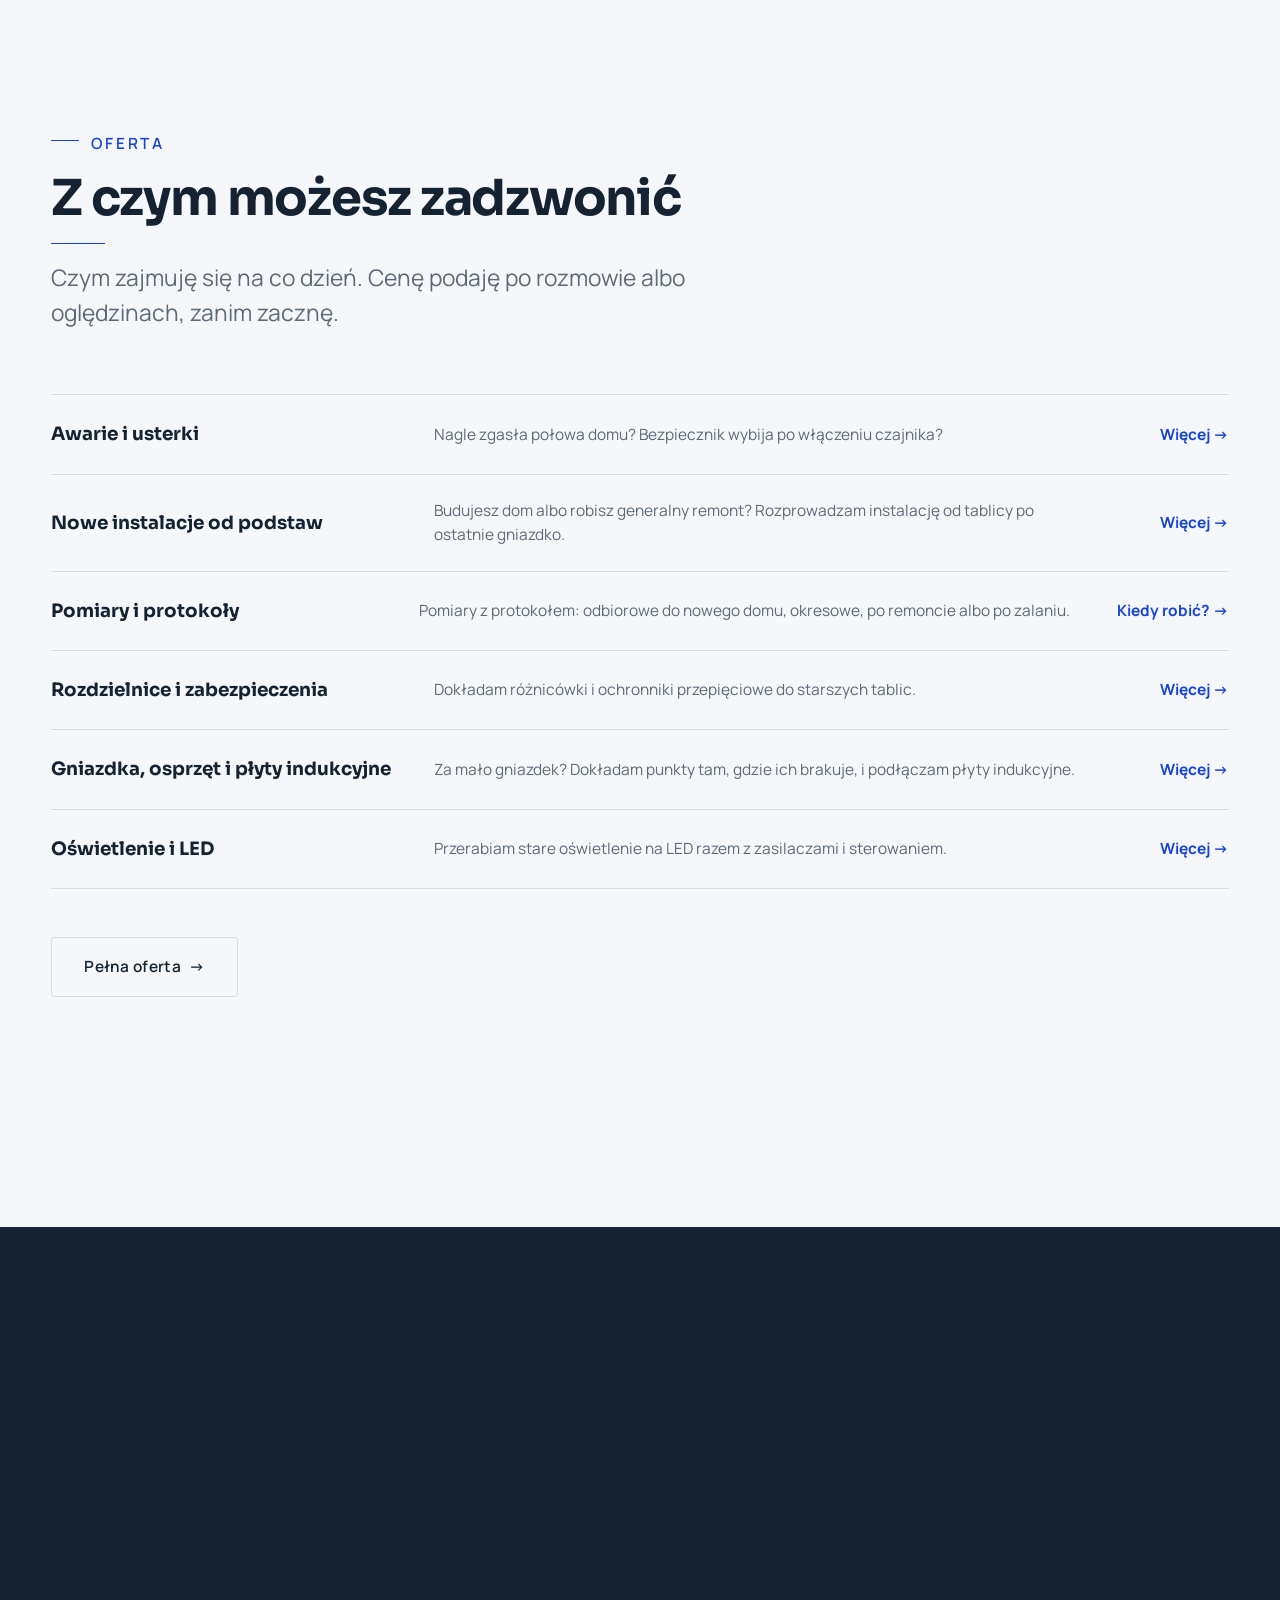
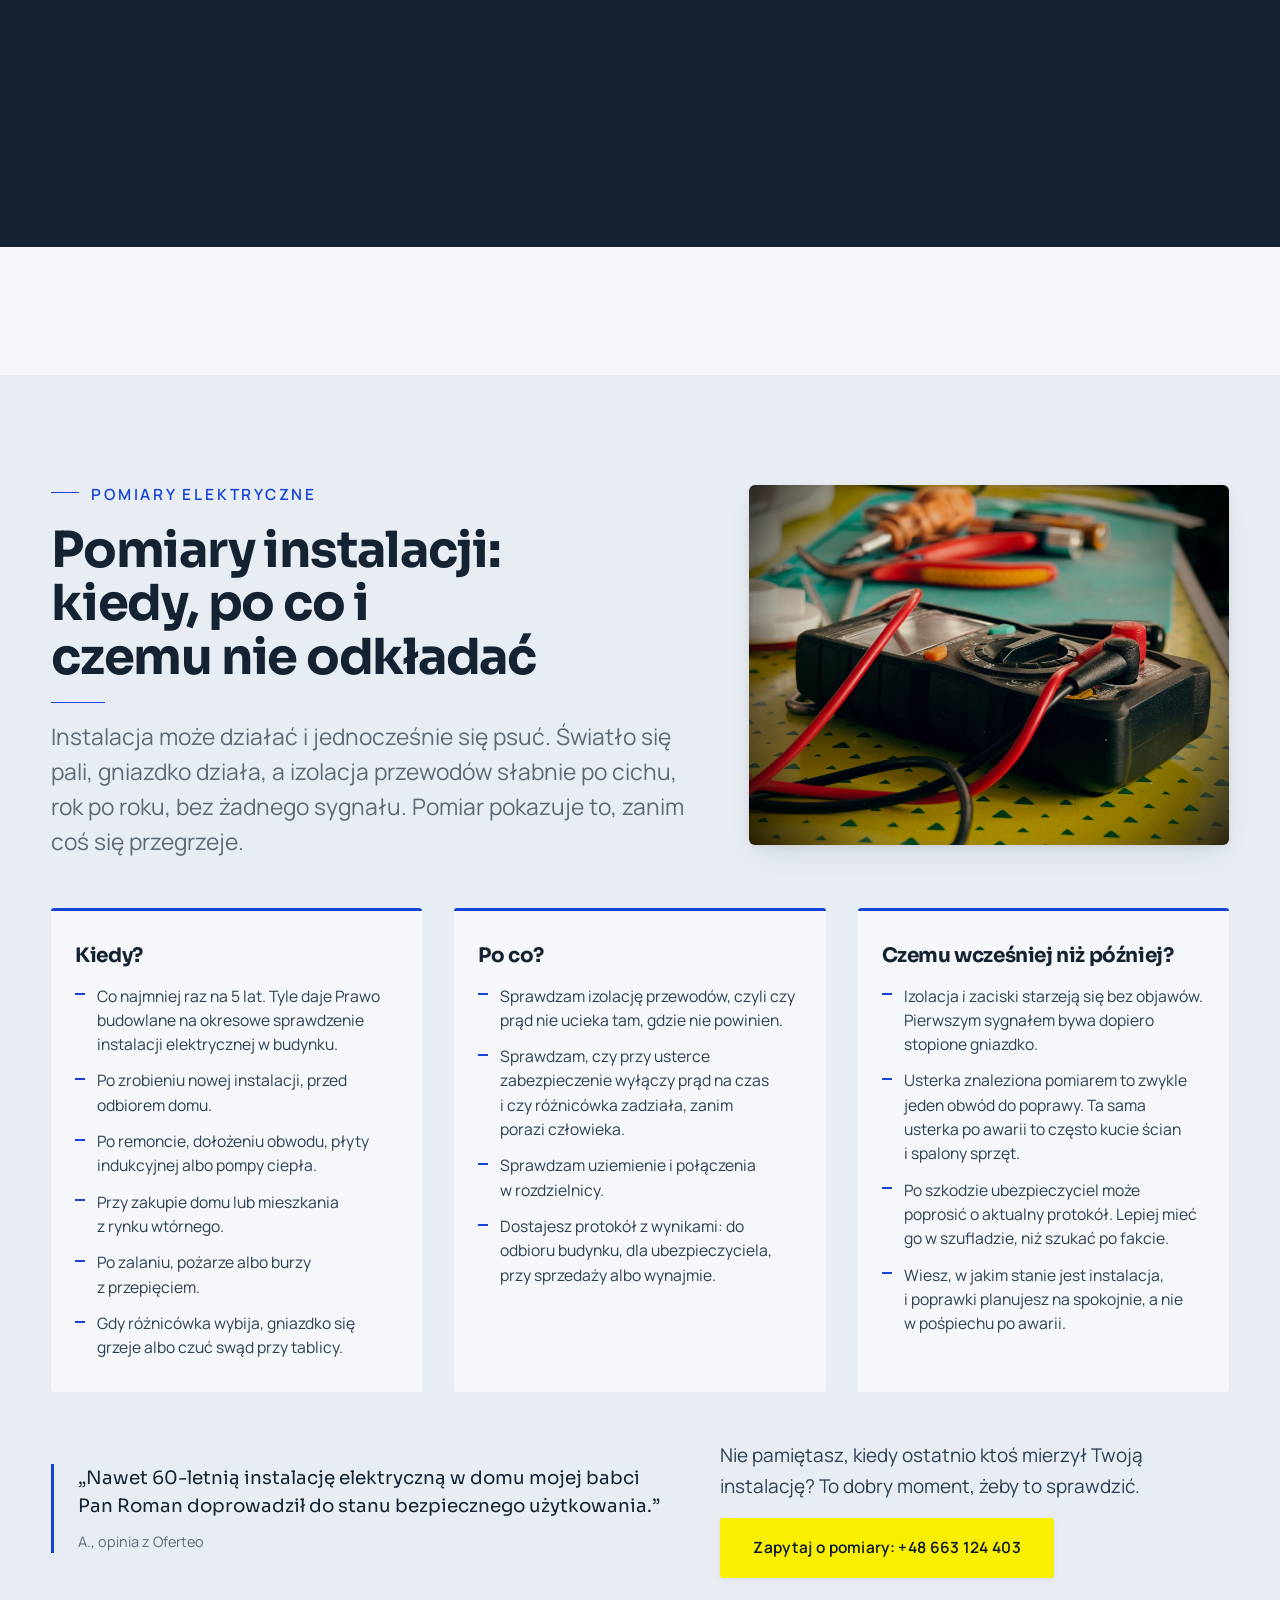
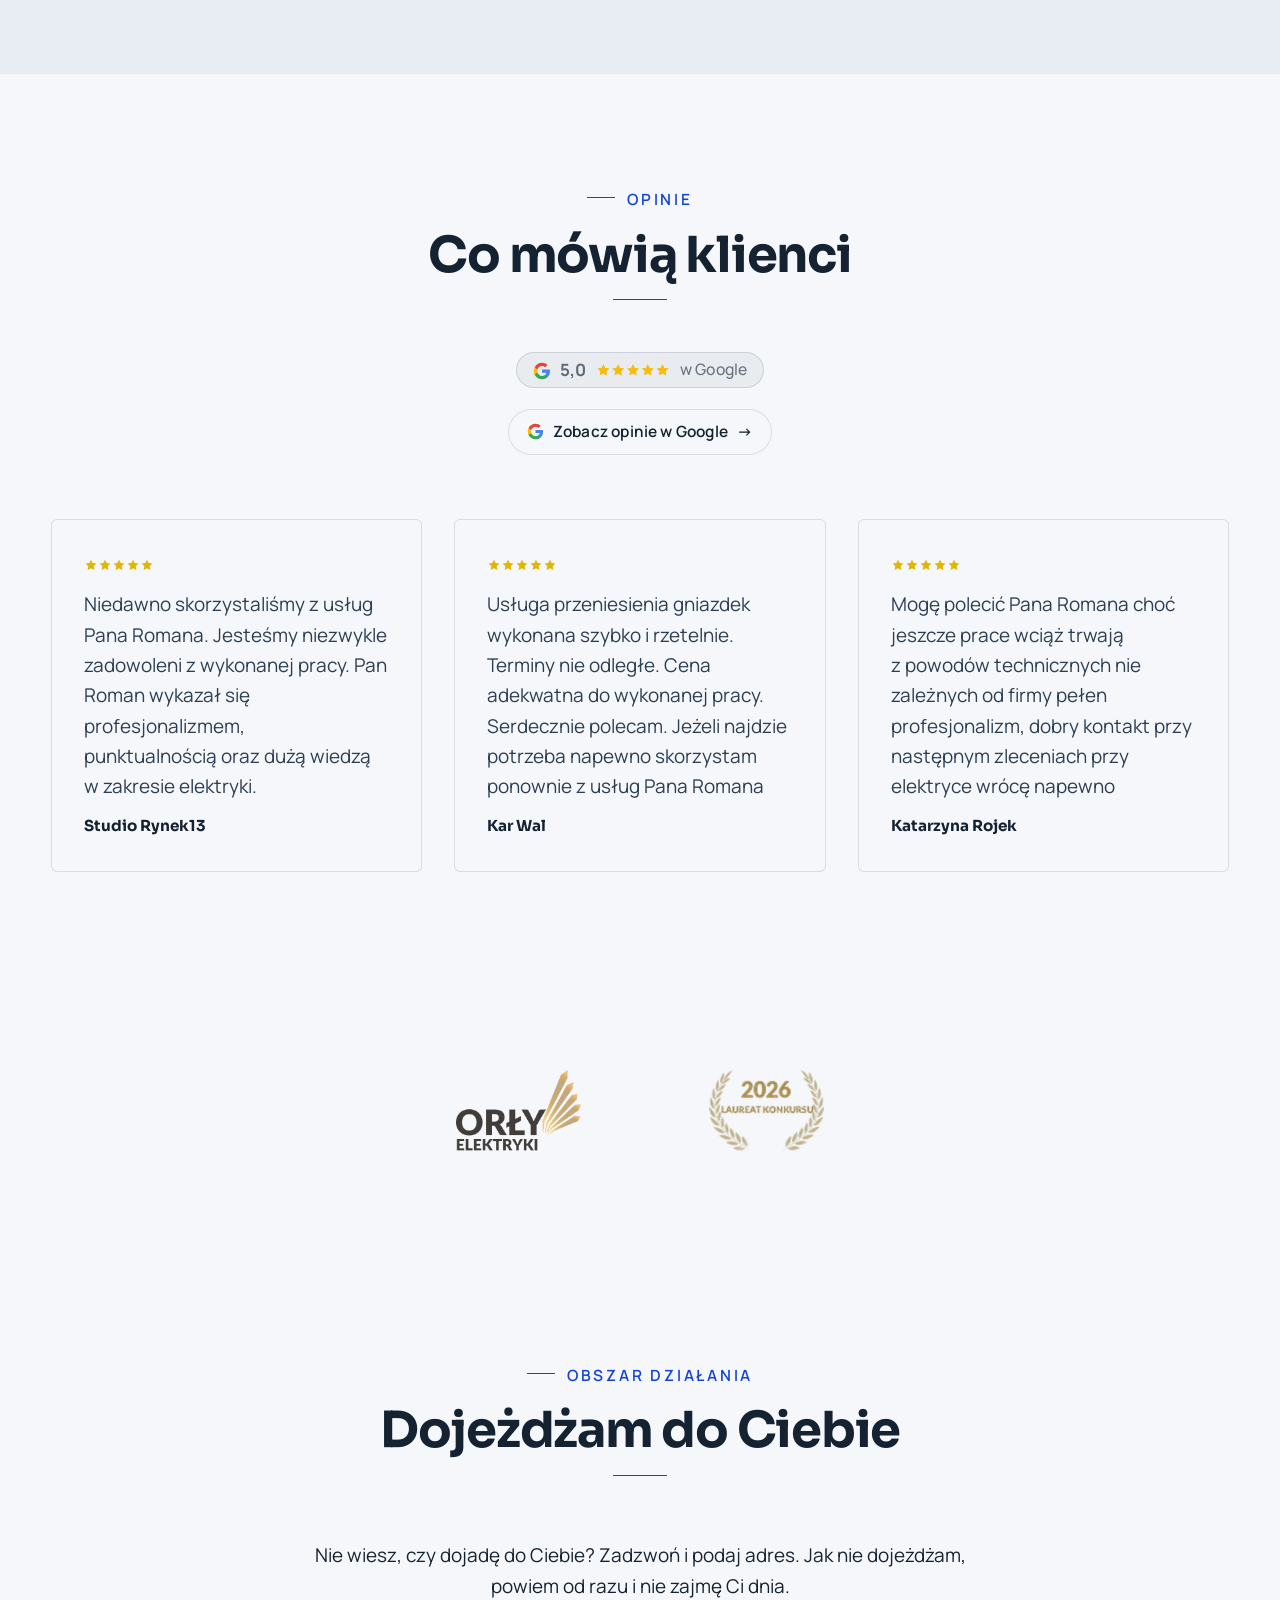
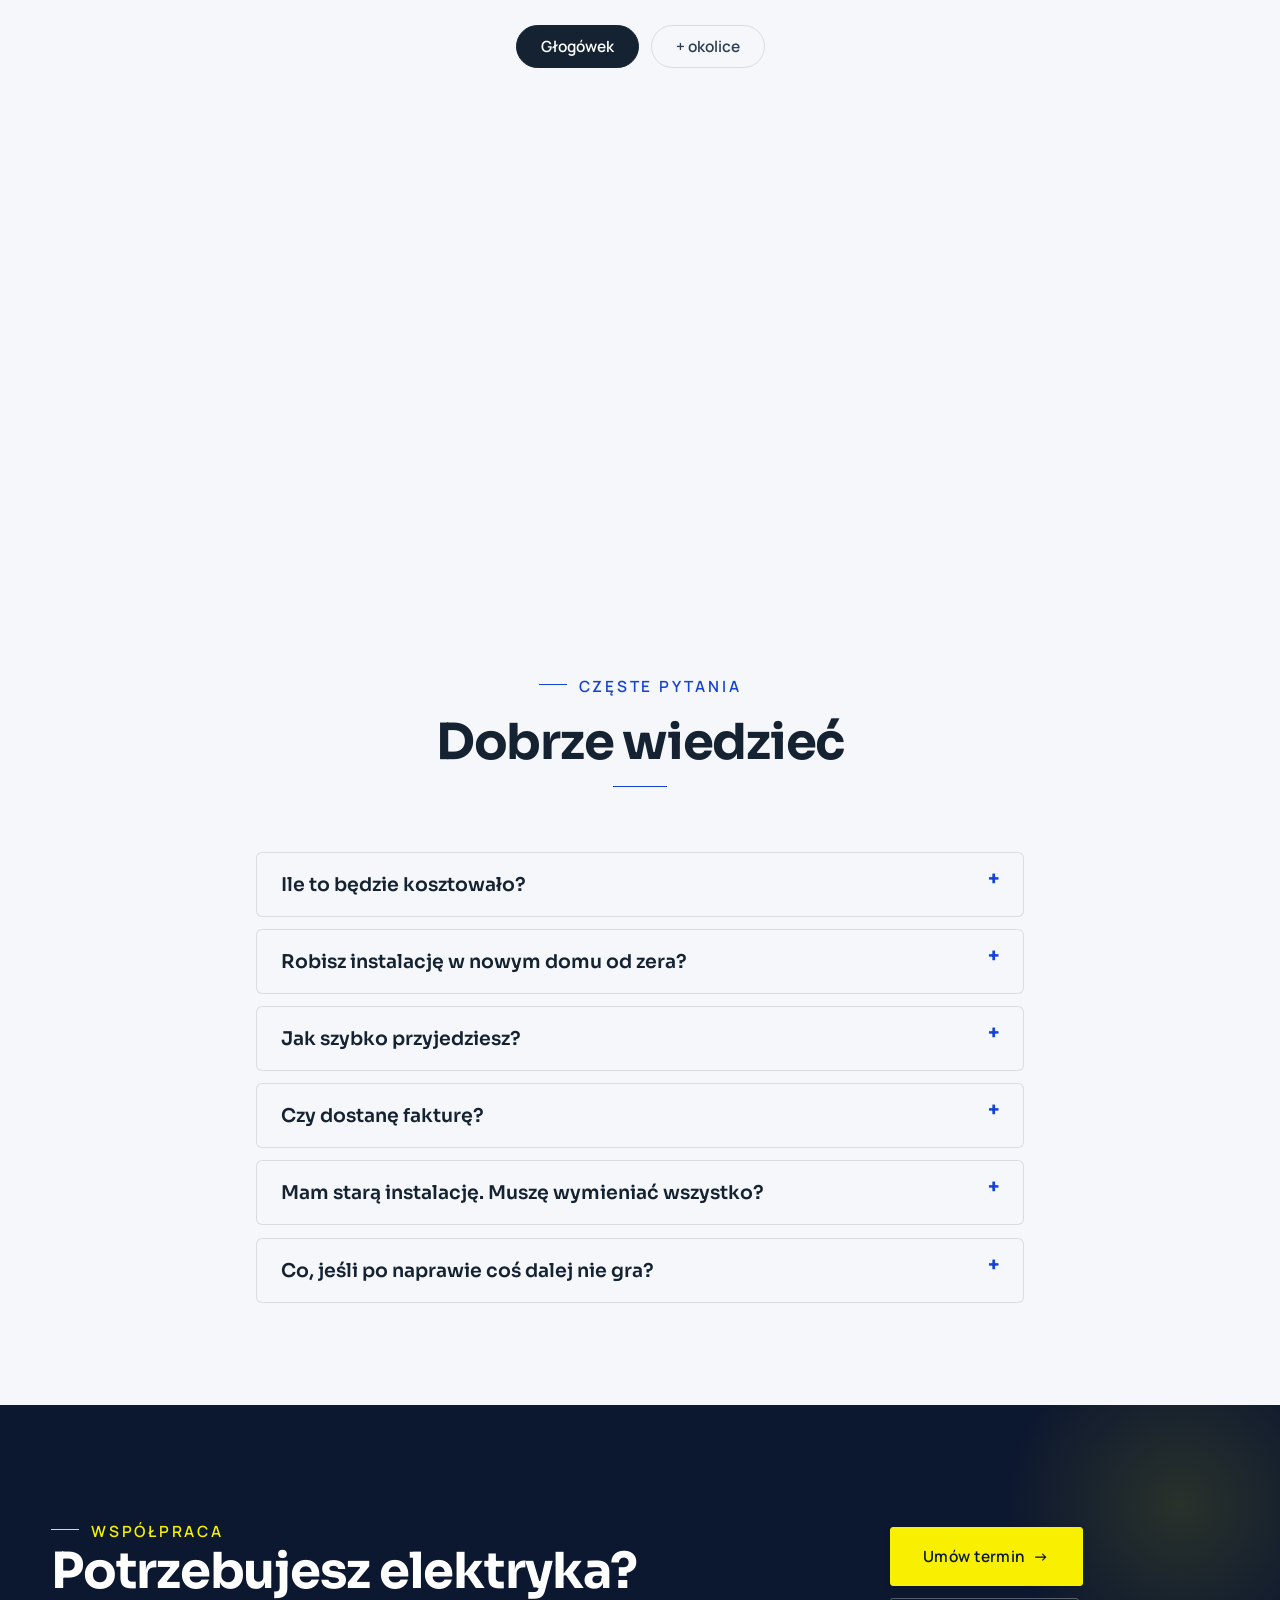
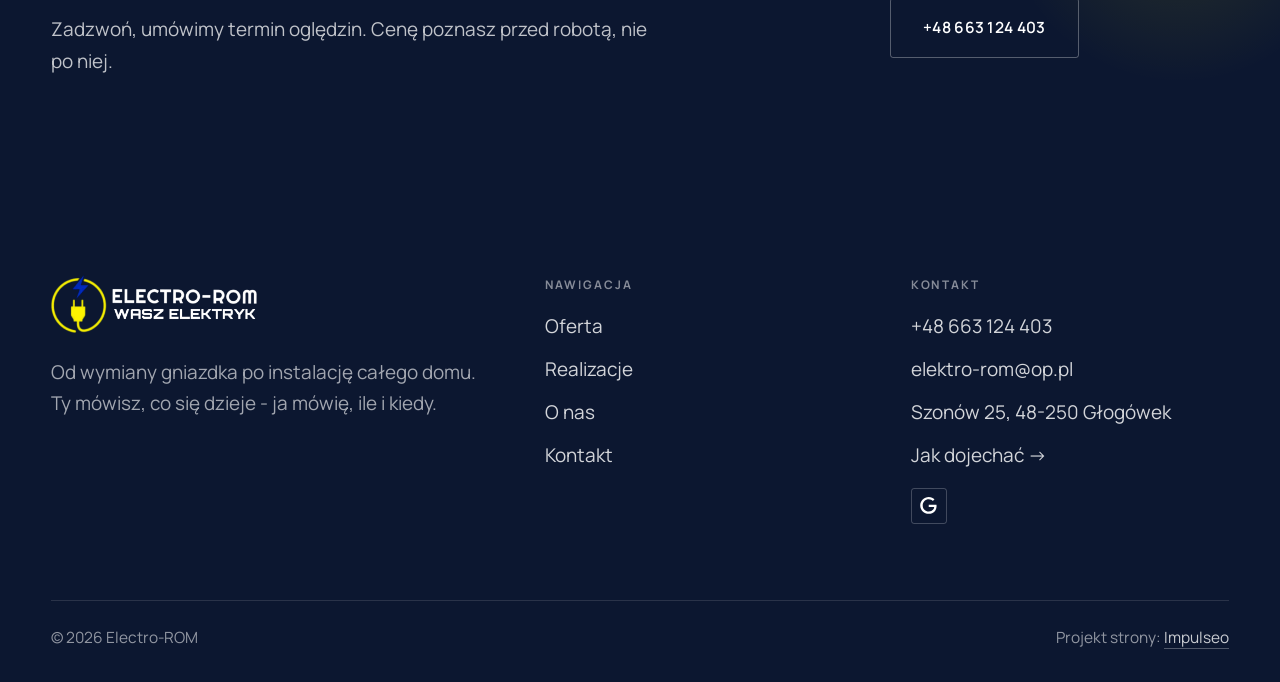
==== commit 1f56f592: "[claude-edit][cmt:c66559e0-2dad-432e-b522-69171315eacc] szata pod logo (żółć wtyczki, niebieski pior" ====
--- a/index.html
+++ b/index.html
@@ -21,13 +21,33 @@
 <link rel="preconnect" href="https://fonts.googleapis.com">
 <link rel="preconnect" href="https://fonts.gstatic.com" crossorigin>
 <link href="https://fonts.googleapis.com/css2?family=Sora:wght@600;700;800&family=Manrope:wght@400;500;600&display=swap" rel="stylesheet">
-<link rel="stylesheet" href="assets/styles.css?v=295d6cc1">
+<link rel="stylesheet" href="assets/styles.css?v=f1be843c">
+<link rel="preload" as="image" href="img/logo.png" fetchpriority="high">
+<script>
+/* EKRAN POWITALNY - zapala klasy PRZED pierwszą klatką. Musi stać w <head>
+   i BEZ defer: z defer przez ułamek sekundy widać stronę, a potem kurtynę.
+   Gra RAZ na wizytę; ?intro w adresie = zagraj ponownie (do pokazywania).
+   Automaty (navigator.webdriver) go nie oglądają - chyba że z ?intro. */
+(function(){try{
+  var h=document.documentElement;
+  if(window.matchMedia&&window.matchMedia('(prefers-reduced-motion:reduce)').matches)return;
+  var znowu=/[?&]intro(=|&|$)/.test(location.search);
+  if(!znowu){
+    if(navigator.webdriver)return;
+    try{
+      if(sessionStorage.getItem('er_wejscie'))return;
+      sessionStorage.setItem('er_wejscie','1');
+    }catch(e){}
+  }
+  h.classList.add('intro-on');
+}catch(e){}})();
+</script>
 </head>
 <body>
 
 <header class="nav">
   <div class="wrap nav-inner">
-    <a class="brand brand-has-logo" href="index.html"><img class="brand-logo" src="img/logo.png" alt="Electro-ROM" width="2157" height="626" decoding="async"></a>
+    <a class="brand brand-has-logo" href="index.html"><img class="brand-logo" src="img/logo.png" alt="Electro-ROM" width="1500" height="423" decoding="async"></a>
     <nav class="nav-links">
       <a href="oferta.html">Oferta</a>
       <a href="realizacje.html">Realizacje</a>
@@ -38,6 +58,132 @@
     <button class="nav-toggle" aria-label="Menu"><span></span><span></span><span></span></button>
   </div>
 </header>
+
+<div class="intro-kurtyna" aria-hidden="true"><i class="ik-przewod"><b></b></i><i class="ik-krawedz"></i></div>
+<script>
+/* EKRAN POWITALNY - pomiar i takty. Stoi TUŻ ZA </header> celowo: z końca strony
+   (main.js) start wypada ~300 ms później, a całe wejście ma budżet ~1,5 s.
+   Kurtyna NIE RUSZA, dopóki logo nie jest pobrane I ZDEKODOWANE - inaczej takt
+   wyłaniania gra na pustym miejscu, a plik pojawia się w połowie przelotu. */
+(function(){
+  var h=document.documentElement;
+  if(!h.classList.contains('intro-on'))return;
+
+  var kurtyna=document.querySelector('.intro-kurtyna');
+  var obraz=document.querySelector('.nav .brand-logo');
+  var MIN=720,SUFIT=900,CZEKANIE=1400;   /* SUFIT policzony WSTECZ z budżetu ~1,6 s */
+  var zamkniete=false,start=0,zaladowane=false,hero=null,ogloszone=false;
+
+  /* Tytuł hero czeka na to zdarzenie i wjeżdża dopiero, gdy płachta odsłoni
+     jego miejsce. Bezpiecznik na wypadek awarii wejścia siedzi w main.js. */
+  function ogloszKoniec(){
+    if(ogloszone)return;
+    ogloszone=true;
+    try{document.dispatchEvent(new Event('wejscie:koniec'));}
+    catch(e){var z=document.createEvent('Event');z.initEvent('wejscie:koniec',false,false);
+             document.dispatchEvent(z);}
+  }
+  function sprzataj(){
+    ogloszKoniec();
+    if(zamkniete)return;
+    zamkniete=true;
+    h.classList.remove('intro-on','intro-gra','intro-out','intro-iskra','intro-mierze');
+    h.classList.add('intro-po');
+  }
+  if(!kurtyna||!obraz){sprzataj();return;}
+
+  /* Spóźnionego wejścia nie gramy: kto już czekał na stronę na wolnym łączu,
+     ma ją zobaczyć od razu, a nie dostać jeszcze kurtynę na wierzch. */
+  function zaPozno(){return !!(window.performance&&performance.now&&performance.now()>1400);}
+  if(zaPozno()){sprzataj();return;}
+
+  /* Rozmiar na kurtynie i cel lotu MIERZYMY. Sufit rozmiaru = piksele pliku
+     podzielone przez gęstość ekranu - powyżej tego znak byłby miękki na telefonie. */
+  function wymiary(){
+    h.classList.add('intro-mierze');
+    var r=obraz.getBoundingClientRect();
+    var b=obraz.parentNode.getBoundingClientRect();   /* blok marki z odstępami - rezerwa miejsca w pasku */
+    h.classList.remove('intro-mierze');
+    if(!r.width||!r.height)return false;
+    var gestosc=Math.min(window.devicePixelRatio||1,3);
+    var sufit=(obraz.naturalWidth||1500)/gestosc;
+    var cel=(window.innerWidth<680)?Math.min(window.innerWidth*0.74,320)
+                                   :Math.min(window.innerWidth*0.42,500);
+    cel=Math.max(r.width,Math.min(cel,sufit));
+    h.style.setProperty('--i-w',Math.round(cel)+'px');
+    h.style.setProperty('--i-h',Math.round(cel*r.height/r.width)+'px');
+    h.style.setProperty('--i-zmniejsz',(r.width/cel).toFixed(4));   /* zawsze <= 1 */
+    h.style.setProperty('--i-px',Math.round(r.left+r.width/2-window.innerWidth/2)+'px');
+    h.style.setProperty('--i-py',Math.round(r.top+r.height/2-window.innerHeight/2)+'px');
+    h.style.setProperty('--i-baza-w',b.width.toFixed(2)+'px');
+    h.style.setProperty('--i-baza-h',b.height.toFixed(2)+'px');
+    return true;
+  }
+
+  /* Pod zasłoną liczy się JEDNO zdjęcie - hero. `complete` = pobrane, decode() = narysowane. */
+  var heroNarysowany=false,heroPytany=false;
+  function heroGotowe(){
+    if(heroNarysowany)return true;
+    if(!hero)hero=document.querySelector('.hero-fach .hf-photo');
+    if(!(hero&&hero.complete&&hero.naturalWidth>0))return false;
+    if(!hero.decode){heroNarysowany=true;return true;}
+    if(!heroPytany){
+      heroPytany=true;
+      hero.decode().then(function(){heroNarysowany=true;},function(){heroNarysowany=true;});
+    }
+    return heroNarysowany;
+  }
+  function moze(){
+    if(zamkniete)return;
+    if(Date.now()-start>=MIN&&(heroGotowe()||zaladowane))zejdz();
+    else setTimeout(moze,70);
+  }
+  function zejdz(){
+    if(zamkniete||h.classList.contains('intro-out'))return;
+    h.classList.add('intro-out');
+    setTimeout(ogloszKoniec,420);        /* płachta minęła miejsce tytułu - hero rusza */
+    setTimeout(sprzataj,800);            /* po przelocie znaku do paska (.76 s) */
+  }
+  function graj(){
+    if(zamkniete)return;
+    if(zaPozno()){sprzataj();return;}
+    if(!wymiary()){sprzataj();return;}   /* nie ma czego mierzyć - lepiej bez wejścia */
+    start=Date.now();
+    /* DWIE klatki: po jednej przeglądarka skleja stan startowy z końcowym */
+    requestAnimationFrame(function(){requestAnimationFrame(function(){
+      if(zamkniete)return;
+      h.classList.add('intro-gra');
+      moze();
+      setTimeout(function(){if(!zamkniete)h.classList.add('intro-iskra');},640);  /* iskra gaśnie na końcu przewodu */
+      setTimeout(zejdz,SUFIT);
+      setTimeout(sprzataj,3600);         /* twardy bezpiecznik, niezależny od wszystkiego */
+    });});
+  }
+
+  function pobrane(){return obraz.complete&&obraz.naturalWidth>0;}
+  function zacznij(){
+    if(zamkniete)return;
+    if(obraz.decode)obraz.decode().then(graj,graj);
+    else graj();
+  }
+  if(pobrane())zacznij();
+  else{
+    obraz.addEventListener('load',zacznij);
+    obraz.addEventListener('error',sprzataj);         /* logo nie doszło = żadnego wejścia */
+    setTimeout(function(){pobrane()?zacznij():sprzataj();},CZEKANIE);
+  }
+  window.addEventListener('load',function(){zaladowane=true;});
+
+  /* Klik / dotyk / klawisz / przewinięcie przerywa natychmiast. */
+  var y0=window.scrollY||0;
+  ['click','touchstart','keydown'].forEach(function(z){
+    window.addEventListener(z,sprzataj,{passive:true});
+  });
+  window.addEventListener('scroll',function(){
+    if(Math.abs((window.scrollY||0)-y0)>6)sprzataj();
+  },{passive:true});
+})();
+</script>
 
 <main>
 <section class="hero-fach">
@@ -267,7 +413,7 @@
   <div class="wrap">
     <div class="foot-grid">
       <div class="foot-brand">
-        <div class="name">Electro-ROM</div>
+        <img class="foot-logo" src="img/logo.png" alt="Electro-ROM" width="1500" height="423" loading="lazy" decoding="async">
         <p>Od wymiany gniazdka po instalację całego domu. Ty mówisz, co się dzieje - ja mówię, ile i kiedy.</p>
       </div>
       <div class="foot-col">
@@ -297,6 +443,6 @@
 <div class="sticky-call"><a class="sc-call" href="tel:+48663124403"><svg class="ico-tel" width="16" height="16" viewBox="0 0 24 24" fill="none" aria-hidden="true"><path d="M6.6 10.8a15.5 15.5 0 0 0 6.6 6.6l2.2-2.2a1 1 0 0 1 1-.24 11.4 11.4 0 0 0 3.6.58 1 1 0 0 1 1 1V20a1 1 0 0 1-1 1A17 17 0 0 1 3 4a1 1 0 0 1 1-1h3.5a1 1 0 0 1 1 1c0 1.25.2 2.46.58 3.6a1 1 0 0 1-.25 1l-2.23 2.2Z" fill="currentColor"/></svg> Zadzwoń</a><a class="sc-quote" href="kontakt.html">Umów termin</a></div>
 <div class="demo-wazne" data-do="2026-09-30" data-cykl="3" hidden><svg class="dw-ico" width="13" height="13" viewBox="0 0 24 24" fill="none" aria-hidden="true"><circle cx="12" cy="12" r="8.6" stroke="currentColor" stroke-width="1.8"/><path d="M12 7.2V12l3.3 2" stroke="currentColor" stroke-width="1.8" stroke-linecap="round"/></svg><span class="dw-txt"></span></div>
 
-<script src="assets/main.js"></script>
+<script src="assets/main.js?v=46df4e80"></script>
 </body>
 </html>
--- a/assets/styles.css
+++ b/assets/styles.css
@@ -13,10 +13,14 @@
   --ink-soft:#2c3e52;       /* nagłówki drugorzędne */
   --muted:#697785;          /* tekst poboczny */
   --line:rgba(20,34,49,.12);/* hairline */
-  --accent:#e8a00c;         /* stonowany petrol-slate — jedyny akcent */
-  --accent-d:#c47f06;
-  --accent-soft:rgba(232,160,12,.10);
-  --dark:#142231;           /* sekcje ciemne (stopka/CTA) */
+  /* Kolory z LOGO Electro-ROM (24.09.2026): niebieski pioruna na jasnym tle,
+     żółć wtyczki na przyciskach i ciemnych polach, granat pod biały napis logo. */
+  --accent:#1543D6;         /* niebieski pioruna - kreski, numery, etykiety na jasnym */
+  --accent-d:#0A2EA8;
+  --accent-soft:rgba(21,67,214,.08);
+  --volt:#F8F000;           /* żółć wtyczki z logo - przyciski, akcent na ciemnym */
+  --volt-ink:#0C1730;       /* tekst na żółtym */
+  --dark:#0C1730;           /* sekcje ciemne (stopka/CTA/pasek) - granat pod logo */
 
   /* HOVER ZDJĘĆ — JEDEN standard dla całego silnika (decyzja K. 04.08.2026, artefakt z wariantami).
      AKTUALNE (K.+Szymon 09.08.2026, wybór z artefaktu 6 wariantów): zoom 1.05 przy 1.4s -
@@ -1842,8 +1846,8 @@
 /* === szary tekst dociągnięty do czytelności (WCAG 4.5 na wszystkich tłach) === */
 :root{--muted:#5D6976;}
 
-/* === akcent-tekst: --accent zostaje żywy (#e8a00c, 2.07:1 na #f5f7fa), litera na jasnym tle bierze #8D5B06 === */
-:root{--accent-text:#8D5B06;}
+/* === akcent-tekst: niebieski z logo (#1543D6, 6.97:1 na #f5f7fa) - litera na jasnym tle === */
+:root{--accent:#1543D6;--accent-d:#0A2EA8;--accent-soft:rgba(21,67,214,.08);--accent-text:#1543D6;}
 .btn-accent{color:#14171c}
 .nav .nav-links a.btn-accent{color:#14171c}
 .btn-accent[data-accent-d],.cta-d .btn-accent{color:#14171c}
@@ -1884,3 +1888,188 @@
 .gallery .tile img[src="img/g2.jpg"]{object-position:50% 18%}
 .gallery .tile img[src="img/g3.jpg"]{object-position:50% 42%}
 .gallery .tile img[src="img/g4.jpg"]{object-position:50% 55%}
+
+
+/* ============================================================
+   SZATA POD LOGO Electro-ROM (prośba Szymona, 24.09.2026)
+   ------------------------------------------------------------
+   Logo: żółta wtyczka w kole, niebieski piorun i BIAŁY napis - zrobione
+   pod ciemne tło. Z tego wynikają trzy decyzje:
+   1) granat (--dark) wszędzie tam, gdzie stoi logo: pasek po przewinięciu,
+      menu na telefonie, stopka, pasma CTA. Wcześniej pasek po przewinięciu
+      robił się jasny i biały napis logo znikał.
+   2) żółć wtyczki = przyciski (granatowy napis, 14,8:1) i akcent na ciemnym.
+   3) niebieski pioruna = kreski, numery i etykiety na jasnym tle
+      (żółć na prawie białym papierze ma 1,12:1 - kreska byłaby niewidoczna).
+   Najechanie zostaje wspólne dla całej strony: wypełnienie --accent-d (niebieski).
+   ============================================================ */
+
+/* 1) ciemne pola: akcentem jest żółć z logo */
+.hero-fach,.awaria,.cta,footer,.nav,.pagehead{
+  --accent:var(--volt);--accent-text:var(--volt);--accent-soft:rgba(248,240,0,.12)}
+.hero-fach{--accent-lit:var(--volt);--accent-strong:var(--volt)}
+
+/* nakładka na zdjęciu hero i nagłówkach podstron w granacie marki, nie w neutralnej czerni */
+.hero-fach::after{background:linear-gradient(102deg,rgba(12,23,48,.88) 0%,rgba(12,23,48,.78) 30%,rgba(12,23,48,.52) 55%,rgba(12,23,48,.2) 78%,rgba(12,23,48,.06) 100%)}
+@media(max-width:820px){
+  .hero-fach::after{background:linear-gradient(178deg,rgba(12,23,48,.3) 0%,rgba(12,23,48,.62) 55%,rgba(12,23,48,.88) 100%)}
+}
+.pagehead::after{background:linear-gradient(180deg,rgba(12,23,48,.42),rgba(12,23,48,.8))}
+.nav::after{background:linear-gradient(180deg,rgba(8,15,32,.6) 0%,rgba(8,15,32,0) 100%)}
+/* pasek chowany przy przewijaniu w dół zostawiał swoją 150-px poświatę na treści (szary pas u góry) */
+.nav.nav-hidden::after{opacity:0}
+
+/* 2) przyciski: żółć wtyczki + granatowy napis (spoczynek); najechanie jak wszędzie */
+.btn-accent{background:var(--volt);border-color:var(--volt);color:var(--volt-ink)}
+.nav .nav-links a.btn-accent{background:var(--volt);border-color:var(--volt);color:var(--volt-ink)}
+.cta .btn-light{background:var(--volt);border-color:var(--volt);color:var(--volt-ink)}
+.sticky-call .sc-call{background:var(--volt);color:var(--volt-ink)}
+.sticky-call .sc-quote{background:var(--dark);color:#fff}
+
+/* 3) pasek po przewinięciu: granat, żeby biały napis logo był zawsze czytelny */
+.nav.nav-solid{background:color-mix(in srgb,var(--dark) 95%,transparent);
+  border-bottom:1px solid rgba(255,255,255,.08);box-shadow:0 10px 30px -22px rgba(0,0,0,.6)}
+.nav .nav-links a:not(.btn-accent)::after{background:var(--volt)}
+.nav.nav-solid .nav-links a:not(.btn-accent){color:rgba(245,247,250,.84)}
+.nav.nav-solid .nav-links a:not(.btn-accent):hover,
+.nav.nav-solid .nav-links a.active:not(.btn-accent){color:#fff}
+.nav.nav-solid .nav-links a:not(.btn-accent)::after{background:var(--volt)}
+.nav.nav-solid .nav-toggle span{background:#f5f7fa}
+@media(max-width:680px){
+  .nav .nav-links{background:var(--dark);border-bottom:1px solid rgba(255,255,255,.08)}
+  .nav .nav-links a:not(.btn-accent){color:rgba(245,247,250,.86);border-bottom-color:rgba(255,255,255,.08)}
+  .nav .nav-links a:not(.btn-accent):hover,
+  .nav .nav-links a.active:not(.btn-accent){color:#fff}
+}
+
+/* 4) stopka: logo zamiast samej nazwy tekstem (ciemne tło = logo w pełnych kolorach) */
+.foot-brand .foot-logo{display:block;height:58px;width:auto;max-width:240px}
+.foot-brand .foot-logo + p{margin-top:var(--space-5)}
+
+/* 5) gwiazdki opinii złote (niebieskie gwiazdki czytałyby się dziwnie) */
+.op-star,.op-meta .ico-star{color:#E3B400}
+
+
+/* ============================================================
+   EKRAN POWITALNY - „PRĄD PŁYNIE" (prośba Szymona, 24.09.2026)
+   ------------------------------------------------------------
+   Historia efektu: granatowa kurtyna (logo jest robione pod ciemne tło,
+   więc pokazujemy je w pełnych kolorach, bez przemalowywania). Znak
+   wyłania się przejazdem maski z rozmycia do ostrości (ZERO zwykłego fade),
+   pod nim żółty przewód „ładuje się" od lewej z iskrą na czele - prąd
+   dopływa. Potem płachta jedzie W GÓRĘ ze świecącą żółtą krawędzią,
+   a znak leci do paska i ZMNIEJSZA się do swojego miejsca.
+
+   Reguły (skill `wejscie-na-strone`):
+   • zasłona domyślnie display:none - włącza ją WYŁĄCZNIE skrypt,
+   • ⛔ ŻADNEGO drop-shadow na znaku (iOS rysuje z tego jasny prostokąt),
+   • ⛔ znak NIGDY nie skaluje się w górę - na kurtynie ma prawdziwy rozmiar
+     (--i-w/--i-h), do paska wraca scale() MNIEJSZYM od 1,
+   • pasek bez backdrop-filter na czas wejścia,
+   • leci DOKŁADNIE ten sam element co w pasku, nie kopia,
+   • płachta i znak jadą w tę samą stronę (w górę) - znak nie stoi jak naklejka.
+   ============================================================ */
+.intro-kurtyna{display:none}
+
+html.intro-on{
+  --i-ease:cubic-bezier(.16,1,.3,1);   /* expo-out: maska i wyostrzenie znaku */
+  --i-prad:cubic-bezier(.5,0,.3,1);    /* przewód: iskrę WIDAĆ w drodze (expo-out doskakiwał na koniec w ~0,1 s) */
+}
+
+/* ---------- 1) PŁACHTA: granat z lekkim, stalowym światłem za znakiem ----------
+   Światło NEUTRALNE, nie niebieskie: niebieska poświata zlewała się z piorunem w logo. 
+   Jedzie na `transform` (gotowa bitmapa, zero przemalowań), a krawędź jest jej
+   dzieckiem - dzięki temu kreska i płachta są zgrane co do piksela. */
+html.intro-on .intro-kurtyna{
+  display:block;position:fixed;inset:0;z-index:9000;overflow:hidden;
+  background:
+    radial-gradient(58% 52% at 50% 50%,rgba(132,150,196,.17) 0%,rgba(132,150,196,0) 70%),
+    radial-gradient(120% 90% at 50% 120%,rgba(4,9,22,.7) 0%,rgba(4,9,22,0) 60%),
+    var(--dark);
+  transform:translateY(0);
+  transition:transform .68s cubic-bezier(.66,0,.24,1);
+  will-change:transform;
+}
+html.intro-on.intro-out .intro-kurtyna{transform:translateY(-100%)}
+
+/* ---------- 2) ŚWIECĄCA KRAWĘDŹ NA DOLE PŁACHTY ----------
+   Bez własnej animacji ruchu - jedzie razem z płachtą. Zapala się, gdy płachta
+   rusza; poświata idzie W DÓŁ, na odsłaniane zdjęcie, jak światło spod drzwi. */
+html.intro-on .ik-krawedz{position:absolute;left:0;right:0;bottom:0;height:2px;pointer-events:none}
+html.intro-on .ik-krawedz::before{
+  content:"";position:absolute;inset:0;
+  background:linear-gradient(90deg,rgba(248,240,0,0) 0%,rgba(248,240,0,.75) 18%,#FFF86A 50%,rgba(248,240,0,.75) 82%,rgba(248,240,0,0) 100%);
+  box-shadow:0 6px 22px -4px rgba(248,240,0,.45);
+  opacity:0;transition:opacity .2s ease;
+}
+html.intro-on.intro-out .ik-krawedz::before{opacity:1}
+
+/* ---------- 3) PRZEWÓD POD ZNAKIEM (takt drugi, opóźniony) ----------
+   Kreska rośnie od lewej, a iskra (<b>) jedzie na jej czele tą samą krzywą. */
+html.intro-on .ik-przewod{
+  position:absolute;left:50%;top:calc(50% + var(--i-h,0px) / 2 + 22px);
+  width:var(--i-w,0px);height:2px;margin-left:calc(var(--i-w,0px) / -2);
+}
+html.intro-on .ik-przewod::before{
+  content:"";position:absolute;inset:0;border-radius:2px;
+  background:linear-gradient(90deg,rgba(248,240,0,0) 0%,var(--volt) 18%,var(--volt) 82%,rgba(248,240,0,0) 100%);
+  transform:scaleX(0);transform-origin:left center;
+  transition:transform .5s var(--i-prad) .14s;
+}
+html.intro-on .ik-przewod b{
+  position:absolute;left:0;top:50%;width:9px;height:9px;margin:-4.5px 0 0 -4.5px;border-radius:50%;
+  background:#FFFBC2;box-shadow:0 0 10px 3px rgba(248,240,0,.75),0 0 26px 8px rgba(248,240,0,.28);
+  opacity:0;transform:translateX(0);
+  transition:transform .5s var(--i-prad) .14s,opacity .16s ease .14s;
+}
+html.intro-on.intro-gra .ik-przewod::before{transform:scaleX(1)}
+html.intro-on.intro-gra .ik-przewod b{opacity:1;transform:translateX(var(--i-w,0px))}
+/* iskra gaśnie na końcu przewodu, zanim ruszy płachta */
+html.intro-on.intro-gra.intro-iskra .ik-przewod b{opacity:0;transition:transform .5s var(--i-prad) .14s,opacity .22s ease}
+html.intro-on.intro-out .ik-przewod{opacity:0;transition:opacity .24s ease}
+
+/* ---------- 4) ZNAK ----------
+   .brand UTRZYMUJE miejsce logo w pasku (obraz wychodzi z układu),
+   inaczej nagłówek zapada się na czas wejścia i podskakuje po kurtynie. */
+html.intro-on .nav{z-index:9001;background:transparent;backdrop-filter:none;-webkit-backdrop-filter:none}
+html.intro-on .nav::after{opacity:0}
+html.intro-on .nav .brand{pointer-events:none}
+html.intro-on:not(.intro-mierze) .nav .brand{
+  width:var(--i-baza-w,auto);height:var(--i-baza-h,auto);flex:0 0 auto}
+html.intro-on:not(.intro-mierze) .nav .brand-logo{
+  position:fixed;left:50%;top:50%;
+  width:var(--i-w,1px);height:var(--i-h,1px);max-width:none;
+  transform:translate(-50%,-50%) scale(1.045);
+  clip-path:polygon(0 0,0 0,-35% 100%,-35% 100%);
+  filter:blur(14px);
+  transition:transform .52s var(--i-ease),clip-path .52s var(--i-ease),filter .52s var(--i-ease);
+  will-change:transform,clip-path,filter;
+}
+/* takt pierwszy: skośny przejazd maski odsłania znak i wyostrza go */
+html.intro-on.intro-gra:not(.intro-mierze) .nav .brand-logo{
+  transform:translate(-50%,-50%) scale(1);
+  clip-path:polygon(0 0,135% 0,100% 100%,-35% 100%);
+  filter:blur(0px);
+}
+/* takt czwarty: przelot do paska - TYLKO zmniejszanie (scale < 1) */
+html.intro-on.intro-out:not(.intro-mierze) .nav .brand-logo{
+  transform:translate(calc(-50% + var(--i-px,0px)),calc(-50% + var(--i-py,0px))) scale(var(--i-zmniejsz,1));
+  transition:transform .76s cubic-bezier(.16,.84,.44,1);
+}
+
+/* ---------- 5) MENU WCHODZI DOPIERO PO KURTYNIE ----------
+   Animacja na TRWAŁEJ klasie .intro-po - nie gra drugi raz przy zdejmowaniu klas. */
+html.intro-on .nav .nav-links,
+html.intro-on .nav .nav-toggle{opacity:0}
+html.intro-po .nav .nav-links,
+html.intro-po .nav .nav-toggle{animation:introMenu .6s cubic-bezier(.16,1,.3,1) both}
+@keyframes introMenu{from{opacity:0}to{opacity:1}}
+/* poświata paska wraca własnym przejściem, razem z menu */
+html.intro-po .nav::after{transition:opacity .32s ease}
+
+/* ---------- 6) BEZPIECZNIK: kto woli spokój, nie widzi wejścia ---------- */
+@media(prefers-reduced-motion:reduce){
+  .intro-kurtyna{display:none!important}
+  html.intro-po .nav .nav-links,
+  html.intro-po .nav .nav-toggle{animation:none}
+}
